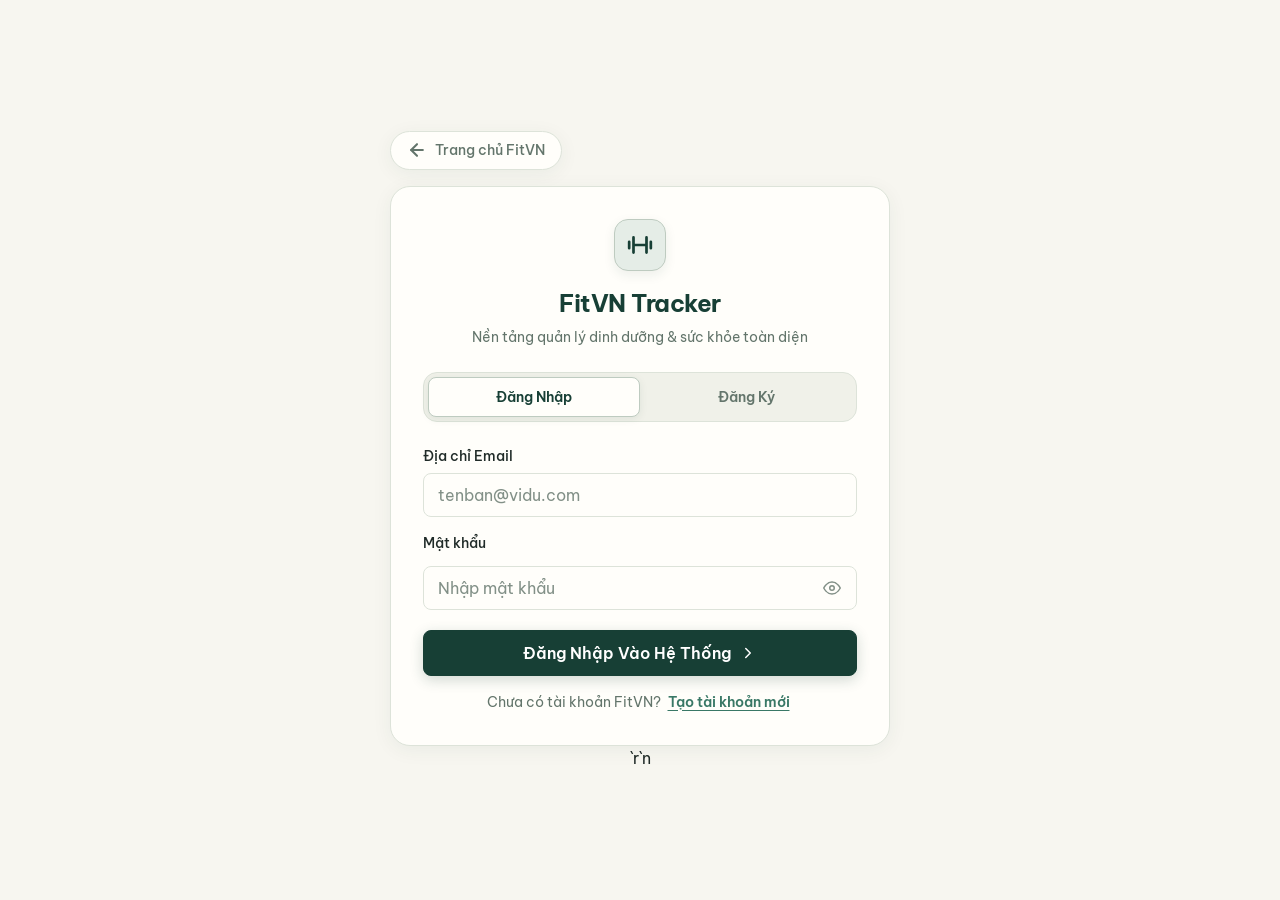
==== Page/auth.html @ c543eb22 "fea: push login/sign up" ====
﻿<!DOCTYPE html>
<html lang="vi">
<head>
  <meta charset="UTF-8">
  <meta name="viewport" content="width=device-width, initial-scale=1.0, maximum-scale=1.0, user-scalable=no">
  <meta name="theme-color" content="#F7F6F0">
  <meta name="description" content="FitVN Tracker - Đăng nhập & Đăng ký tài khoản theo dõi sức khỏe và thể hình">
  <title>Tài Khoản - FitVN Tracker</title>

  <!-- Google Font Inter -->
  <link rel="preconnect" href="https://fonts.googleapis.com">
  <link rel="preconnect" href="https://fonts.gstatic.com" crossorigin>
  <link href="https://fonts.googleapis.com/css2?family=Be+Vietnam+Pro:wght@400;500;600;700&display=swap" rel="stylesheet">

  <!-- Core CSS (No external frameworks) -->
  <link rel="stylesheet" href="../css/variables.css">
  <link rel="stylesheet" href="../css/glass.css">
  <link rel="stylesheet" href="../css/style.css">
</head>
<body class="auth-page">



  <main class="auth-main-container">
    <!-- Back to home button -->
    <div class="auth-top-bar">
      <a href="../index.html" class="auth-back-link" title="Về trang chủ">
        <svg width="20" height="20" viewBox="0 0 24 24" fill="none" stroke="currentColor" stroke-width="2.5" stroke-linecap="round" stroke-linejoin="round">
          <line x1="19" y1="12" x2="5" y2="12"></line>
          <polyline points="12 19 5 12 12 5"></polyline>
        </svg>
        <span>Trang chủ FitVN</span>
      </a>
    </div>

    <!-- Auth Card -->
    <div class="auth-card ">
      <!-- Brand Header -->
      <div class="auth-header">
        <div class="brand-icon auth-brand-icon">
          <svg width="26" height="26" viewBox="0 0 24 24" fill="none" stroke="currentColor" stroke-width="2.5" stroke-linecap="round" stroke-linejoin="round">
            <path d="M6 5v14M18 5v14M2 9v6M22 9v6M6 12h12"/>
          </svg>
        </div>
        <h1 class="auth-title">FitVN Tracker</h1>
        <p class="auth-subtitle">Nền tảng quản lý dinh dưỡng & sức khỏe toàn diện</p>
      </div>

      <!-- Segmented Switcher / Tabs -->
      <div class="auth-tabs" role="tablist" aria-label="Chuyển đổi đăng nhập hoặc đăng ký">
        <button type="button" class="auth-tab-btn active" id="tab-btn-login" role="tab" aria-selected="true" aria-controls="pane-login">
          Đăng Nhập
        </button>
        <button type="button" class="auth-tab-btn" id="tab-btn-signup" role="tab" aria-selected="false" aria-controls="pane-signup">
          Đăng Ký
        </button>
      </div>

      <!-- Alert Box for global feedback -->
      <div id="auth-alert-box" class="auth-alert hidden" role="alert"></div>

      <!-- FORM 1: LOGIN -->
      <section class="auth-form-pane active" id="pane-login" role="tabpanel" aria-labelledby="tab-btn-login">
        <form id="form-login" novalidate>
          <div class="auth-field-group">
            <label for="login-email" class="auth-label">Địa chỉ Email</label>
            <div class="auth-input-wrapper">
              <input type="email" id="login-email" class="glass-input auth-input" placeholder="tenban@vidu.com" autocomplete="email" required>
            </div>
            <span class="auth-error-msg" id="err-login-email"></span>
          </div>

          <div class="auth-field-group">
            <div class="auth-label-row">
              <label for="login-password" class="auth-label">Mật khẩu</label>
            </div>
            <div class="auth-input-wrapper">
              <input type="password" id="login-password" class="glass-input auth-input" placeholder="Nhập mật khẩu" autocomplete="current-password" required>
              <button type="button" class="auth-pwd-toggle" data-target="login-password" aria-label="Ẩn hoặc hiện mật khẩu">
                <svg width="18" height="18" viewBox="0 0 24 24" fill="none" stroke="currentColor" stroke-width="2" stroke-linecap="round" stroke-linejoin="round"><path d="M1 12s4-8 11-8 11 8 11 8-4 8-11 8-11-8-11-8z"/><circle cx="12" cy="12" r="3"/></svg>
              </button>
            </div>
            <span class="auth-error-msg" id="err-login-password"></span>
          </div>

          <button type="submit" class="auth-submit-btn" id="btn-submit-login">
            <span>Đăng Nhập Vào Hệ Thống</span>
            <svg width="18" height="18" viewBox="0 0 24 24" fill="none" stroke="currentColor" stroke-width="2" stroke-linecap="round" stroke-linejoin="round">
              <polyline points="9 18 15 12 9 6"></polyline>
            </svg>
          </button>

          <p class="auth-switch-text">
            Chưa có tài khoản FitVN? 
            <button type="button" class="auth-link-btn" id="link-to-signup">Tạo tài khoản mới</button>
          </p>
        </form>
      </section>

      <!-- FORM 2: SIGN UP -->
      <section class="auth-form-pane" id="pane-signup" role="tabpanel" aria-labelledby="tab-btn-signup">
        <form id="form-signup" novalidate>
          
          <!-- Nhóm 1: Thông tin tài khoản -->
          <div class="auth-section-divider">
            <span>1. Tài Khoản & Bảo Mật</span>
          </div>

          <div class="auth-field-group">
            <label for="signup-name" class="auth-label">Họ và tên <span class="required-star">*</span></label>
            <div class="auth-input-wrapper">
              <input type="text" id="signup-name" class="glass-input auth-input" placeholder="Ví dụ: Nguyễn Văn An" autocomplete="name" required>
            </div>
            <span class="auth-error-msg" id="err-signup-name"></span>
          </div>

          <div class="auth-field-group">
            <label for="signup-email" class="auth-label">Địa chỉ Email <span class="required-star">*</span></label>
            <div class="auth-input-wrapper">
              <input type="email" id="signup-email" class="glass-input auth-input" placeholder="tenban@vidu.com" autocomplete="email" required>
            </div>
            <span class="auth-error-msg" id="err-signup-email"></span>
          </div>

          <div class="auth-row-2col">
            <div class="auth-field-group">
              <label for="signup-password" class="auth-label">Mật khẩu <span class="required-star">*</span></label>
              <div class="auth-input-wrapper">
                <input type="password" id="signup-password" class="glass-input auth-input" placeholder="Tối thiểu 6 ký tự" autocomplete="new-password" required>
                <button type="button" class="auth-pwd-toggle" data-target="signup-password" aria-label="Ẩn hoặc hiện mật khẩu">
                  <svg width="18" height="18" viewBox="0 0 24 24" fill="none" stroke="currentColor" stroke-width="2" stroke-linecap="round" stroke-linejoin="round"><path d="M1 12s4-8 11-8 11 8 11 8-4 8-11 8-11-8-11-8z"/><circle cx="12" cy="12" r="3"/></svg>
                </button>
              </div>
              <span class="auth-error-msg" id="err-signup-password"></span>
            </div>

            <div class="auth-field-group">
              <label for="signup-confirm-password" class="auth-label">Xác nhận mật khẩu <span class="required-star">*</span></label>
              <div class="auth-input-wrapper">
                <input type="password" id="signup-confirm-password" class="glass-input auth-input" placeholder="Nhập lại mật khẩu" autocomplete="new-password" required>
                <button type="button" class="auth-pwd-toggle" data-target="signup-confirm-password" aria-label="Ẩn hoặc hiện mật khẩu">
                  <svg width="18" height="18" viewBox="0 0 24 24" fill="none" stroke="currentColor" stroke-width="2" stroke-linecap="round" stroke-linejoin="round"><path d="M1 12s4-8 11-8 11 8 11 8-4 8-11 8-11-8-11-8z"/><circle cx="12" cy="12" r="3"/></svg>
                </button>
              </div>
              <span class="auth-error-msg" id="err-signup-confirm-password"></span>
            </div>
          </div>

          <!-- Nhóm 2: Chỉ số sức khỏe ban đầu -->
          <div class="auth-section-divider">
            <span>2. Chỉ Số Thể Chất & Mục Tiêu</span>
          </div>

          <div class="auth-row-2col">
            <div class="auth-field-group">
              <label for="signup-gender" class="auth-label">Giới tính</label>
              <select id="signup-gender" class="glass-input auth-input auth-select">
                <option value="male">Nam</option>
                <option value="female">Nữ</option>
                <option value="other">Khác</option>
              </select>
            </div>

            <div class="auth-field-group">
              <label for="signup-age" class="auth-label">Tuổi <span class="required-star">*</span></label>
              <div class="auth-input-wrapper">
                <input type="number" id="signup-age" class="glass-input auth-input" placeholder="Ví dụ: 24" min="12" max="100" required>
              </div>
              <span class="auth-error-msg" id="err-signup-age"></span>
            </div>
          </div>

          <div class="auth-row-2col">
            <div class="auth-field-group">
              <label for="signup-height" class="auth-label">Chiều cao (cm) <span class="required-star">*</span></label>
              <div class="auth-input-wrapper">
                <input type="number" id="signup-height" class="glass-input auth-input" placeholder="Ví dụ: 175" min="100" max="250" required>
              </div>
              <span class="auth-error-msg" id="err-signup-height"></span>
            </div>

            <div class="auth-field-group">
              <label for="signup-weight" class="auth-label">Cân nặng (kg) <span class="required-star">*</span></label>
              <div class="auth-input-wrapper">
                <input type="number" step="0.1" id="signup-weight" class="glass-input auth-input" placeholder="Ví dụ: 68.5" min="30" max="250" required>
              </div>
              <span class="auth-error-msg" id="err-signup-weight"></span>
            </div>
          </div>

          <div class="auth-field-group">
            <label for="signup-goal" class="auth-label">Mục tiêu sức khỏe</label>
            <select id="signup-goal" class="glass-input auth-input auth-select">
              <option value="lean_bulk">Tăng cơ / Tăng cân lành mạnh (Lean Bulk)</option>
              <option value="cut">Giảm mỡ / Giảm cân (Cutting)</option>
              <option value="maintain" selected>Duy trì cân nặng & Tăng cường thể lực</option>
            </select>
          </div>

          <button type="submit" class="auth-submit-btn" id="btn-submit-signup">
            <span>Đăng Ký & Khởi Tạo Hồ Sơ</span>
            <svg width="18" height="18" viewBox="0 0 24 24" fill="none" stroke="currentColor" stroke-width="2" stroke-linecap="round" stroke-linejoin="round">
              <polyline points="9 18 15 12 9 6"></polyline>
            </svg>
          </button>

          <p class="auth-switch-text">
            Đã có tài khoản? 
            <button type="button" class="auth-link-btn" id="link-to-login">Đăng nhập ngay</button>
          </p>
        </form>
      </section>

    </div>
  </main>

  <!-- Notification Toast Container -->
  <div id="toast-container" class="toast-container"></div>

  <!-- Scripts -->
  <script src="../js/storage.js"></script>
  <script src="../js/calculator.js"></script>
  <script src="../js/auth.js"></script>`r`n  <script src="../js/app.js"></script>
</body>
</html>
---- css/variables.css ----
﻿/* ==========================================================================
   FitVN Tracker - Design Tokens & CSS Variables
   Dark Mode & Glassmorphism Fitness Theme
   ========================================================================== */

:root {
  /* --------------------------------------------------------------------------
     Jade & Porcelain Design Tokens (RULE.md Section 3)
     -------------------------------------------------------------------------- */
  /* Brand */
  --color-primary: #173F35;
  --color-primary-hover: #245747;
  --color-primary-soft: #E5EDE7;
  --color-primary-contrast: #FFFFFF;

  /* Accent — Signature Citron */
  --color-accent: #D2F36B;
  --color-accent-hover: #C1E451;
  --color-accent-soft: #EEF8CD;
  --color-accent-text: #26351D;

  /* Background */
  --color-bg: #F7F6F0;
  --color-surface: #FFFEFA;
  --color-surface-raised: #F0F1E9;
  --color-glass: rgba(255, 254, 250, 0.78);

  /* Text */
  --color-text: #202B28;
  --color-text-secondary: #63756B;
  --color-text-muted: #829087;
  --color-text-inverse: #F7F6F0;

  /* Borders */
  --color-border: #DDE3D9;
  --color-border-strong: #BECBC0;
  --color-border-focus: #397866;

  /* Supporting Brand Colors */
  --color-jade: #173F35;
  --color-sage: #397866;
  --color-citron: #D2F36B;
  --color-porcelain: #F7F6F0;
  --color-ink: #202B28;
  --color-clay: #C47D60;

  /* Status */
  --color-success: #287653;
  --color-success-bg: #E5F2E9;

  --color-warning: #946414;
  --color-warning-bg: #FBF0D5;

  --color-danger: #B83E42;
  --color-danger-bg: #FBE9E7;

  --color-info: #326B82;
  --color-info-bg: #E5F0F4;

  /* BMI Display */
  --color-bmi-underweight: #326B82;
  --color-bmi-normal: #287653;
  --color-bmi-overweight: #946414;
  --color-bmi-obesity: #B83E42;

  /* Nutrition */
  --color-protein: #397866;
  --color-carbs: #D5A64B;
  --color-fat: #C47D60;
  --color-water: #528BA0;
  --color-calories: #173F35;

  /* Charts */
  --color-chart-1: #397866;
  --color-chart-2: #C47D60;
  --color-chart-3: #8B83A8;
  --color-chart-4: #D5A64B;
  --color-chart-5: #528BA0;
  --color-chart-grid: #DDE3D9;
  --color-chart-label: #63756B;

  /* Typography — Vietnamese Support */
  --font-family: "Be Vietnam Pro", "Noto Sans", "Segoe UI", Arial, sans-serif;
  /* Color Palette - Dark Obsidian & Gym Neon Accents */
  --bg-primary: #07090e;
  --bg-secondary: #0d121d;
  --bg-tertiary: #141b2d;
  
  /* Brand Accent Colors */
  --accent-cyan: #00f0ff;
  --accent-cyan-rgb: 0, 240, 255;
  --accent-emerald: #10b981;
  --accent-emerald-rgb: 16, 185, 129;
  --accent-flame: #ff4757;
  --accent-flame-rgb: 255, 71, 87;
  --accent-purple: #8b5cf6;
  --accent-purple-rgb: 139, 92, 246;
  --accent-amber: #f59e0b;
  --accent-amber-rgb: 245, 158, 11;

  /* Text & Typography */
  --text-primary: #f8fafc;
  --text-secondary: #94a3b8;
  --text-muted: #64748b;
  --text-inverse: #07090e;

  /* Glassmorphism System */
  --glass-bg: rgba(15, 23, 42, 0.65);
  --glass-bg-subtle: rgba(15, 23, 42, 0.45);
  --glass-bg-hover: rgba(30, 41, 59, 0.75);
  --glass-bg-active: rgba(0, 240, 255, 0.12);
  --glass-border: rgba(255, 255, 255, 0.08);
  --glass-border-hover: rgba(255, 255, 255, 0.18);
  --glass-border-active: rgba(0, 240, 255, 0.4);
  --glass-shadow: 0 8px 32px 0 rgba(0, 0, 0, 0.37);
  --glass-shadow-lg: 0 16px 40px 0 rgba(0, 0, 0, 0.55);
  --glass-blur: blur(16px);
  --glass-blur-lg: blur(24px);

  /* Elevation Glow */
  --glow-cyan: 0 0 20px rgba(0, 240, 255, 0.25);
  --glow-emerald: 0 0 20px rgba(16, 185, 129, 0.25);
  --glow-flame: 0 0 20px rgba(255, 71, 87, 0.25);

  /* Spacing Scale */
  --spacing-xs: 0.25rem; /* 4px */
  --spacing-sm: 0.5rem;  /* 8px */
  --spacing-md: 1rem;    /* 16px */
  --spacing-lg: 1.5rem;  /* 24px */
  --spacing-xl: 2rem;    /* 32px */
  --spacing-2xl: 3rem;   /* 48px */

  /* Border Radii */
  --radius-sm: 8px;
  --radius-md: 14px;
  --radius-lg: 20px;
  --radius-full: 9999px;

  /* Typography */
  --font-sans: system-ui, -apple-system, BlinkMacSystemFont, 'Segoe UI', Roboto, Helvetica, Arial, sans-serif;
  --font-mono: ui-monospace, SFMono-Regular, Menlo, Monaco, Consolas, monospace;

  /* Transitions */
  --transition-fast: 0.18s ease;
  --transition-normal: 0.28s cubic-bezier(0.4, 0, 0.2, 1);
  --transition-spring: 0.4s cubic-bezier(0.175, 0.885, 0.32, 1.275);

  /* Layout Constants */
  --bottom-nav-height: 68px;
  --sidebar-width: 270px;
  --header-height: 70px;
}
---- css/glass.css ----
/* ==========================================================================
   FitVN Tracker - Glassmorphism UI Effects
   Backdrop Blur, Translucent Panels & Neon Glow
   ========================================================================== */

/* Glass Card Surfaces */
.glass-card {
  background: var(--glass-bg);
  backdrop-filter: var(--glass-blur);
  -webkit-backdrop-filter: var(--glass-blur);
  border: 1px solid var(--glass-border);
  border-radius: var(--radius-lg);
  box-shadow: var(--glass-shadow);
  transition: transform var(--transition-normal), border-color var(--transition-normal), box-shadow var(--transition-normal);
  position: relative;
  overflow: hidden;
}

.glass-card:hover {
  border-color: var(--glass-border-hover);
}

.glass-card-interactive:hover {
  transform: translateY(-2px);
  border-color: var(--glass-border-active);
  box-shadow: var(--glass-shadow-lg), var(--glow-cyan);
}

/* Subtle Glass Surface for Sub-components */
.glass-subtle {
  background: var(--glass-bg-subtle);
  backdrop-filter: blur(10px);
  -webkit-backdrop-filter: blur(10px);
  border: 1px solid var(--glass-border);
  border-radius: var(--radius-md);
}

/* Glass Navigation Bar */
.glass-nav {
  background: rgba(13, 18, 29, 0.78);
  backdrop-filter: var(--glass-blur-lg);
  -webkit-backdrop-filter: var(--glass-blur-lg);
  border-top: 1px solid var(--glass-border);
  box-shadow: 0 -4px 24px rgba(0, 0, 0, 0.4);
}

/* Glass Header */
.glass-header {
  background: rgba(7, 9, 14, 0.7);
  backdrop-filter: var(--glass-blur);
  -webkit-backdrop-filter: var(--glass-blur);
  border-bottom: 1px solid var(--glass-border);
}

/* Glass Buttons */
.glass-btn {
  display: inline-flex;
  align-items: center;
  justify-content: center;
  gap: var(--spacing-sm);
  padding: 0.65rem 1.25rem;
  background: rgba(255, 255, 255, 0.05);
  backdrop-filter: blur(8px);
  -webkit-backdrop-filter: blur(8px);
  border: 1px solid var(--glass-border);
  border-radius: var(--radius-md);
  color: var(--text-primary);
  font-size: 0.9rem;
  font-weight: 600;
  cursor: pointer;
  transition: all var(--transition-normal);
  text-decoration: none;
  user-select: none;
}

.glass-btn:hover {
  background: rgba(255, 255, 255, 0.1);
  border-color: var(--glass-border-hover);
  transform: translateY(-1px);
}

.glass-btn:active {
  transform: translateY(0);
}

.glass-btn-primary {
  background: linear-gradient(135deg, rgba(0, 240, 255, 0.25) 0%, rgba(16, 185, 129, 0.25) 100%);
  border-color: rgba(0, 240, 255, 0.4);
  color: var(--text-primary);
  box-shadow: 0 4px 15px rgba(0, 240, 255, 0.15);
}

.glass-btn-primary:hover {
  background: linear-gradient(135deg, rgba(0, 240, 255, 0.4) 0%, rgba(16, 185, 129, 0.4) 100%);
  border-color: var(--accent-cyan);
  box-shadow: var(--glow-cyan);
}

/* Glass Badge / Pill */
.glass-badge {
  display: inline-flex;
  align-items: center;
  gap: 0.35rem;
  padding: 0.25rem 0.65rem;
  font-size: 0.75rem;
  font-weight: 600;
  letter-spacing: 0.03em;
  border-radius: var(--radius-full);
  background: rgba(255, 255, 255, 0.06);
  border: 1px solid var(--glass-border);
}

.glass-badge-cyan {
  background: rgba(0, 240, 255, 0.12);
  border-color: rgba(0, 240, 255, 0.3);
  color: var(--accent-cyan);
}

.glass-badge-emerald {
  background: rgba(16, 185, 129, 0.12);
  border-color: rgba(16, 185, 129, 0.3);
  color: var(--accent-emerald);
}

.glass-badge-flame {
  background: rgba(255, 71, 87, 0.12);
  border-color: rgba(255, 71, 87, 0.3);
  color: var(--accent-flame);
}

/* Glass Form Inputs */
.glass-input {
  width: 100%;
  padding: 0.75rem 1rem;
  background: rgba(15, 23, 42, 0.5);
  border: 1px solid var(--glass-border);
  border-radius: var(--radius-md);
  color: var(--text-primary);
  font-family: inherit;
  font-size: 0.95rem;
  outline: none;
  transition: all var(--transition-normal);
}

.glass-input:focus {
  border-color: var(--accent-cyan);
  background: rgba(15, 23, 42, 0.75);
  box-shadow: 0 0 0 3px rgba(0, 240, 255, 0.15);
}

.glass-input::placeholder {
  color: var(--text-muted);
}

/* Background Ambient Glow Blobs */
.ambient-glow-container {
  position: fixed;
  inset: 0;
  pointer-events: none;
  z-index: 0;
  overflow: hidden;
}

.ambient-blob {
  position: absolute;
  border-radius: 50%;
  filter: blur(90px);
  opacity: 0.22;
  will-change: transform;
}

.blob-cyan {
  width: 320px;
  height: 320px;
  background: radial-gradient(circle, var(--accent-cyan) 0%, transparent 70%);
  top: -80px;
  right: -80px;
}

.blob-purple {
  width: 380px;
  height: 380px;
  background: radial-gradient(circle, var(--accent-purple) 0%, transparent 70%);
  bottom: 10%;
  left: -120px;
}

.blob-emerald {
  width: 280px;
  height: 280px;
  background: radial-gradient(circle, var(--accent-emerald) 0%, transparent 70%);
  top: 45%;
  right: -60px;
}
---- css/style.css ----
﻿/* ==========================================================================
   FitVN Tracker - Main Application Stylesheet
   Mobile-First Architecture & Responsive Navigation (Option C)
   ========================================================================== */

/* --------------------------------------------------------------------------
   1. CSS Reset & Base Setup
   -------------------------------------------------------------------------- */
*, *::before, *::after {
  box-sizing: border-box;
  margin: 0;
  padding: 0;
}

html {
  font-family: var(--font-sans);
  background-color: var(--bg-primary);
  color: var(--text-primary);
  -webkit-font-smoothing: antialiased;
  -moz-osx-font-smoothing: grayscale;
  scroll-behavior: smooth;
  color-scheme: dark;
}

body {
  min-height: 100vh;
  position: relative;
  overflow-x: hidden;
  line-height: 1.5;
}

/* --------------------------------------------------------------------------
   2. App Layout Container
   -------------------------------------------------------------------------- */
#app-layout {
  display: flex;
  flex-direction: column;
  min-height: 100vh;
  position: relative;
  z-index: 1;
}

/* --------------------------------------------------------------------------
   3. Header Styles
   -------------------------------------------------------------------------- */
.app-header {
  position: sticky;
  top: 0;
  z-index: 100;
  height: var(--header-height);
  padding: 0 var(--spacing-md);
  display: flex;
  align-items: center;
  justify-content: space-between;
}

.header-left {
  display: flex;
  align-items: center;
  gap: var(--spacing-sm);
}

.brand-icon {
  width: 38px;
  height: 38px;
  border-radius: var(--radius-md);
  background: linear-gradient(135deg, var(--accent-cyan), var(--accent-purple));
  display: flex;
  align-items: center;
  justify-content: center;
  color: #fff;
  box-shadow: var(--glow-cyan);
}

.brand-title {
  font-size: 1.15rem;
  font-weight: 800;
  letter-spacing: -0.02em;
  background: linear-gradient(90deg, #fff 0%, var(--accent-cyan) 100%);
  -webkit-background-clip: text;
  -webkit-text-fill-color: transparent;
}

.header-center {
  display: flex;
  flex-direction: column;
  align-items: center;
}

.header-tab-title {
  font-size: 1rem;
  font-weight: 700;
  color: var(--text-primary);
}

.header-date-badge {
  font-size: 0.72rem;
  color: var(--text-secondary);
}

.header-right {
  display: flex;
  align-items: center;
  gap: var(--spacing-sm);
}

.avatar-pill {
  width: 36px;
  height: 36px;
  border-radius: var(--radius-full);
  border: 2px solid var(--accent-cyan);
  background: rgba(255, 255, 255, 0.08);
  display: flex;
  align-items: center;
  justify-content: center;
  font-size: 0.8rem;
  font-weight: 700;
  color: var(--accent-cyan);
}

/* --------------------------------------------------------------------------
   4. Main Content Area
   -------------------------------------------------------------------------- */
.main-viewport {
  flex: 1;
  padding: var(--spacing-md);
  padding-bottom: calc(var(--bottom-nav-height) + var(--spacing-xl));
  max-width: 1200px;
  width: 100%;
  margin: 0 auto;
}

/* Tab Panels Visibility & Transitions */
.tab-content {
  display: none;
  opacity: 0;
  transform: translateY(8px);
  transition: opacity var(--transition-normal), transform var(--transition-normal);
}

.tab-content.active {
  display: block;
  opacity: 1;
  transform: translateY(0);
  animation: tabFadeIn 0.3s ease forwards;
}

@keyframes tabFadeIn {
  from {
    opacity: 0;
    transform: translateY(8px);
  }
  to {
    opacity: 1;
    transform: translateY(0);
  }
}

/* --------------------------------------------------------------------------
   5. Navigation Bar - Mobile First (Option C: Bottom Tab Bar on Mobile)
   -------------------------------------------------------------------------- */
.app-navigation {
  position: fixed;
  bottom: 0;
  left: 0;
  right: 0;
  height: var(--bottom-nav-height);
  padding: 0 var(--spacing-md);
  padding-bottom: env(safe-area-inset-bottom, 0);
  z-index: 1000;
  display: flex;
  align-items: center;
  justify-content: space-around;
}

.nav-brand-desktop {
  display: none; /* Hidden on mobile */
}

.nav-list {
  display: flex;
  align-items: center;
  justify-content: space-around;
  width: 100%;
  list-style: none;
  margin: 0;
  padding: 0;
}

.nav-item {
  flex: 1;
  display: flex;
  justify-content: center;
}

.nav-link {
  display: flex;
  flex-direction: column;
  align-items: center;
  justify-content: center;
  gap: 3px;
  background: none;
  border: none;
  color: var(--text-muted);
  cursor: pointer;
  padding: 6px 12px;
  border-radius: var(--radius-md);
  transition: all var(--transition-fast);
  text-decoration: none;
  position: relative;
  width: 100%;
  max-width: 80px;
}

.nav-link svg {
  width: 22px;
  height: 22px;
  stroke: currentColor;
  stroke-width: 2;
  transition: transform var(--transition-spring), stroke var(--transition-fast);
}

.nav-label {
  font-size: 0.7rem;
  font-weight: 600;
  letter-spacing: 0.02em;
  transition: color var(--transition-fast);
}

.nav-link:hover {
  color: var(--text-secondary);
}

.nav-link.active {
  color: var(--accent-cyan);
}

.nav-link.active svg {
  transform: scale(1.15) translateY(-2px);
  stroke: var(--accent-cyan);
  filter: drop-shadow(0 0 6px rgba(0, 240, 255, 0.6));
}

.nav-link.active .nav-label {
  color: var(--accent-cyan);
  font-weight: 700;
}

/* Active Indicator dot on mobile */
.nav-link.active::after {
  content: '';
  position: absolute;
  bottom: 2px;
  width: 4px;
  height: 4px;
  background-color: var(--accent-cyan);
  border-radius: var(--radius-full);
  box-shadow: var(--glow-cyan);
}

.nav-footer-desktop {
  display: none; /* Hidden on mobile */
}

/* --------------------------------------------------------------------------
   6. UI Card Grids & Generic Components
   -------------------------------------------------------------------------- */
.section-header {
  display: flex;
  align-items: center;
  justify-content: space-between;
  margin-bottom: var(--spacing-md);
}

.section-title {
  font-size: 1.25rem;
  font-weight: 800;
  display: flex;
  align-items: center;
  gap: var(--spacing-sm);
}

.grid-cards {
  display: grid;
  grid-template-columns: 1fr;
  gap: var(--spacing-md);
}

.stat-card {
  padding: var(--spacing-lg);
  display: flex;
  flex-direction: column;
  gap: var(--spacing-sm);
}

.stat-header {
  display: flex;
  align-items: center;
  justify-content: space-between;
  color: var(--text-secondary);
  font-size: 0.85rem;
  font-weight: 600;
}

.stat-value {
  font-size: 1.85rem;
  font-weight: 800;
  color: var(--text-primary);
  line-height: 1.1;
}

.stat-unit {
  font-size: 0.9rem;
  font-weight: 500;
  color: var(--text-muted);
  margin-left: 4px;
}

/* Macro progress bar */
.macro-bars {
  display: flex;
  flex-direction: column;
  gap: var(--spacing-sm);
  margin-top: var(--spacing-sm);
}

.macro-bar-item {
  display: flex;
  flex-direction: column;
  gap: 4px;
}

.macro-meta {
  display: flex;
  justify-content: space-between;
  font-size: 0.78rem;
}

.progress-track {
  width: 100%;
  height: 8px;
  background: rgba(255, 255, 255, 0.08);
  border-radius: var(--radius-full);
  overflow: hidden;
}

.progress-fill {
  height: 100%;
  border-radius: var(--radius-full);
  transition: width 0.6s ease;
}

.fill-carb { background: linear-gradient(90deg, #f59e0b, #fbbf24); }
.fill-protein { background: linear-gradient(90deg, #00f0ff, #38bdf8); }
.fill-fat { background: linear-gradient(90deg, #ff4757, #fb7185); }
.fill-water { background: linear-gradient(90deg, #06b6d4, #3b82f6); }

/* --------------------------------------------------------------------------
   7. Responsive Design (Option C: Tablet & Desktop Sidebar Rail)
   -------------------------------------------------------------------------- */
@media (min-width: 768px) {
  #app-layout {
    flex-direction: row;
  }

  /* Transform Bottom Bar to Sleek Left Sidebar */
  .app-navigation {
    position: sticky;
    top: 0;
    bottom: auto;
    left: auto;
    right: auto;
    width: var(--sidebar-width);
    height: 100vh;
    padding: var(--spacing-lg) var(--spacing-md);
    flex-direction: column;
    justify-content: space-between;
    align-items: stretch;
    border-top: none;
    border-right: 1px solid var(--glass-border);
    box-shadow: 4px 0 24px rgba(0, 0, 0, 0.35);
  }

  .nav-brand-desktop {
    display: flex;
    align-items: center;
    gap: var(--spacing-sm);
    padding: 0 var(--spacing-sm) var(--spacing-lg);
    border-bottom: 1px solid var(--glass-border);
    margin-bottom: var(--spacing-md);
  }

  .nav-brand-desktop .brand-icon {
    width: 42px;
    height: 42px;
  }

  .nav-brand-desktop .brand-text {
    display: flex;
    flex-direction: column;
  }

  .brand-sub {
    font-size: 0.72rem;
    color: var(--text-muted);
    font-weight: 500;
  }

  .nav-list {
    flex-direction: column;
    align-items: stretch;
    gap: var(--spacing-xs);
    flex: 1;
  }

  .nav-item {
    justify-content: stretch;
  }

  .nav-link {
    flex-direction: row;
    justify-content: flex-start;
    gap: var(--spacing-md);
    max-width: 100%;
    padding: 1rem 1.15rem;
    border-radius: 14px;
    border: 1.5px solid transparent;
  }

  .nav-link svg {
    width: 22px;
    height: 22px;
  }

  .nav-label {
    font-size: 0.95rem;
    font-weight: 600;
  }

  .nav-link.active {
    background: rgba(0, 240, 255, 0.08);
    border: 1.5px solid var(--accent-cyan);
    box-shadow: 0 0 16px rgba(0, 240, 255, 0.15), inset 0 0 12px rgba(0, 240, 255, 0.05);
    color: var(--accent-cyan);
  }

  .nav-link.active .nav-label {
    font-weight: 700;
    color: var(--accent-cyan);
  }

  .nav-link.active::after {
    display: none;
  }

  .nav-footer-desktop {
    display: flex;
    align-items: center;
    gap: var(--spacing-sm);
    padding-top: var(--spacing-md);
    border-top: 1px solid var(--glass-border);
  }

  .user-info-snippet {
    display: flex;
    flex-direction: column;
  }

  .user-name {
    font-size: 0.88rem;
    font-weight: 700;
    color: var(--text-primary);
  }

  .user-goal-tag {
    font-size: 0.72rem;
    color: var(--accent-cyan);
  }

  /* Content Area adjustments */
  .content-wrapper {
    flex: 1;
    display: flex;
    flex-direction: column;
    min-width: 0;
  }

  .main-viewport {
    padding: var(--spacing-xl);
    padding-bottom: var(--spacing-2xl);
  }

  .grid-cards {
    grid-template-columns: repeat(2, 1fr);
  }

  .header-left .brand-title,
  .header-left .brand-icon {
    display: none; /* Already in sidebar */
  }
}

@media (min-width: 1024px) {
  .grid-cards {
    grid-template-columns: repeat(3, 1fr);
  }
  
  .grid-cards-4 {
    grid-template-columns: repeat(4, 1fr);
  }
}

/* --------------------------------------------------------------------------
   8. Modal UI - Quick Add Food & Barcode Scanner
   -------------------------------------------------------------------------- */
.glass-modal-backdrop {
  position: fixed;
  inset: 0;
  background: rgba(4, 6, 12, 0.75);
  backdrop-filter: blur(12px);
  -webkit-backdrop-filter: blur(12px);
  z-index: 2000;
  display: flex;
  align-items: center;
  justify-content: center;
  padding: var(--spacing-md);
  opacity: 0;
  pointer-events: none;
  transition: opacity var(--transition-normal);
}

.glass-modal-backdrop.active {
  opacity: 1;
  pointer-events: auto;
}

.glass-modal-container {
  width: 100%;
  max-width: 600px;
  max-height: 88vh;
  display: flex;
  flex-direction: column;
  background: rgba(13, 18, 30, 0.88);
  backdrop-filter: blur(28px);
  -webkit-backdrop-filter: blur(28px);
  border: 1px solid var(--glass-border-highlight);
  border-radius: var(--radius-lg);
  box-shadow: 0 25px 60px rgba(0, 0, 0, 0.6), 0 0 30px rgba(0, 240, 255, 0.15);
  transform: translateY(20px) scale(0.97);
  transition: transform var(--transition-spring), opacity var(--transition-normal);
  overflow: hidden;
}

.glass-modal-backdrop.active .glass-modal-container {
  transform: translateY(0) scale(1);
}

.modal-header {
  padding: var(--spacing-md) var(--spacing-lg);
  display: flex;
  align-items: center;
  justify-content: space-between;
  border-bottom: 1px solid var(--glass-border);
}

.modal-title-group {
  display: flex;
  flex-direction: column;
  gap: 2px;
}

.modal-title {
  font-size: 1.15rem;
  font-weight: 800;
  color: var(--text-primary);
  display: flex;
  align-items: center;
  gap: 8px;
}

.modal-subtitle {
  font-size: 0.78rem;
  color: var(--accent-cyan);
}

.btn-close-modal {
  width: 34px;
  height: 34px;
  display: flex;
  align-items: center;
  justify-content: center;
  background: rgba(255, 255, 255, 0.06);
  border: 1px solid var(--glass-border);
  border-radius: var(--radius-full);
  color: var(--text-secondary);
  cursor: pointer;
  transition: all var(--transition-fast);
}

.btn-close-modal:hover {
  background: rgba(255, 71, 87, 0.2);
  color: var(--accent-flame);
  border-color: var(--accent-flame);
}

/* Modal Sub Navigation Tabs */
.modal-nav-tabs {
  display: flex;
  background: rgba(0, 0, 0, 0.25);
  border-bottom: 1px solid var(--glass-border);
  padding: 0 var(--spacing-md);
}

.modal-tab-btn {
  flex: 1;
  padding: 0.75rem var(--spacing-sm);
  background: none;
  border: none;
  border-bottom: 2px solid transparent;
  color: var(--text-muted);
  font-weight: 600;
  font-size: 0.88rem;
  cursor: pointer;
  transition: all var(--transition-fast);
  display: flex;
  align-items: center;
  justify-content: center;
  gap: 6px;
}

.modal-tab-btn:hover {
  color: var(--text-primary);
}

.modal-tab-btn.active {
  color: var(--accent-cyan);
  border-bottom-color: var(--accent-cyan);
}

.modal-body {
  flex: 1;
  overflow-y: auto;
  padding: var(--spacing-md) var(--spacing-lg);
  display: flex;
  flex-direction: column;
  gap: var(--spacing-md);
}

/* Search Box */
.food-search-wrapper {
  position: relative;
  display: flex;
  align-items: center;
  flex-shrink: 0;
}

.food-search-icon {
  position: absolute;
  left: 14px;
  width: 18px;
  height: 18px;
  stroke: var(--text-muted);
  pointer-events: none;
}

.food-search-input {
  width: 100%;
  padding: 0.75rem 1rem 0.75rem 2.6rem;
  background: rgba(15, 23, 42, 0.6);
  border: 1px solid var(--glass-border);
  border-radius: var(--radius-md);
  color: var(--text-primary);
  font-size: 0.92rem;
  outline: none;
  transition: all var(--transition-normal);
}

.food-search-input:focus {
  border-color: var(--accent-cyan);
  box-shadow: 0 0 0 3px rgba(0, 240, 255, 0.15);
}

/* Chips Filter */
.chips-container {
  display: flex;
  gap: 10px;
  overflow-x: auto;
  overflow-y: hidden;
  padding: 8px 4px 12px 4px;
  margin-top: 10px;    /* Đẩy cả thanh danh mục xuống dưới ô tìm kiếm */
  margin-bottom: 12px; /* Đẩy danh sách món ăn xuống dưới thanh danh mục */
  flex-shrink: 0;      /* Ngăn chặn Flexbox đè nén chiều cao của thanh danh mục */
  min-height: 58px;    /* Đảm bảo đủ không gian cho toàn bộ khung nút và hiệu ứng viền */
  box-sizing: border-box;
  scrollbar-width: none; /* Firefox */
  -ms-overflow-style: none; /* IE / Edge */
  -webkit-overflow-scrolling: touch; /* Smooth inertia scroll on iOS */
}

.chips-container::-webkit-scrollbar {
  display: none; /* Chrome, Safari, Edge, Opera */
}

.chip-btn {
  display: inline-flex;
  align-items: center;
  justify-content: center;
  min-height: 38px;
  padding: 0 16px;
  background: rgba(255, 255, 255, 0.05);
  border: 1.5px solid var(--glass-border);
  border-radius: var(--radius-full);
  color: var(--text-secondary);
  font-size: 0.85rem;
  font-weight: 600;
  line-height: 1;
  white-space: nowrap;
  flex-shrink: 0;
  cursor: pointer;
  transition: all var(--transition-fast);
  box-sizing: border-box;
}

.chip-btn:hover {
  background: rgba(255, 255, 255, 0.08);
  border-color: var(--glass-border-hover);
  color: var(--text-primary);
}

.chip-btn.active {
  background: rgba(0, 240, 255, 0.12);
  border-color: var(--accent-cyan);
  color: var(--accent-cyan);
  box-shadow: 0 0 12px rgba(0, 240, 255, 0.25);
}

/* Food List Items */
.food-results-list {
  display: flex;
  flex-direction: column;
  gap: var(--spacing-sm);
  max-height: 380px;
  overflow-y: auto;
  flex: 1;
  min-height: 0;
}

.food-item-row {
  display: flex;
  align-items: center;
  justify-content: space-between;
  padding: var(--spacing-md);
  background: rgba(255, 255, 255, 0.03);
  border: 1px solid var(--glass-border);
  border-radius: var(--radius-md);
  transition: all var(--transition-fast);
}

.food-item-row:hover {
  background: rgba(255, 255, 255, 0.06);
  border-color: var(--glass-border-hover);
  transform: translateX(3px);
}

.food-item-info {
  display: flex;
  align-items: center;
  gap: var(--spacing-md);
  flex: 1;
  min-width: 0;
}

.food-icon-circle {
  width: 42px;
  height: 42px;
  border-radius: var(--radius-md);
  background: rgba(255, 255, 255, 0.05);
  border: 1px solid var(--glass-border);
  display: flex;
  align-items: center;
  justify-content: center;
  font-size: 1.35rem;
  flex-shrink: 0;
}

.food-details {
  display: flex;
  flex-direction: column;
  gap: 2px;
  min-width: 0;
}

.food-name {
  font-size: 0.95rem;
  font-weight: 700;
  color: var(--text-primary);
  white-space: nowrap;
  overflow: hidden;
  text-overflow: ellipsis;
}

.food-serving {
  font-size: 0.75rem;
  color: var(--text-muted);
}

.food-macros-line {
  display: flex;
  gap: 8px;
  font-size: 0.72rem;
  margin-top: 2px;
}

.food-actions {
  display: flex;
  align-items: center;
  gap: var(--spacing-sm);
  flex-shrink: 0;
}

.food-calories-badge {
  text-align: right;
}

.food-calories-value {
  font-size: 0.95rem;
  font-weight: 800;
  color: var(--accent-cyan);
}

.food-calories-unit {
  font-size: 0.7rem;
  color: var(--text-muted);
}

.btn-quick-add {
  width: 36px;
  height: 36px;
  border-radius: var(--radius-full);
  background: linear-gradient(135deg, rgba(0, 240, 255, 0.2), rgba(16, 185, 129, 0.2));
  border: 1px solid var(--accent-cyan);
  color: var(--accent-cyan);
  font-size: 1.15rem;
  font-weight: 700;
  display: flex;
  align-items: center;
  justify-content: center;
  cursor: pointer;
  transition: all var(--transition-fast);
  box-shadow: 0 0 10px rgba(0, 240, 255, 0.15);
}

.btn-quick-add:hover {
  background: var(--accent-cyan);
  color: #000;
  transform: scale(1.1);
  box-shadow: var(--glow-cyan);
}

.btn-quick-add:active {
  transform: scale(0.95);
}

/* --------------------------------------------------------------------------
   9. Simulated Barcode Scanner UI
   -------------------------------------------------------------------------- */
.scanner-container {
  display: flex;
  flex-direction: column;
  gap: var(--spacing-md);
}

.scanner-viewfinder {
  position: relative;
  width: 100%;
  height: 180px;
  background: rgba(0, 0, 0, 0.4);
  border: 2px dashed rgba(0, 240, 255, 0.35);
  border-radius: var(--radius-lg);
  display: flex;
  flex-direction: column;
  align-items: center;
  justify-content: center;
  overflow: hidden;
}

.scanner-laser {
  position: absolute;
  top: 0;
  left: 5%;
  right: 5%;
  height: 2px;
  background: #ff4757;
  box-shadow: 0 0 12px #ff4757, 0 0 20px #ff4757;
  animation: laserScan 2s infinite ease-in-out;
}

@keyframes laserScan {
  0% { top: 10%; opacity: 0.3; }
  50% { top: 85%; opacity: 1; }
  100% { top: 10%; opacity: 0.3; }
}

.scanner-hint {
  font-size: 0.82rem;
  color: var(--text-secondary);
  z-index: 2;
  text-align: center;
  max-width: 80%;
}

.barcode-presets-title {
  font-size: 0.8rem;
  font-weight: 700;
  color: var(--text-muted);
  text-transform: uppercase;
  letter-spacing: 0.05em;
}

.barcode-presets-grid {
  display: grid;
  grid-template-columns: repeat(auto-fit, minmax(240px, 1fr));
  gap: 8px;
}

.barcode-preset-card {
  padding: var(--spacing-sm) var(--spacing-md);
  background: rgba(255, 255, 255, 0.03);
  border: 1px solid var(--glass-border);
  border-radius: var(--radius-md);
  cursor: pointer;
  display: flex;
  align-items: center;
  justify-content: space-between;
  transition: all var(--transition-fast);
}

.barcode-preset-card:hover {
  background: rgba(0, 240, 255, 0.08);
  border-color: var(--accent-cyan);
  transform: translateY(-2px);
}

.btn-delete-log {
  background: none;
  border: none;
  color: var(--text-muted);
  cursor: pointer;
  padding: 6px;
  border-radius: var(--radius-full);
  display: flex;
  align-items: center;
  justify-content: center;
  transition: all var(--transition-fast);
}

.btn-delete-log:hover {
  color: var(--accent-flame);
  background: rgba(255, 71, 87, 0.15);
}

/* --------------------------------------------------------------------------
   10. Toast Notification System
   -------------------------------------------------------------------------- */
#toast-container {
  position: fixed;
  bottom: calc(var(--bottom-nav-height) + 16px);
  left: 50%;
  transform: translateX(-50%);
  z-index: 3000;
  display: flex;
  flex-direction: column;
  gap: 8px;
  pointer-events: none;
  width: 90%;
  max-width: 400px;
}

@media (min-width: 768px) {
  #toast-container {
    bottom: 24px;
    right: 24px;
    left: auto;
    transform: none;
  }
}

.toast-item {
  padding: 0.75rem 1rem;
  background: rgba(13, 18, 30, 0.95);
  backdrop-filter: blur(16px);
  -webkit-backdrop-filter: blur(16px);
  border: 1px solid var(--accent-cyan);
  border-radius: var(--radius-md);
  box-shadow: 0 10px 25px rgba(0, 0, 0, 0.5), var(--glow-cyan);
  color: var(--text-primary);
  font-size: 0.88rem;
  font-weight: 600;
  display: flex;
  align-items: center;
  gap: 10px;
  animation: toastIn 0.3s cubic-bezier(0.175, 0.885, 0.32, 1.275) forwards;
}

@keyframes toastIn {
  from {
    opacity: 0;
    transform: translateY(15px) scale(0.9);
  }
  to {
    opacity: 1;
    transform: translateY(0) scale(1);
  }
}

.toast-item.toast-out {
  animation: toastOut 0.3s ease forwards;
}

@keyframes toastOut {
  from {
    opacity: 1;
    transform: translateY(0);
  }
  to {
    opacity: 0;
    transform: translateY(-10px);
  }
}

/* --------------------------------------------------------------------------
   11. Weight Chart, 7-Day Moving Average & Measurements Styles
   -------------------------------------------------------------------------- */
.chart-container-card {
  padding: var(--spacing-lg);
  display: flex;
  flex-direction: column;
  gap: var(--spacing-md);
  position: relative;
}

.chart-header-row {
  display: flex;
  flex-wrap: wrap;
  align-items: center;
  justify-content: space-between;
  gap: var(--spacing-sm);
}

.chart-legend-box {
  display: flex;
  align-items: center;
  gap: 16px;
  font-size: 0.78rem;
}

.legend-item {
  display: flex;
  align-items: center;
  gap: 6px;
  color: var(--text-secondary);
}

.legend-line-raw {
  width: 16px;
  height: 2px;
  border-top: 2px dashed rgba(148, 163, 184, 0.7);
  display: inline-block;
}

.legend-line-ma {
  width: 18px;
  height: 3px;
  background: linear-gradient(90deg, var(--accent-cyan), var(--accent-emerald));
  border-radius: var(--radius-full);
  box-shadow: 0 0 6px rgba(0, 240, 255, 0.8);
  display: inline-block;
}

.chart-viewport {
  position: relative;
  width: 100%;
  height: 280px;
  background: rgba(0, 0, 0, 0.2);
  border-radius: var(--radius-md);
  overflow: hidden;
}

#weight-chart-canvas {
  width: 100%;
  height: 100%;
  display: block;
}

.canvas-tooltip {
  position: absolute;
  display: none;
  pointer-events: none;
  background: rgba(13, 18, 30, 0.94);
  backdrop-filter: blur(14px);
  -webkit-backdrop-filter: blur(14px);
  border: 1px solid var(--accent-cyan);
  border-radius: var(--radius-md);
  padding: 8px 12px;
  box-shadow: 0 8px 24px rgba(0, 0, 0, 0.5), var(--glow-cyan);
  z-index: 100;
  min-width: 160px;
  transition: opacity 0.15s ease;
}

/* Body Composition Split */
.composition-grid {
  display: grid;
  grid-template-columns: repeat(auto-fit, minmax(140px, 1fr));
  gap: var(--spacing-sm);
  margin-top: var(--spacing-sm);
}

.composition-card {
  padding: var(--spacing-sm) var(--spacing-md);
  background: rgba(255, 255, 255, 0.03);
  border: 1px solid var(--glass-border);
  border-radius: var(--radius-md);
  display: flex;
  flex-direction: column;
  gap: 2px;
}

.composition-label {
  font-size: 0.75rem;
  color: var(--text-muted);
}

.composition-val {
  font-size: 1.15rem;
  font-weight: 800;
  color: var(--text-primary);
}

/* Measurements Table / Cards */
.measurements-container {
  display: grid;
  grid-template-columns: repeat(auto-fit, minmax(130px, 1fr));
  gap: var(--spacing-md);
  margin-top: var(--spacing-sm);
}

.measurement-pill {
  padding: var(--spacing-md);
  background: rgba(255, 255, 255, 0.03);
  border: 1px solid var(--glass-border);
  border-radius: var(--radius-md);
  display: flex;
  flex-direction: column;
  gap: 4px;
  transition: all var(--transition-fast);
}

.measurement-pill:hover {
  background: rgba(255, 255, 255, 0.06);
  border-color: var(--glass-border-hover);
  transform: translateY(-2px);
}

.measurement-group-name {
  font-size: 0.78rem;
  font-weight: 600;
  color: var(--text-secondary);
  display: flex;
  align-items: center;
  gap: 6px;
}

.measurement-value-line {
  display: flex;
  align-items: baseline;
  gap: 4px;
}

.measurement-current {
  font-size: 1.35rem;
  font-weight: 800;
  color: var(--text-primary);
}

.measurement-unit {
  font-size: 0.75rem;
  color: var(--text-muted);
}

.measurement-delta {
  font-size: 0.72rem;
  font-weight: 600;
}

.delta-pos { color: var(--accent-emerald); }
.delta-neg { color: var(--accent-flame); }
.delta-neutral { color: var(--text-muted); }

/* --------------------------------------------------------------------------
   12. Circular Calorie Gauge & Interactive Dashboard Widgets
   -------------------------------------------------------------------------- */
.calorie-gauge-container {
  display: flex;
  flex-direction: column;
  align-items: center;
  justify-content: center;
  position: relative;
  padding: var(--spacing-md) 0;
}

.calorie-gauge-wrapper {
  position: relative;
  width: 190px;
  height: 190px;
  display: flex;
  align-items: center;
  justify-content: center;
}

.gauge-svg {
  width: 100%;
  height: 100%;
  transform: rotate(-90deg);
  overflow: visible;
}

.gauge-circle-bg {
  fill: none;
  stroke: rgba(255, 255, 255, 0.07);
  stroke-width: 12;
}

.gauge-circle-progress {
  fill: none;
  stroke-width: 12;
  stroke-linecap: round;
  transition: stroke-dashoffset 0.8s cubic-bezier(0.4, 0, 0.2, 1);
  filter: drop-shadow(0 0 8px rgba(0, 240, 255, 0.5));
}

.gauge-center-content {
  position: absolute;
  inset: 0;
  display: flex;
  flex-direction: column;
  align-items: center;
  justify-content: center;
  text-align: center;
  pointer-events: none;
}

.gauge-cal-num {
  font-size: 1.85rem;
  font-weight: 800;
  color: var(--text-primary);
  line-height: 1;
  letter-spacing: -0.03em;
}

.gauge-cal-unit {
  font-size: 0.72rem;
  color: var(--accent-cyan);
  font-weight: 700;
  text-transform: uppercase;
  letter-spacing: 0.05em;
  margin-top: 3px;
}

.gauge-cal-label {
  font-size: 0.75rem;
  color: var(--text-muted);
  margin-top: 2px;
}

.macro-detail-pill {
  display: flex;
  justify-content: space-between;
  align-items: center;
  font-size: 0.76rem;
  padding: 4px 8px;
  border-radius: var(--radius-sm);
  background: rgba(255, 255, 255, 0.03);
}

.btn-water-action {
  background: rgba(255, 255, 255, 0.05);
  border: 1px solid var(--glass-border);
  color: var(--text-primary);
  border-radius: var(--radius-md);
  padding: 0.45rem 0.65rem;
  font-size: 0.82rem;
  font-weight: 600;
  cursor: pointer;
  display: flex;
  align-items: center;
  justify-content: center;
  gap: 4px;
  transition: all var(--transition-fast);
}

.btn-water-action:hover {
  background: rgba(0, 240, 255, 0.15);
  border-color: var(--accent-cyan);
  color: var(--accent-cyan);
  transform: translateY(-1px);
}

.btn-water-action:active {
  transform: translateY(0);
}

.btn-water-reset {
  color: var(--text-muted);
  font-size: 0.75rem;
}

.btn-water-reset:hover {
  color: var(--accent-flame);
  border-color: var(--accent-flame);
  background: rgba(255, 71, 87, 0.1);
}





/* ==========================================================================
   FITVN TRACKER - AUTHENTICATION & LOGIN / SIGN UP MODULE
   Design System: Jade & Porcelain (Premium Wellness) per RULE.md Section 3
   ========================================================================== */

.auth-page {
  min-height: 100vh;
  display: flex;
  flex-direction: column;
  justify-content: center;
  align-items: center;
  padding: var(--space-4, 16px);
  background-color: var(--color-bg, #F7F6F0);
  color: var(--color-text, #202B28);
  font-family: var(--font-family, "Be Vietnam Pro", sans-serif);
  overflow-x: hidden;
}

.auth-main-container {
  width: 100%;
  max-width: 500px;
  margin: 0 auto;
  position: relative;
  z-index: 10;
}

.auth-top-bar {
  margin-bottom: var(--space-4, 16px);
  display: flex;
  align-items: center;
}

.auth-back-link {
  display: inline-flex;
  align-items: center;
  gap: 8px;
  color: var(--color-text-secondary, #63756B);
  font-size: var(--font-size-sm, 0.875rem);
  font-weight: var(--font-weight-medium, 500);
  text-decoration: none;
  padding: 8px 16px;
  border-radius: var(--radius-full, 9999px);
  background: var(--color-surface, #FFFEFA);
  border: 1px solid var(--color-border, #DDE3D9);
  box-shadow: var(--shadow-card, 0 4px 20px rgba(23, 63, 53, 0.06));
  transition: all var(--transition-normal, 250ms ease);
}

.auth-back-link:hover {
  color: var(--color-primary, #173F35);
  border-color: var(--color-border-focus, #397866);
  background: var(--color-primary-soft, #E5EDE7);
  transform: translateX(-3px);
}

.auth-card {
  padding: 32px 32px;
  border-radius: var(--radius-lg, 20px);
  background: var(--color-surface, #FFFEFA);
  border: 1px solid var(--color-border, #DDE3D9);
  box-shadow: var(--shadow-card, 0 4px 20px rgba(23, 63, 53, 0.06));
  position: relative;
  overflow: hidden;
}

.auth-header {
  text-align: center;
  margin-bottom: var(--space-6, 24px);
}

.auth-brand-icon {
  margin: 0 auto 14px auto;
  display: inline-flex;
  width: 52px;
  height: 52px;
  border-radius: var(--radius-md, 12px);
  align-items: center;
  justify-content: center;
  background: var(--color-primary-soft, #E5EDE7);
  border: 1px solid var(--color-border-strong, #BECBC0);
  color: var(--color-primary, #173F35);
  box-shadow: 0 4px 12px rgba(23, 63, 53, 0.08);
}

.auth-title {
  font-size: var(--font-size-2xl, 1.5rem);
  font-weight: var(--font-weight-bold, 700);
  color: var(--color-primary, #173F35);
  margin-bottom: 6px;
  letter-spacing: -0.02em;
}

.auth-subtitle {
  font-size: var(--font-size-sm, 0.875rem);
  color: var(--color-text-secondary, #63756B);
  line-height: var(--line-height-normal, 1.5);
  margin: 0;
}

/* Tabs switcher: Jade & Porcelain */
.auth-tabs {
  display: grid;
  grid-template-columns: 1fr 1fr;
  background: var(--color-surface-raised, #F0F1E9);
  padding: 4px;
  border-radius: var(--radius-md, 12px);
  border: 1px solid var(--color-border, #DDE3D9);
  margin-bottom: var(--space-6, 24px);
}

.auth-tab-btn {
  padding: 10px 16px;
  border: none;
  background: transparent;
  color: var(--color-text-secondary, #63756B);
  font-size: var(--font-size-sm, 0.875rem);
  font-weight: var(--font-weight-semibold, 600);
  border-radius: var(--radius-sm, 8px);
  cursor: pointer;
  transition: all var(--transition-fast, 150ms ease);
  text-align: center;
  font-family: inherit;
}

.auth-tab-btn:hover {
  color: var(--color-text, #202B28);
}

.auth-tab-btn.active {
  background: var(--color-surface, #FFFEFA);
  color: var(--color-primary, #173F35);
  border: 1px solid var(--color-border-strong, #BECBC0);
  box-shadow: 0 2px 8px rgba(23, 63, 53, 0.08);
}

/* Panes */
.auth-form-pane {
  display: none;
  animation: authFadeIn 0.25s ease-out forwards;
}

.auth-form-pane.active {
  display: block;
}

@keyframes authFadeIn {
  from {
    opacity: 0;
    transform: translateY(6px);
  }
  to {
    opacity: 1;
    transform: translateY(0);
  }
}

/* Section divider */
.auth-section-divider {
  display: flex;
  align-items: center;
  gap: 12px;
  margin: var(--space-5, 20px) 0 var(--space-3, 12px) 0;
}

.auth-section-divider::before,
.auth-section-divider::after {
  content: '';
  flex: 1;
  height: 1px;
  background: var(--color-border, #DDE3D9);
}

.auth-section-divider span {
  font-size: var(--font-size-xs, 0.75rem);
  font-weight: var(--font-weight-bold, 700);
  text-transform: uppercase;
  letter-spacing: 0.05em;
  color: var(--color-sage, #397866);
}

/* Form fields */
.auth-field-group {
  margin-bottom: var(--space-4, 16px);
}

.auth-label-row {
  display: flex;
  justify-content: space-between;
  align-items: center;
  margin-bottom: 6px;
}

.auth-label {
  display: block;
  font-size: var(--font-size-sm, 0.875rem);
  font-weight: var(--font-weight-medium, 500);
  color: var(--color-text, #202B28);
  margin-bottom: 6px;
}

.required-star {
  color: var(--color-danger, #B83E42);
}

.auth-input-wrapper {
  position: relative;
  display: flex;
  align-items: center;
}

.auth-input {
  width: 100%;
  padding: 11px 14px;
  font-size: var(--font-size-base, 1rem);
  border-radius: var(--radius-sm, 8px);
  background: var(--color-surface, #FFFEFA);
  border: 1px solid var(--color-border, #DDE3D9);
  color: var(--color-text, #202B28);
  font-family: inherit;
  transition: all var(--transition-fast, 150ms ease);
}

.auth-input::placeholder {
  color: var(--color-text-muted, #829087);
}

.auth-input:focus {
  outline: none;
  border-color: var(--color-border-focus, #397866);
  box-shadow: var(--shadow-focus, 0 0 0 3px rgba(57, 120, 102, 0.20));
  background: #FFFFFF;
}

.auth-input.has-error {
  border-color: var(--color-danger, #B83E42) !important;
  background: var(--color-danger-bg, #FBE9E7) !important;
  box-shadow: 0 0 0 3px rgba(184, 62, 66, 0.15) !important;
}

.auth-pwd-toggle {
  position: absolute;
  right: 12px;
  background: transparent;
  border: none;
  color: var(--color-text-muted, #829087);
  cursor: pointer;
  display: flex;
  align-items: center;
  padding: 4px;
  border-radius: 4px;
  transition: color var(--transition-fast, 150ms ease);
}

.auth-pwd-toggle:hover {
  color: var(--color-text, #202B28);
}

.auth-select {
  cursor: pointer;
  appearance: none;
  background-image: url("data:image/svg+xml;charset=UTF-8,%3csvg xmlns='http://www.w3.org/2000/svg' viewBox='0 0 24 24' fill='none' stroke='%2363756B' stroke-width='2' stroke-linecap='round' stroke-linejoin='round'%3e%3cpolyline points='6 9 12 15 18 9'%3e%3c/polyline%3e%3c/svg%3e");
  background-repeat: no-repeat;
  background-position: right 14px center;
  background-size: 16px;
  padding-right: 40px;
}

.auth-select option {
  background: var(--color-surface, #FFFEFA);
  color: var(--color-text, #202B28);
}

.auth-error-msg {
  display: none;
  font-size: var(--font-size-xs, 0.75rem);
  color: var(--color-danger, #B83E42);
  margin-top: 4px;
  font-weight: var(--font-weight-medium, 500);
}

/* 2 Column Row */
.auth-row-2col {
  display: grid;
  grid-template-columns: 1fr 1fr;
  gap: var(--space-4, 16px);
}

/* Primary Button in Jade Brand Tone */
.auth-submit-btn {
  width: 100%;
  display: flex;
  align-items: center;
  justify-content: center;
  gap: 8px;
  padding: 12px 20px;
  font-size: var(--font-size-base, 1rem);
  font-weight: var(--font-weight-semibold, 600);
  border-radius: var(--radius-sm, 8px);
  margin-top: var(--space-5, 20px);
  margin-bottom: var(--space-4, 16px);
  cursor: pointer;
  background: var(--color-primary, #173F35);
  color: var(--color-primary-contrast, #FFFFFF);
  border: 1px solid var(--color-primary, #173F35);
  box-shadow: 0 4px 14px rgba(23, 63, 53, 0.20);
  font-family: inherit;
  transition: all var(--transition-fast, 150ms ease);
}

.auth-submit-btn:hover {
  background: var(--color-primary-hover, #245747);
  border-color: var(--color-primary-hover, #245747);
  transform: translateY(-1px);
  box-shadow: 0 6px 18px rgba(23, 63, 53, 0.28);
}

.auth-submit-btn:active {
  transform: translateY(0);
}

.auth-switch-text {
  text-align: center;
  font-size: var(--font-size-sm, 0.875rem);
  color: var(--color-text-secondary, #63756B);
  margin: 0;
}

.auth-link-btn {
  background: none;
  border: none;
  color: var(--color-sage, #397866);
  font-size: var(--font-size-sm, 0.875rem);
  font-weight: var(--font-weight-semibold, 600);
  cursor: pointer;
  padding: 0 4px;
  text-decoration: underline;
  text-underline-offset: 3px;
  font-family: inherit;
  transition: color var(--transition-fast, 150ms ease);
}

.auth-link-btn:hover {
  color: var(--color-primary, #173F35);
}

/* Alert banner */
.auth-alert {
  padding: 12px 16px;
  border-radius: var(--radius-sm, 8px);
  font-size: var(--font-size-sm, 0.875rem);
  font-weight: var(--font-weight-medium, 500);
  margin-bottom: var(--space-4, 16px);
  display: flex;
  align-items: center;
  line-height: var(--line-height-normal, 1.5);
}

.auth-alert.hidden {
  display: none;
}

.auth-alert.alert-error {
  background: var(--color-danger-bg, #FBE9E7);
  border: 1px solid var(--color-danger, #B83E42);
  color: var(--color-danger, #B83E42);
}

.auth-alert.alert-success {
  background: var(--color-success-bg, #E5F2E9);
  border: 1px solid var(--color-success, #287653);
  color: var(--color-success, #287653);
}

/* Responsive queries */
@media (max-width: 600px) {
  .auth-card {
    padding: 24px 18px;
    border-radius: var(--radius-md, 12px);
  }

  .auth-row-2col {
    grid-template-columns: 1fr;
    gap: 0;
  }

  .auth-title {
    font-size: var(--font-size-xl, 1.25rem);
  }
}
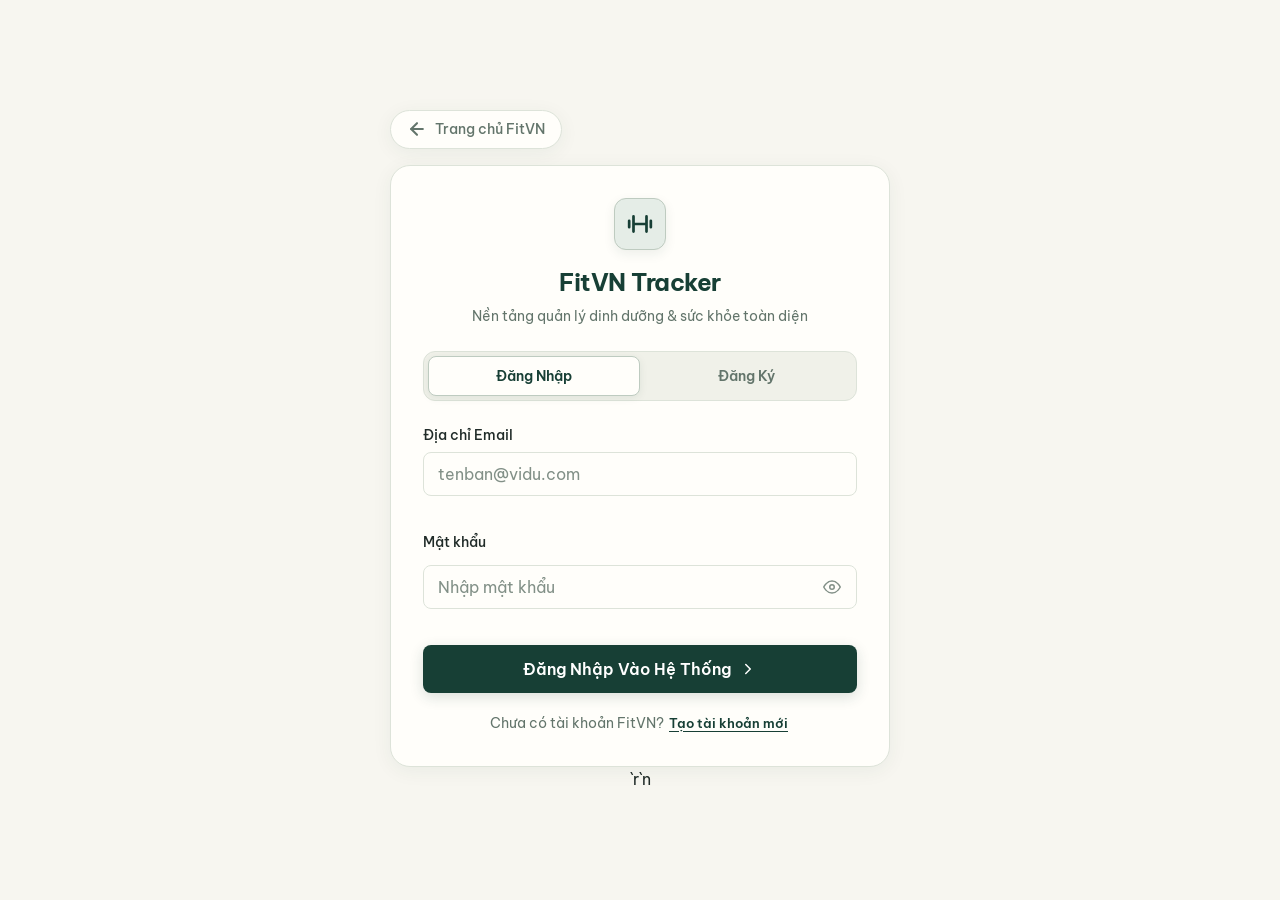
==== commit aec6dda7: "Thay doi UI done" ====
--- a/Page/auth.html
+++ b/Page/auth.html
@@ -7,17 +7,17 @@
   <meta name="description" content="FitVN Tracker - Đăng nhập & Đăng ký tài khoản theo dõi sức khỏe và thể hình">
   <title>Tài Khoản - FitVN Tracker</title>
 
-  <!-- Google Font Inter -->
+  <!-- Google Font Be Vietnam Pro -->
   <link rel="preconnect" href="https://fonts.googleapis.com">
   <link rel="preconnect" href="https://fonts.gstatic.com" crossorigin>
-  <link href="https://fonts.googleapis.com/css2?family=Be+Vietnam+Pro:wght@400;500;600;700&display=swap" rel="stylesheet">
+  <link href="https://fonts.googleapis.com/css2?family=Be+Vietnam+Pro:wght@400;500;600;700;800&display=swap" rel="stylesheet">
 
   <!-- Core CSS (No external frameworks) -->
   <link rel="stylesheet" href="../css/variables.css">
   <link rel="stylesheet" href="../css/glass.css">
   <link rel="stylesheet" href="../css/style.css">
 </head>
-<body class="auth-page">
+<body class="theme-porcelain auth-page">
 
 
 
--- a/css/variables.css
+++ b/css/variables.css
@@ -1,16 +1,15 @@
-﻿/* ==========================================================================
+/* ==========================================================================
    FitVN Tracker - Design Tokens & CSS Variables
-   Dark Mode & Glassmorphism Fitness Theme
+   Theme: Jade & Porcelain — Premium Wellness (RULE.md Section 3)
    ========================================================================== */
 
 :root {
   /* --------------------------------------------------------------------------
-     Jade & Porcelain Design Tokens (RULE.md Section 3)
-     -------------------------------------------------------------------------- */
-  /* Brand */
-  --color-primary: #173F35;
-  --color-primary-hover: #245747;
-  --color-primary-soft: #E5EDE7;
+     1. Brand Colors
+     -------------------------------------------------------------------------- */
+  --color-primary: #173F35;          /* Deep Jade */
+  --color-primary-hover: #245747;    /* Dark Jade */
+  --color-primary-soft: #E5EDE7;     /* Soft Jade Tint */
   --color-primary-contrast: #FFFFFF;
 
   /* Accent — Signature Citron */
@@ -18,23 +17,6 @@
   --color-accent-hover: #C1E451;
   --color-accent-soft: #EEF8CD;
   --color-accent-text: #26351D;
-
-  /* Background */
-  --color-bg: #F7F6F0;
-  --color-surface: #FFFEFA;
-  --color-surface-raised: #F0F1E9;
-  --color-glass: rgba(255, 254, 250, 0.78);
-
-  /* Text */
-  --color-text: #202B28;
-  --color-text-secondary: #63756B;
-  --color-text-muted: #829087;
-  --color-text-inverse: #F7F6F0;
-
-  /* Borders */
-  --color-border: #DDE3D9;
-  --color-border-strong: #BECBC0;
-  --color-border-focus: #397866;
 
   /* Supporting Brand Colors */
   --color-jade: #173F35;
@@ -44,85 +26,142 @@
   --color-ink: #202B28;
   --color-clay: #C47D60;
 
-  /* Status */
+  /* --------------------------------------------------------------------------
+     2. Background & Surface Tokens
+     -------------------------------------------------------------------------- */
+  --color-bg: #F7F6F0;               /* Warm Porcelain Canvas */
+  --color-surface: #FFFEFA;          /* Crisp White Surface */
+  --color-surface-raised: #F0F1E9;   /* Muted Raised Panel */
+  --color-glass: rgba(255, 254, 250, 0.85);
+
+  --bg-primary: #F7F6F0;
+  --bg-secondary: #FFFEFA;
+  --bg-tertiary: #F0F1E9;
+
+  /* --------------------------------------------------------------------------
+     3. Text & Typography
+     -------------------------------------------------------------------------- */
+  --color-text: #202B28;             /* Rich Ink */
+  --color-text-secondary: #63756B;   /* Slate Sage */
+  --color-text-muted: #829087;       /* Muted Pebble */
+  --color-text-inverse: #FFFFFF;
+
+  --text-primary: #202B28;
+  --text-secondary: #63756B;
+  --text-muted: #829087;
+  --text-inverse: #FFFFFF;
+
+  /* --------------------------------------------------------------------------
+     4. Borders & Dividers
+     -------------------------------------------------------------------------- */
+  --color-border: #DDE3D9;           /* Soft Muted Border */
+  --color-border-strong: #BECBC0;    /* Distinct Card Outline */
+  --color-border-focus: #397866;     /* Active Focus Sage */
+
+  --glass-border: #DDE3D9;
+  --glass-border-hover: #BECBC0;
+  --glass-border-active: #397866;
+  --glass-border-highlight: #BECBC0;
+
+  /* --------------------------------------------------------------------------
+     5. Component Semantic Accents (Compatibility with existing modules)
+     -------------------------------------------------------------------------- */
+  --accent-cyan: #173F35;            /* Mapped to Brand Jade */
+  --accent-cyan-rgb: 23, 63, 53;
+  --accent-emerald: #287653;         /* Wellness Forest */
+  --accent-emerald-rgb: 40, 118, 83;
+  --accent-flame: #B83E42;           /* Rose Clay Red */
+  --accent-flame-rgb: 184, 62, 66;
+  --accent-purple: #326B82;          /* Slate Mineral Blue */
+  --accent-purple-rgb: 50, 107, 130;
+  --accent-amber: #946414;           /* Warm Honey Gold */
+  --accent-amber-rgb: 148, 100, 20;
+
+  /* --------------------------------------------------------------------------
+     6. Functional Status Tokens
+     -------------------------------------------------------------------------- */
   --color-success: #287653;
   --color-success-bg: #E5F2E9;
-
   --color-warning: #946414;
   --color-warning-bg: #FBF0D5;
-
   --color-danger: #B83E42;
   --color-danger-bg: #FBE9E7;
-
   --color-info: #326B82;
   --color-info-bg: #E5F0F4;
 
-  /* BMI Display */
+  /* BMI Classification Tokens */
   --color-bmi-underweight: #326B82;
   --color-bmi-normal: #287653;
   --color-bmi-overweight: #946414;
   --color-bmi-obesity: #B83E42;
 
-  /* Nutrition */
-  --color-protein: #397866;
-  --color-carbs: #D5A64B;
-  --color-fat: #C47D60;
-  --color-water: #528BA0;
-  --color-calories: #173F35;
-
-  /* Charts */
-  --color-chart-1: #397866;
-  --color-chart-2: #C47D60;
-  --color-chart-3: #8B83A8;
+  /* Nutrition Macros */
+  --color-protein: #397866;          /* Sage Protein */
+  --color-carbs: #D5A64B;            /* Honey Carbs */
+  --color-fat: #C47D60;              /* Warm Clay Fat */
+  --color-water: #528BA0;            /* Soft Blue Hydration */
+  --color-calories: #173F35;         /* Deep Jade Calorie */
+
+  /* Pure Canvas / Chart Tokens */
+  --color-chart-1: #173F35;
+  --color-chart-2: #397866;
+  --color-chart-3: #C47D60;
   --color-chart-4: #D5A64B;
   --color-chart-5: #528BA0;
   --color-chart-grid: #DDE3D9;
   --color-chart-label: #63756B;
 
-  /* Typography — Vietnamese Support */
+  /* --------------------------------------------------------------------------
+     7. Elevation, Shadows & Glass Surfaces
+     -------------------------------------------------------------------------- */
+  --glass-bg: #FFFEFA;
+  --glass-bg-subtle: #F0F1E9;
+  --glass-bg-hover: #E5EDE7;
+  --glass-bg-active: #E5EDE7;
+
+  --shadow-card: 0 4px 20px rgba(23, 63, 53, 0.06);
+  --shadow-card-hover: 0 10px 30px rgba(23, 63, 53, 0.10);
+  --shadow-dropdown: 0 8px 24px rgba(23, 63, 53, 0.10);
+  --shadow-modal: 0 20px 60px rgba(23, 63, 53, 0.18);
+  --shadow-focus: 0 0 0 3px rgba(57, 120, 102, 0.20);
+
+  --glass-shadow: 0 4px 20px rgba(23, 63, 53, 0.06);
+  --glass-shadow-lg: 0 10px 30px rgba(23, 63, 53, 0.10);
+  --glass-blur: blur(14px);
+  --glass-blur-lg: blur(20px);
+
+  --glow-cyan: 0 4px 12px rgba(23, 63, 53, 0.12);
+  --glow-emerald: 0 4px 12px rgba(40, 118, 83, 0.15);
+  --glow-flame: 0 4px 12px rgba(184, 62, 66, 0.15);
+
+  /* --------------------------------------------------------------------------
+     8. Typography — Vietnamese Support
+     -------------------------------------------------------------------------- */
   --font-family: "Be Vietnam Pro", "Noto Sans", "Segoe UI", Arial, sans-serif;
-  /* Color Palette - Dark Obsidian & Gym Neon Accents */
-  --bg-primary: #07090e;
-  --bg-secondary: #0d121d;
-  --bg-tertiary: #141b2d;
-  
-  /* Brand Accent Colors */
-  --accent-cyan: #00f0ff;
-  --accent-cyan-rgb: 0, 240, 255;
-  --accent-emerald: #10b981;
-  --accent-emerald-rgb: 16, 185, 129;
-  --accent-flame: #ff4757;
-  --accent-flame-rgb: 255, 71, 87;
-  --accent-purple: #8b5cf6;
-  --accent-purple-rgb: 139, 92, 246;
-  --accent-amber: #f59e0b;
-  --accent-amber-rgb: 245, 158, 11;
-
-  /* Text & Typography */
-  --text-primary: #f8fafc;
-  --text-secondary: #94a3b8;
-  --text-muted: #64748b;
-  --text-inverse: #07090e;
-
-  /* Glassmorphism System */
-  --glass-bg: rgba(15, 23, 42, 0.65);
-  --glass-bg-subtle: rgba(15, 23, 42, 0.45);
-  --glass-bg-hover: rgba(30, 41, 59, 0.75);
-  --glass-bg-active: rgba(0, 240, 255, 0.12);
-  --glass-border: rgba(255, 255, 255, 0.08);
-  --glass-border-hover: rgba(255, 255, 255, 0.18);
-  --glass-border-active: rgba(0, 240, 255, 0.4);
-  --glass-shadow: 0 8px 32px 0 rgba(0, 0, 0, 0.37);
-  --glass-shadow-lg: 0 16px 40px 0 rgba(0, 0, 0, 0.55);
-  --glass-blur: blur(16px);
-  --glass-blur-lg: blur(24px);
-
-  /* Elevation Glow */
-  --glow-cyan: 0 0 20px rgba(0, 240, 255, 0.25);
-  --glow-emerald: 0 0 20px rgba(16, 185, 129, 0.25);
-  --glow-flame: 0 0 20px rgba(255, 71, 87, 0.25);
-
-  /* Spacing Scale */
+  --font-sans: "Be Vietnam Pro", "Noto Sans", "Segoe UI", Arial, sans-serif;
+  --font-mono: ui-monospace, SFMono-Regular, Menlo, Monaco, Consolas, monospace;
+
+  --font-size-xs: 0.75rem;
+  --font-size-sm: 0.875rem;
+  --font-size-base: 1rem;
+  --font-size-lg: 1.125rem;
+  --font-size-xl: 1.25rem;
+  --font-size-2xl: 1.5rem;
+  --font-size-3xl: 1.875rem;
+  --font-size-4xl: 2.25rem;
+
+  --font-weight-regular: 400;
+  --font-weight-medium: 500;
+  --font-weight-semibold: 600;
+  --font-weight-bold: 700;
+
+  --line-height-tight: 1.25;
+  --line-height-normal: 1.5;
+  --line-height-relaxed: 1.75;
+
+  /* --------------------------------------------------------------------------
+     9. Spacing Scale & Radii
+     -------------------------------------------------------------------------- */
   --spacing-xs: 0.25rem; /* 4px */
   --spacing-sm: 0.5rem;  /* 8px */
   --spacing-md: 1rem;    /* 16px */
@@ -130,23 +169,42 @@
   --spacing-xl: 2rem;    /* 32px */
   --spacing-2xl: 3rem;   /* 48px */
 
-  /* Border Radii */
+  --space-1: 4px;
+  --space-2: 8px;
+  --space-3: 12px;
+  --space-4: 16px;
+  --space-5: 20px;
+  --space-6: 24px;
+  --space-8: 32px;
+  --space-10: 40px;
+  --space-12: 48px;
+  --space-16: 64px;
+
   --radius-sm: 8px;
-  --radius-md: 14px;
+  --radius-md: 12px;
   --radius-lg: 20px;
+  --radius-xl: 24px;
   --radius-full: 9999px;
 
-  /* Typography */
-  --font-sans: system-ui, -apple-system, BlinkMacSystemFont, 'Segoe UI', Roboto, Helvetica, Arial, sans-serif;
-  --font-mono: ui-monospace, SFMono-Regular, Menlo, Monaco, Consolas, monospace;
-
-  /* Transitions */
-  --transition-fast: 0.18s ease;
-  --transition-normal: 0.28s cubic-bezier(0.4, 0, 0.2, 1);
-  --transition-spring: 0.4s cubic-bezier(0.175, 0.885, 0.32, 1.275);
-
-  /* Layout Constants */
+  /* --------------------------------------------------------------------------
+     10. Transitions & Motion
+     -------------------------------------------------------------------------- */
+  --transition-fast: 150ms ease;
+  --transition-normal: 250ms ease;
+  --transition-slow: 350ms ease;
+  --transition-spring: 0.35s cubic-bezier(0.175, 0.885, 0.32, 1.275);
+
+  /* --------------------------------------------------------------------------
+     11. Layout & Z-Index Constants
+     -------------------------------------------------------------------------- */
   --bottom-nav-height: 68px;
-  --sidebar-width: 270px;
+  --sidebar-width: 260px;
   --header-height: 70px;
+  --container-max-width: 1200px;
+
+  --z-dropdown: 100;
+  --z-sticky: 200;
+  --z-overlay: 300;
+  --z-modal: 400;
+  --z-toast: 500;
 }
--- a/css/glass.css
+++ b/css/glass.css
@@ -1,81 +1,82 @@
 /* ==========================================================================
-   FitVN Tracker - Glassmorphism UI Effects
-   Backdrop Blur, Translucent Panels & Neon Glow
+   FitVN Tracker - UI Surfaces & Interactive Components
+   Theme: Jade & Porcelain (Translucent Panels, Crisp Borders & Soft Shadows)
    ========================================================================== */
 
-/* Glass Card Surfaces */
+/* --------------------------------------------------------------------------
+   1. Card Surfaces
+   -------------------------------------------------------------------------- */
 .glass-card {
-  background: var(--glass-bg);
-  backdrop-filter: var(--glass-blur);
-  -webkit-backdrop-filter: var(--glass-blur);
-  border: 1px solid var(--glass-border);
-  border-radius: var(--radius-lg);
-  box-shadow: var(--glass-shadow);
+  background: var(--color-surface, #FFFEFA);
+  border: 1px solid var(--color-border, #DDE3D9);
+  border-radius: var(--radius-lg, 20px);
+  box-shadow: var(--shadow-card, 0 4px 20px rgba(23, 63, 53, 0.06));
   transition: transform var(--transition-normal), border-color var(--transition-normal), box-shadow var(--transition-normal);
   position: relative;
   overflow: hidden;
 }
 
 .glass-card:hover {
-  border-color: var(--glass-border-hover);
+  border-color: var(--color-border-strong, #BECBC0);
 }
 
 .glass-card-interactive:hover {
   transform: translateY(-2px);
-  border-color: var(--glass-border-active);
-  box-shadow: var(--glass-shadow-lg), var(--glow-cyan);
-}
-
-/* Subtle Glass Surface for Sub-components */
+  border-color: var(--color-border-focus, #397866);
+  box-shadow: var(--shadow-card-hover, 0 10px 30px rgba(23, 63, 53, 0.10));
+}
+
+/* Subtle Card Surface for Sub-components & Items */
 .glass-subtle {
-  background: var(--glass-bg-subtle);
-  backdrop-filter: blur(10px);
-  -webkit-backdrop-filter: blur(10px);
-  border: 1px solid var(--glass-border);
-  border-radius: var(--radius-md);
-}
-
-/* Glass Navigation Bar */
+  background: var(--color-surface-raised, #F0F1E9);
+  border: 1px solid var(--color-border, #DDE3D9);
+  border-radius: var(--radius-md, 12px);
+  color: var(--color-text, #202B28);
+}
+
+/* --------------------------------------------------------------------------
+   2. Navigation & Header Glass Surfaces
+   -------------------------------------------------------------------------- */
 .glass-nav {
-  background: rgba(13, 18, 29, 0.78);
-  backdrop-filter: var(--glass-blur-lg);
-  -webkit-backdrop-filter: var(--glass-blur-lg);
-  border-top: 1px solid var(--glass-border);
-  box-shadow: 0 -4px 24px rgba(0, 0, 0, 0.4);
-}
-
-/* Glass Header */
+  background: #FFFEFA;
+  border-top: 1px solid var(--color-border, #DDE3D9);
+  box-shadow: 0 4px 20px rgba(23, 63, 53, 0.04);
+}
+
 .glass-header {
-  background: rgba(7, 9, 14, 0.7);
-  backdrop-filter: var(--glass-blur);
-  -webkit-backdrop-filter: var(--glass-blur);
-  border-bottom: 1px solid var(--glass-border);
-}
-
-/* Glass Buttons */
+  background: rgba(255, 254, 250, 0.92);
+  backdrop-filter: blur(14px);
+  -webkit-backdrop-filter: blur(14px);
+  border-bottom: 1px solid var(--color-border, #DDE3D9);
+  box-shadow: 0 2px 10px rgba(23, 63, 53, 0.04);
+}
+
+/* --------------------------------------------------------------------------
+   3. Buttons
+   -------------------------------------------------------------------------- */
 .glass-btn {
   display: inline-flex;
   align-items: center;
   justify-content: center;
   gap: var(--spacing-sm);
   padding: 0.65rem 1.25rem;
-  background: rgba(255, 255, 255, 0.05);
-  backdrop-filter: blur(8px);
-  -webkit-backdrop-filter: blur(8px);
-  border: 1px solid var(--glass-border);
-  border-radius: var(--radius-md);
-  color: var(--text-primary);
+  background: var(--color-surface, #FFFEFA);
+  border: 1px solid var(--color-border, #DDE3D9);
+  border-radius: var(--radius-md, 12px);
+  color: var(--color-primary, #173F35);
   font-size: 0.9rem;
   font-weight: 600;
   cursor: pointer;
-  transition: all var(--transition-normal);
+  transition: all var(--transition-fast);
   text-decoration: none;
   user-select: none;
+  font-family: inherit;
 }
 
 .glass-btn:hover {
-  background: rgba(255, 255, 255, 0.1);
-  border-color: var(--glass-border-hover);
+  background: var(--color-primary-soft, #E5EDE7);
+  border-color: var(--color-border-strong, #BECBC0);
+  color: var(--color-primary, #173F35);
   transform: translateY(-1px);
 }
 
@@ -84,19 +85,46 @@
 }
 
 .glass-btn-primary {
-  background: linear-gradient(135deg, rgba(0, 240, 255, 0.25) 0%, rgba(16, 185, 129, 0.25) 100%);
-  border-color: rgba(0, 240, 255, 0.4);
-  color: var(--text-primary);
-  box-shadow: 0 4px 15px rgba(0, 240, 255, 0.15);
+  background: var(--color-primary, #173F35);
+  border-color: var(--color-primary, #173F35);
+  color: #FFFFFF;
+  box-shadow: 0 4px 12px rgba(23, 63, 53, 0.18);
 }
 
 .glass-btn-primary:hover {
-  background: linear-gradient(135deg, rgba(0, 240, 255, 0.4) 0%, rgba(16, 185, 129, 0.4) 100%);
-  border-color: var(--accent-cyan);
-  box-shadow: var(--glow-cyan);
-}
-
-/* Glass Badge / Pill */
+  background: var(--color-primary-hover, #245747);
+  border-color: var(--color-primary-hover, #245747);
+  color: #FFFFFF;
+  box-shadow: 0 6px 16px rgba(23, 63, 53, 0.22);
+}
+
+.glass-btn-emerald {
+  background: var(--color-success-bg, #E5F2E9);
+  border-color: #A8D5B8;
+  color: var(--color-success, #287653);
+}
+
+.glass-btn-emerald:hover {
+  background: var(--color-success, #287653);
+  border-color: var(--color-success, #287653);
+  color: #FFFFFF;
+}
+
+.glass-btn-danger {
+  background: var(--color-danger-bg, #FBE9E7);
+  border-color: #EFA39F;
+  color: var(--color-danger, #B83E42);
+}
+
+.glass-btn-danger:hover {
+  background: var(--color-danger, #B83E42);
+  border-color: var(--color-danger, #B83E42);
+  color: #FFFFFF;
+}
+
+/* --------------------------------------------------------------------------
+   4. Badges & Pills
+   -------------------------------------------------------------------------- */
 .glass-badge {
   display: inline-flex;
   align-items: center;
@@ -104,91 +132,108 @@
   padding: 0.25rem 0.65rem;
   font-size: 0.75rem;
   font-weight: 600;
-  letter-spacing: 0.03em;
+  letter-spacing: 0.02em;
   border-radius: var(--radius-full);
-  background: rgba(255, 255, 255, 0.06);
-  border: 1px solid var(--glass-border);
+  background: var(--color-surface-raised, #F0F1E9);
+  border: 1px solid var(--color-border, #DDE3D9);
+  color: var(--color-text-secondary, #63756B);
 }
 
 .glass-badge-cyan {
-  background: rgba(0, 240, 255, 0.12);
-  border-color: rgba(0, 240, 255, 0.3);
-  color: var(--accent-cyan);
+  background: var(--color-primary-soft, #E5EDE7);
+  border-color: var(--color-border-strong, #BECBC0);
+  color: var(--color-primary, #173F35);
 }
 
 .glass-badge-emerald {
-  background: rgba(16, 185, 129, 0.12);
-  border-color: rgba(16, 185, 129, 0.3);
-  color: var(--accent-emerald);
+  background: var(--color-success-bg, #E5F2E9);
+  border-color: #A8D5B8;
+  color: var(--color-success, #287653);
 }
 
 .glass-badge-flame {
-  background: rgba(255, 71, 87, 0.12);
-  border-color: rgba(255, 71, 87, 0.3);
-  color: var(--accent-flame);
-}
-
-/* Glass Form Inputs */
+  background: var(--color-danger-bg, #FBE9E7);
+  border-color: #EFA39F;
+  color: var(--color-danger, #B83E42);
+}
+
+/* --------------------------------------------------------------------------
+   5. Form Inputs & Controls
+   -------------------------------------------------------------------------- */
 .glass-input {
   width: 100%;
   padding: 0.75rem 1rem;
-  background: rgba(15, 23, 42, 0.5);
-  border: 1px solid var(--glass-border);
-  border-radius: var(--radius-md);
-  color: var(--text-primary);
+  background: var(--color-surface, #FFFEFA);
+  border: 1.5px solid var(--color-border, #DDE3D9);
+  border-radius: var(--radius-md, 12px);
+  color: var(--color-text, #202B28);
   font-family: inherit;
   font-size: 0.95rem;
   outline: none;
-  transition: all var(--transition-normal);
+  transition: all var(--transition-fast);
 }
 
 .glass-input:focus {
-  border-color: var(--accent-cyan);
-  background: rgba(15, 23, 42, 0.75);
-  box-shadow: 0 0 0 3px rgba(0, 240, 255, 0.15);
+  border-color: var(--color-border-focus, #397866);
+  background: #FFFFFF;
+  box-shadow: var(--shadow-focus, 0 0 0 3px rgba(57, 120, 102, 0.20));
 }
 
 .glass-input::placeholder {
-  color: var(--text-muted);
-}
-
-/* Background Ambient Glow Blobs */
-.ambient-glow-container {
+  color: var(--color-text-muted, #829087);
+}
+
+/* --------------------------------------------------------------------------
+   6. Modals & Overlays
+   -------------------------------------------------------------------------- */
+.glass-modal-backdrop,
+.app-modal-backdrop {
   position: fixed;
   inset: 0;
+  background: rgba(23, 63, 53, 0.45);
+  backdrop-filter: blur(8px);
+  -webkit-backdrop-filter: blur(8px);
+  z-index: var(--z-modal, 400);
+  display: flex;
+  align-items: center;
+  justify-content: center;
+  padding: var(--spacing-md);
+  opacity: 0;
   pointer-events: none;
-  z-index: 0;
+  transition: opacity var(--transition-normal);
+}
+
+.glass-modal-backdrop.active,
+.app-modal-backdrop.active {
+  opacity: 1;
+  pointer-events: auto;
+}
+
+.glass-modal-container,
+.app-modal-box {
+  width: 100%;
+  max-width: 600px;
+  max-height: 88vh;
+  display: flex;
+  flex-direction: column;
+  background: var(--color-surface, #FFFEFA);
+  border: 1px solid var(--color-border, #DDE3D9);
+  border-radius: var(--radius-lg, 20px);
+  box-shadow: var(--shadow-modal, 0 20px 60px rgba(23, 63, 53, 0.18));
+  transform: translateY(20px) scale(0.97);
+  transition: transform var(--transition-spring), opacity var(--transition-normal);
   overflow: hidden;
-}
-
-.ambient-blob {
-  position: absolute;
-  border-radius: 50%;
-  filter: blur(90px);
-  opacity: 0.22;
-  will-change: transform;
-}
-
-.blob-cyan {
-  width: 320px;
-  height: 320px;
-  background: radial-gradient(circle, var(--accent-cyan) 0%, transparent 70%);
-  top: -80px;
-  right: -80px;
-}
-
-.blob-purple {
-  width: 380px;
-  height: 380px;
-  background: radial-gradient(circle, var(--accent-purple) 0%, transparent 70%);
-  bottom: 10%;
-  left: -120px;
-}
-
-.blob-emerald {
-  width: 280px;
-  height: 280px;
-  background: radial-gradient(circle, var(--accent-emerald) 0%, transparent 70%);
-  top: 45%;
-  right: -60px;
-}
+  color: var(--color-text, #202B28);
+}
+
+.glass-modal-backdrop.active .glass-modal-container,
+.app-modal-backdrop.active .app-modal-box {
+  transform: translateY(0) scale(1);
+}
+
+/* --------------------------------------------------------------------------
+   7. Ambient Glow Container (Disabled in Porcelain Wellness Theme)
+   -------------------------------------------------------------------------- */
+.ambient-glow-container {
+  display: none !important;
+}
--- a/css/style.css
+++ b/css/style.css
@@ -1,6 +1,7 @@
-﻿/* ==========================================================================
-   FitVN Tracker - Main Application Stylesheet
-   Mobile-First Architecture & Responsive Navigation (Option C)
+/* ==========================================================================
+   FitVN Tracker - Unified Master Stylesheet
+   Theme: Jade & Porcelain — Premium Wellness (RULE.md Section 3 & 4)
+   Colors: Jade #173F35, Porcelain #F7F6F0, Surface #FFFEFA, Sage #397866, Citron #D2F36B
    ========================================================================== */
 
 /* --------------------------------------------------------------------------
@@ -13,20 +14,23 @@
 }
 
 html {
-  font-family: var(--font-sans);
-  background-color: var(--bg-primary);
-  color: var(--text-primary);
+  font-family: var(--font-family, "Be Vietnam Pro", sans-serif);
+  background-color: var(--color-bg, #F7F6F0);
+  color: var(--color-text, #202B28);
   -webkit-font-smoothing: antialiased;
   -moz-osx-font-smoothing: grayscale;
   scroll-behavior: smooth;
-  color-scheme: dark;
+  color-scheme: light;
 }
 
 body {
   min-height: 100vh;
   position: relative;
   overflow-x: hidden;
-  line-height: 1.5;
+  line-height: var(--line-height-normal, 1.5);
+  background-color: var(--color-bg, #F7F6F0);
+  color: var(--color-text, #202B28);
+  font-family: var(--font-family, "Be Vietnam Pro", sans-serif);
 }
 
 /* --------------------------------------------------------------------------
@@ -38,6 +42,7 @@
   min-height: 100vh;
   position: relative;
   z-index: 1;
+  background-color: var(--color-bg, #F7F6F0);
 }
 
 /* --------------------------------------------------------------------------
@@ -47,38 +52,48 @@
   position: sticky;
   top: 0;
   z-index: 100;
-  height: var(--header-height);
-  padding: 0 var(--spacing-md);
+  height: var(--header-height, 70px);
+  padding: 0 var(--spacing-md, 16px);
   display: flex;
   align-items: center;
   justify-content: space-between;
+  background: rgba(255, 254, 250, 0.92);
+  border-bottom: 1px solid var(--color-border, #DDE3D9);
+  backdrop-filter: blur(14px);
+  -webkit-backdrop-filter: blur(14px);
+  box-shadow: 0 2px 10px rgba(23, 63, 53, 0.04);
 }
 
 .header-left {
   display: flex;
   align-items: center;
-  gap: var(--spacing-sm);
+  gap: var(--spacing-sm, 8px);
 }
 
 .brand-icon {
   width: 38px;
   height: 38px;
-  border-radius: var(--radius-md);
-  background: linear-gradient(135deg, var(--accent-cyan), var(--accent-purple));
+  border-radius: var(--radius-md, 12px);
+  background: var(--color-primary-soft, #E5EDE7);
+  border: 1px solid var(--color-border-strong, #BECBC0);
   display: flex;
   align-items: center;
   justify-content: center;
-  color: #fff;
-  box-shadow: var(--glow-cyan);
+  color: var(--color-primary, #173F35);
+  box-shadow: none;
 }
 
 .brand-title {
   font-size: 1.15rem;
-  font-weight: 800;
+  font-weight: 700;
   letter-spacing: -0.02em;
-  background: linear-gradient(90deg, #fff 0%, var(--accent-cyan) 100%);
-  -webkit-background-clip: text;
-  -webkit-text-fill-color: transparent;
+  color: var(--color-primary, #173F35);
+}
+
+.brand-sub {
+  font-size: 0.72rem;
+  color: var(--color-text-muted, #829087);
+  font-weight: 500;
 }
 
 .header-center {
@@ -90,32 +105,38 @@
 .header-tab-title {
   font-size: 1rem;
   font-weight: 700;
-  color: var(--text-primary);
+  color: var(--color-text, #202B28);
 }
 
 .header-date-badge {
   font-size: 0.72rem;
-  color: var(--text-secondary);
+  background: var(--color-surface-raised, #F0F1E9);
+  color: var(--color-text-secondary, #63756B);
+  border: 1px solid var(--color-border, #DDE3D9);
+  padding: 2px 8px;
+  border-radius: var(--radius-full);
 }
 
 .header-right {
   display: flex;
   align-items: center;
-  gap: var(--spacing-sm);
+  gap: var(--spacing-sm, 8px);
 }
 
 .avatar-pill {
   width: 36px;
   height: 36px;
   border-radius: var(--radius-full);
-  border: 2px solid var(--accent-cyan);
-  background: rgba(255, 255, 255, 0.08);
+  border: 1px solid var(--color-border-strong, #BECBC0);
+  background: var(--color-primary, #173F35);
   display: flex;
   align-items: center;
   justify-content: center;
   font-size: 0.8rem;
   font-weight: 700;
-  color: var(--accent-cyan);
+  color: #FFFFFF;
+  text-decoration: none;
+  cursor: pointer;
 }
 
 /* --------------------------------------------------------------------------
@@ -123,14 +144,13 @@
    -------------------------------------------------------------------------- */
 .main-viewport {
   flex: 1;
-  padding: var(--spacing-md);
-  padding-bottom: calc(var(--bottom-nav-height) + var(--spacing-xl));
-  max-width: 1200px;
+  padding: var(--spacing-md, 16px);
+  padding-bottom: calc(var(--bottom-nav-height, 68px) + var(--spacing-xl, 32px));
+  max-width: var(--container-max-width, 1200px);
   width: 100%;
   margin: 0 auto;
 }
 
-/* Tab Panels Visibility & Transitions */
 .tab-content {
   display: none;
   opacity: 0;
@@ -157,24 +177,27 @@
 }
 
 /* --------------------------------------------------------------------------
-   5. Navigation Bar - Mobile First (Option C: Bottom Tab Bar on Mobile)
+   5. Navigation Bar - Mobile First
    -------------------------------------------------------------------------- */
 .app-navigation {
   position: fixed;
   bottom: 0;
   left: 0;
   right: 0;
-  height: var(--bottom-nav-height);
-  padding: 0 var(--spacing-md);
+  height: var(--bottom-nav-height, 68px);
+  padding: 0 var(--spacing-md, 16px);
   padding-bottom: env(safe-area-inset-bottom, 0);
   z-index: 1000;
   display: flex;
   align-items: center;
   justify-content: space-around;
+  background: #FFFEFA;
+  border-top: 1px solid var(--color-border, #DDE3D9);
+  box-shadow: 0 -4px 20px rgba(23, 63, 53, 0.04);
 }
 
 .nav-brand-desktop {
-  display: none; /* Hidden on mobile */
+  display: none;
 }
 
 .nav-list {
@@ -201,10 +224,10 @@
   gap: 3px;
   background: none;
   border: none;
-  color: var(--text-muted);
+  color: var(--color-text-secondary, #63756B);
   cursor: pointer;
   padding: 6px 12px;
-  border-radius: var(--radius-md);
+  border-radius: var(--radius-md, 12px);
   transition: all var(--transition-fast);
   text-decoration: none;
   position: relative;
@@ -215,7 +238,7 @@
 .nav-link svg {
   width: 22px;
   height: 22px;
-  stroke: currentColor;
+  stroke: var(--color-text-secondary, #63756B);
   stroke-width: 2;
   transition: transform var(--transition-spring), stroke var(--transition-fast);
 }
@@ -228,38 +251,42 @@
 }
 
 .nav-link:hover {
-  color: var(--text-secondary);
+  color: var(--color-primary, #173F35);
+  background: var(--color-primary-soft, #E5EDE7);
+}
+
+.nav-link:hover svg {
+  stroke: var(--color-primary, #173F35);
 }
 
 .nav-link.active {
-  color: var(--accent-cyan);
+  color: var(--color-primary, #173F35);
+  background: var(--color-primary-soft, #E5EDE7);
 }
 
 .nav-link.active svg {
-  transform: scale(1.15) translateY(-2px);
-  stroke: var(--accent-cyan);
-  filter: drop-shadow(0 0 6px rgba(0, 240, 255, 0.6));
+  stroke: var(--color-primary, #173F35);
+  transform: scale(1.1);
+  filter: none;
 }
 
 .nav-link.active .nav-label {
-  color: var(--accent-cyan);
+  color: var(--color-primary, #173F35);
   font-weight: 700;
 }
 
-/* Active Indicator dot on mobile */
 .nav-link.active::after {
   content: '';
   position: absolute;
   bottom: 2px;
   width: 4px;
   height: 4px;
-  background-color: var(--accent-cyan);
+  background-color: var(--color-primary, #173F35);
   border-radius: var(--radius-full);
-  box-shadow: var(--glow-cyan);
 }
 
 .nav-footer-desktop {
-  display: none; /* Hidden on mobile */
+  display: none;
 }
 
 /* --------------------------------------------------------------------------
@@ -269,7 +296,7 @@
   display: flex;
   align-items: center;
   justify-content: space-between;
-  margin-bottom: var(--spacing-md);
+  margin-bottom: var(--spacing-md, 16px);
 }
 
 .section-title {
@@ -277,27 +304,32 @@
   font-weight: 800;
   display: flex;
   align-items: center;
-  gap: var(--spacing-sm);
+  gap: var(--spacing-sm, 8px);
+  color: var(--color-primary, #173F35);
+}
+
+.section-title svg {
+  stroke: var(--color-primary, #173F35);
 }
 
 .grid-cards {
   display: grid;
   grid-template-columns: 1fr;
-  gap: var(--spacing-md);
+  gap: var(--spacing-md, 16px);
 }
 
 .stat-card {
-  padding: var(--spacing-lg);
+  padding: var(--spacing-lg, 24px);
   display: flex;
   flex-direction: column;
-  gap: var(--spacing-sm);
+  gap: var(--spacing-sm, 8px);
 }
 
 .stat-header {
   display: flex;
   align-items: center;
   justify-content: space-between;
-  color: var(--text-secondary);
+  color: var(--color-text-secondary, #63756B);
   font-size: 0.85rem;
   font-weight: 600;
 }
@@ -305,14 +337,14 @@
 .stat-value {
   font-size: 1.85rem;
   font-weight: 800;
-  color: var(--text-primary);
+  color: var(--color-text, #202B28);
   line-height: 1.1;
 }
 
 .stat-unit {
   font-size: 0.9rem;
   font-weight: 500;
-  color: var(--text-muted);
+  color: var(--color-text-muted, #829087);
   margin-left: 4px;
 }
 
@@ -320,8 +352,8 @@
 .macro-bars {
   display: flex;
   flex-direction: column;
-  gap: var(--spacing-sm);
-  margin-top: var(--spacing-sm);
+  gap: var(--spacing-sm, 8px);
+  margin-top: var(--spacing-sm, 8px);
 }
 
 .macro-bar-item {
@@ -334,12 +366,13 @@
   display: flex;
   justify-content: space-between;
   font-size: 0.78rem;
+  color: var(--color-text-secondary, #63756B);
 }
 
 .progress-track {
   width: 100%;
   height: 8px;
-  background: rgba(255, 255, 255, 0.08);
+  background: var(--color-surface-raised, #E5EDE7);
   border-radius: var(--radius-full);
   overflow: hidden;
 }
@@ -350,44 +383,43 @@
   transition: width 0.6s ease;
 }
 
-.fill-carb { background: linear-gradient(90deg, #f59e0b, #fbbf24); }
-.fill-protein { background: linear-gradient(90deg, #00f0ff, #38bdf8); }
-.fill-fat { background: linear-gradient(90deg, #ff4757, #fb7185); }
-.fill-water { background: linear-gradient(90deg, #06b6d4, #3b82f6); }
+.fill-protein { background: var(--color-protein, #397866); }
+.fill-carb { background: var(--color-carbs, #D5A64B); }
+.fill-fat { background: var(--color-fat, #C47D60); }
+.fill-water { background: var(--color-water, #528BA0); }
 
 /* --------------------------------------------------------------------------
-   7. Responsive Design (Option C: Tablet & Desktop Sidebar Rail)
+   7. Responsive Design (Tablet & Desktop Sidebar Rail)
    -------------------------------------------------------------------------- */
 @media (min-width: 768px) {
   #app-layout {
     flex-direction: row;
   }
 
-  /* Transform Bottom Bar to Sleek Left Sidebar */
   .app-navigation {
     position: sticky;
     top: 0;
     bottom: auto;
     left: auto;
     right: auto;
-    width: var(--sidebar-width);
+    width: var(--sidebar-width, 260px);
     height: 100vh;
-    padding: var(--spacing-lg) var(--spacing-md);
+    padding: var(--spacing-lg, 24px) var(--spacing-md, 16px);
     flex-direction: column;
     justify-content: space-between;
     align-items: stretch;
     border-top: none;
-    border-right: 1px solid var(--glass-border);
-    box-shadow: 4px 0 24px rgba(0, 0, 0, 0.35);
+    border-right: 1px solid var(--color-border, #DDE3D9);
+    box-shadow: 4px 0 20px rgba(23, 63, 53, 0.04);
   }
 
   .nav-brand-desktop {
     display: flex;
     align-items: center;
-    gap: var(--spacing-sm);
-    padding: 0 var(--spacing-sm) var(--spacing-lg);
-    border-bottom: 1px solid var(--glass-border);
-    margin-bottom: var(--spacing-md);
+    gap: var(--spacing-sm, 8px);
+    padding: 0 var(--spacing-sm, 8px) var(--spacing-lg, 24px);
+    border-bottom: 1px solid var(--color-border, #DDE3D9);
+    margin-bottom: var(--spacing-md, 16px);
   }
 
   .nav-brand-desktop .brand-icon {
@@ -400,16 +432,10 @@
     flex-direction: column;
   }
 
-  .brand-sub {
-    font-size: 0.72rem;
-    color: var(--text-muted);
-    font-weight: 500;
-  }
-
   .nav-list {
     flex-direction: column;
     align-items: stretch;
-    gap: var(--spacing-xs);
+    gap: var(--spacing-xs, 4px);
     flex: 1;
   }
 
@@ -420,10 +446,10 @@
   .nav-link {
     flex-direction: row;
     justify-content: flex-start;
-    gap: var(--spacing-md);
+    gap: var(--spacing-md, 16px);
     max-width: 100%;
-    padding: 1rem 1.15rem;
-    border-radius: 14px;
+    padding: 0.85rem 1.15rem;
+    border-radius: var(--radius-md, 12px);
     border: 1.5px solid transparent;
   }
 
@@ -433,20 +459,20 @@
   }
 
   .nav-label {
-    font-size: 0.95rem;
+    font-size: 0.92rem;
     font-weight: 600;
   }
 
   .nav-link.active {
-    background: rgba(0, 240, 255, 0.08);
-    border: 1.5px solid var(--accent-cyan);
-    box-shadow: 0 0 16px rgba(0, 240, 255, 0.15), inset 0 0 12px rgba(0, 240, 255, 0.05);
-    color: var(--accent-cyan);
+    background: var(--color-primary-soft, #E5EDE7);
+    border: 1.5px solid var(--color-border-focus, #397866);
+    box-shadow: none;
+    color: var(--color-primary, #173F35);
   }
 
   .nav-link.active .nav-label {
     font-weight: 700;
-    color: var(--accent-cyan);
+    color: var(--color-primary, #173F35);
   }
 
   .nav-link.active::after {
@@ -456,9 +482,17 @@
   .nav-footer-desktop {
     display: flex;
     align-items: center;
-    gap: var(--spacing-sm);
-    padding-top: var(--spacing-md);
-    border-top: 1px solid var(--glass-border);
+    gap: var(--spacing-sm, 8px);
+    padding: var(--spacing-sm, 8px) var(--spacing-md, 16px);
+    border-top: 1px solid var(--color-border, #DDE3D9);
+    background: var(--color-surface-raised, #F0F1E9);
+    border-radius: var(--radius-md, 12px);
+    text-decoration: none;
+    transition: all var(--transition-fast);
+  }
+
+  .nav-footer-desktop:hover {
+    background: var(--color-primary-soft, #E5EDE7);
   }
 
   .user-info-snippet {
@@ -469,15 +503,14 @@
   .user-name {
     font-size: 0.88rem;
     font-weight: 700;
-    color: var(--text-primary);
+    color: var(--color-text, #202B28);
   }
 
   .user-goal-tag {
     font-size: 0.72rem;
-    color: var(--accent-cyan);
-  }
-
-  /* Content Area adjustments */
+    color: var(--color-text-secondary, #63756B);
+  }
+
   .content-wrapper {
     flex: 1;
     display: flex;
@@ -486,8 +519,8 @@
   }
 
   .main-viewport {
-    padding: var(--spacing-xl);
-    padding-bottom: var(--spacing-2xl);
+    padding: var(--spacing-xl, 32px);
+    padding-bottom: var(--spacing-2xl, 48px);
   }
 
   .grid-cards {
@@ -496,7 +529,7 @@
 
   .header-left .brand-title,
   .header-left .brand-icon {
-    display: none; /* Already in sidebar */
+    display: none;
   }
 }
 
@@ -513,54 +546,12 @@
 /* --------------------------------------------------------------------------
    8. Modal UI - Quick Add Food & Barcode Scanner
    -------------------------------------------------------------------------- */
-.glass-modal-backdrop {
-  position: fixed;
-  inset: 0;
-  background: rgba(4, 6, 12, 0.75);
-  backdrop-filter: blur(12px);
-  -webkit-backdrop-filter: blur(12px);
-  z-index: 2000;
-  display: flex;
-  align-items: center;
-  justify-content: center;
-  padding: var(--spacing-md);
-  opacity: 0;
-  pointer-events: none;
-  transition: opacity var(--transition-normal);
-}
-
-.glass-modal-backdrop.active {
-  opacity: 1;
-  pointer-events: auto;
-}
-
-.glass-modal-container {
-  width: 100%;
-  max-width: 600px;
-  max-height: 88vh;
-  display: flex;
-  flex-direction: column;
-  background: rgba(13, 18, 30, 0.88);
-  backdrop-filter: blur(28px);
-  -webkit-backdrop-filter: blur(28px);
-  border: 1px solid var(--glass-border-highlight);
-  border-radius: var(--radius-lg);
-  box-shadow: 0 25px 60px rgba(0, 0, 0, 0.6), 0 0 30px rgba(0, 240, 255, 0.15);
-  transform: translateY(20px) scale(0.97);
-  transition: transform var(--transition-spring), opacity var(--transition-normal);
-  overflow: hidden;
-}
-
-.glass-modal-backdrop.active .glass-modal-container {
-  transform: translateY(0) scale(1);
-}
-
 .modal-header {
-  padding: var(--spacing-md) var(--spacing-lg);
+  padding: var(--spacing-md, 16px) var(--spacing-lg, 24px);
   display: flex;
   align-items: center;
   justify-content: space-between;
-  border-bottom: 1px solid var(--glass-border);
+  border-bottom: 1px solid var(--color-border, #DDE3D9);
 }
 
 .modal-title-group {
@@ -572,7 +563,7 @@
 .modal-title {
   font-size: 1.15rem;
   font-weight: 800;
-  color: var(--text-primary);
+  color: var(--color-primary, #173F35);
   display: flex;
   align-items: center;
   gap: 8px;
@@ -580,7 +571,7 @@
 
 .modal-subtitle {
   font-size: 0.78rem;
-  color: var(--accent-cyan);
+  color: var(--color-text-secondary, #63756B);
 }
 
 .btn-close-modal {
@@ -589,35 +580,34 @@
   display: flex;
   align-items: center;
   justify-content: center;
-  background: rgba(255, 255, 255, 0.06);
-  border: 1px solid var(--glass-border);
+  background: var(--color-surface-raised, #F0F1E9);
+  border: 1px solid var(--color-border, #DDE3D9);
   border-radius: var(--radius-full);
-  color: var(--text-secondary);
+  color: var(--color-text-secondary, #63756B);
   cursor: pointer;
   transition: all var(--transition-fast);
 }
 
 .btn-close-modal:hover {
-  background: rgba(255, 71, 87, 0.2);
-  color: var(--accent-flame);
-  border-color: var(--accent-flame);
-}
-
-/* Modal Sub Navigation Tabs */
+  background: var(--color-danger-bg, #FBE9E7);
+  color: var(--color-danger, #B83E42);
+  border-color: #EFA39F;
+}
+
 .modal-nav-tabs {
   display: flex;
-  background: rgba(0, 0, 0, 0.25);
-  border-bottom: 1px solid var(--glass-border);
-  padding: 0 var(--spacing-md);
+  background: var(--color-surface-raised, #F0F1E9);
+  border-bottom: 1px solid var(--color-border, #DDE3D9);
+  padding: 0 var(--spacing-md, 16px);
 }
 
 .modal-tab-btn {
   flex: 1;
-  padding: 0.75rem var(--spacing-sm);
+  padding: 0.75rem var(--spacing-sm, 8px);
   background: none;
   border: none;
   border-bottom: 2px solid transparent;
-  color: var(--text-muted);
+  color: var(--color-text-muted, #829087);
   font-weight: 600;
   font-size: 0.88rem;
   cursor: pointer;
@@ -626,24 +616,26 @@
   align-items: center;
   justify-content: center;
   gap: 6px;
+  font-family: inherit;
 }
 
 .modal-tab-btn:hover {
-  color: var(--text-primary);
+  color: var(--color-text, #202B28);
 }
 
 .modal-tab-btn.active {
-  color: var(--accent-cyan);
-  border-bottom-color: var(--accent-cyan);
+  color: var(--color-primary, #173F35);
+  border-bottom-color: var(--color-primary, #173F35);
+  font-weight: 700;
 }
 
 .modal-body {
   flex: 1;
   overflow-y: auto;
-  padding: var(--spacing-md) var(--spacing-lg);
+  padding: var(--spacing-md, 16px) var(--spacing-lg, 24px);
   display: flex;
   flex-direction: column;
-  gap: var(--spacing-md);
+  gap: var(--spacing-md, 16px);
 }
 
 /* Search Box */
@@ -659,86 +651,83 @@
   left: 14px;
   width: 18px;
   height: 18px;
-  stroke: var(--text-muted);
+  stroke: var(--color-text-muted, #829087);
   pointer-events: none;
 }
 
 .food-search-input {
   width: 100%;
   padding: 0.75rem 1rem 0.75rem 2.6rem;
-  background: rgba(15, 23, 42, 0.6);
-  border: 1px solid var(--glass-border);
-  border-radius: var(--radius-md);
-  color: var(--text-primary);
+  background: var(--color-surface, #FFFEFA);
+  border: 1.5px solid var(--color-border, #DDE3D9);
+  border-radius: var(--radius-md, 12px);
+  color: var(--color-text, #202B28);
   font-size: 0.92rem;
   outline: none;
-  transition: all var(--transition-normal);
+  transition: all var(--transition-fast);
+  font-family: inherit;
 }
 
 .food-search-input:focus {
-  border-color: var(--accent-cyan);
-  box-shadow: 0 0 0 3px rgba(0, 240, 255, 0.15);
+  border-color: var(--color-border-focus, #397866);
+  background: #FFFFFF;
+  box-shadow: var(--shadow-focus, 0 0 0 3px rgba(57, 120, 102, 0.20));
 }
 
 /* Chips Filter */
 .chips-container {
   display: flex;
-  gap: 10px;
+  gap: 8px;
   overflow-x: auto;
   overflow-y: hidden;
-  padding: 8px 4px 12px 4px;
-  margin-top: 10px;    /* Đẩy cả thanh danh mục xuống dưới ô tìm kiếm */
-  margin-bottom: 12px; /* Đẩy danh sách món ăn xuống dưới thanh danh mục */
-  flex-shrink: 0;      /* Ngăn chặn Flexbox đè nén chiều cao của thanh danh mục */
-  min-height: 58px;    /* Đảm bảo đủ không gian cho toàn bộ khung nút và hiệu ứng viền */
-  box-sizing: border-box;
-  scrollbar-width: none; /* Firefox */
-  -ms-overflow-style: none; /* IE / Edge */
-  -webkit-overflow-scrolling: touch; /* Smooth inertia scroll on iOS */
+  padding: 4px 2px 8px 2px;
+  margin-top: 6px;
+  margin-bottom: 8px;
+  flex-shrink: 0;
+  scrollbar-width: none;
 }
 
 .chips-container::-webkit-scrollbar {
-  display: none; /* Chrome, Safari, Edge, Opera */
+  display: none;
 }
 
 .chip-btn {
   display: inline-flex;
   align-items: center;
   justify-content: center;
-  min-height: 38px;
-  padding: 0 16px;
-  background: rgba(255, 255, 255, 0.05);
-  border: 1.5px solid var(--glass-border);
+  min-height: 36px;
+  padding: 0 14px;
+  background: var(--color-surface, #FFFEFA);
+  border: 1px solid var(--color-border, #DDE3D9);
   border-radius: var(--radius-full);
-  color: var(--text-secondary);
-  font-size: 0.85rem;
+  color: var(--color-text-secondary, #63756B);
+  font-size: 0.84rem;
   font-weight: 600;
-  line-height: 1;
   white-space: nowrap;
   flex-shrink: 0;
   cursor: pointer;
   transition: all var(--transition-fast);
-  box-sizing: border-box;
+  font-family: inherit;
 }
 
 .chip-btn:hover {
-  background: rgba(255, 255, 255, 0.08);
-  border-color: var(--glass-border-hover);
-  color: var(--text-primary);
+  background: var(--color-primary-soft, #E5EDE7);
+  color: var(--color-primary, #173F35);
+  border-color: var(--color-border-focus, #397866);
 }
 
 .chip-btn.active {
-  background: rgba(0, 240, 255, 0.12);
-  border-color: var(--accent-cyan);
-  color: var(--accent-cyan);
-  box-shadow: 0 0 12px rgba(0, 240, 255, 0.25);
+  background: var(--color-primary, #173F35);
+  border-color: var(--color-primary, #173F35);
+  color: #FFFFFF;
+  box-shadow: 0 2px 8px rgba(23, 63, 53, 0.15);
 }
 
 /* Food List Items */
 .food-results-list {
   display: flex;
   flex-direction: column;
-  gap: var(--spacing-sm);
+  gap: var(--spacing-sm, 8px);
   max-height: 380px;
   overflow-y: auto;
   flex: 1;
@@ -749,23 +738,24 @@
   display: flex;
   align-items: center;
   justify-content: space-between;
-  padding: var(--spacing-md);
-  background: rgba(255, 255, 255, 0.03);
-  border: 1px solid var(--glass-border);
-  border-radius: var(--radius-md);
+  padding: var(--spacing-md, 16px);
+  background: var(--color-surface, #FFFEFA);
+  border: 1px solid var(--color-border, #DDE3D9);
+  border-radius: var(--radius-md, 12px);
   transition: all var(--transition-fast);
+  margin-bottom: 8px;
 }
 
 .food-item-row:hover {
-  background: rgba(255, 255, 255, 0.06);
-  border-color: var(--glass-border-hover);
-  transform: translateX(3px);
+  background: var(--color-surface-raised, #F0F1E9);
+  border-color: var(--color-border-focus, #397866);
+  transform: translateX(2px);
 }
 
 .food-item-info {
   display: flex;
   align-items: center;
-  gap: var(--spacing-md);
+  gap: var(--spacing-md, 16px);
   flex: 1;
   min-width: 0;
 }
@@ -773,9 +763,9 @@
 .food-icon-circle {
   width: 42px;
   height: 42px;
-  border-radius: var(--radius-md);
-  background: rgba(255, 255, 255, 0.05);
-  border: 1px solid var(--glass-border);
+  border-radius: var(--radius-md, 12px);
+  background: var(--color-surface-raised, #F0F1E9);
+  border: 1px solid var(--color-border, #DDE3D9);
   display: flex;
   align-items: center;
   justify-content: center;
@@ -793,7 +783,7 @@
 .food-name {
   font-size: 0.95rem;
   font-weight: 700;
-  color: var(--text-primary);
+  color: var(--color-primary, #173F35);
   white-space: nowrap;
   overflow: hidden;
   text-overflow: ellipsis;
@@ -801,7 +791,7 @@
 
 .food-serving {
   font-size: 0.75rem;
-  color: var(--text-muted);
+  color: var(--color-text-muted, #829087);
 }
 
 .food-macros-line {
@@ -814,7 +804,7 @@
 .food-actions {
   display: flex;
   align-items: center;
-  gap: var(--spacing-sm);
+  gap: var(--spacing-sm, 8px);
   flex-shrink: 0;
 }
 
@@ -825,21 +815,21 @@
 .food-calories-value {
   font-size: 0.95rem;
   font-weight: 800;
-  color: var(--accent-cyan);
+  color: var(--color-primary, #173F35);
 }
 
 .food-calories-unit {
   font-size: 0.7rem;
-  color: var(--text-muted);
+  color: var(--color-text-muted, #829087);
 }
 
 .btn-quick-add {
   width: 36px;
   height: 36px;
   border-radius: var(--radius-full);
-  background: linear-gradient(135deg, rgba(0, 240, 255, 0.2), rgba(16, 185, 129, 0.2));
-  border: 1px solid var(--accent-cyan);
-  color: var(--accent-cyan);
+  background: var(--color-primary, #173F35);
+  border: 1px solid var(--color-primary, #173F35);
+  color: #FFFFFF;
   font-size: 1.15rem;
   font-weight: 700;
   display: flex;
@@ -847,14 +837,14 @@
   justify-content: center;
   cursor: pointer;
   transition: all var(--transition-fast);
-  box-shadow: 0 0 10px rgba(0, 240, 255, 0.15);
+  box-shadow: 0 2px 8px rgba(23, 63, 53, 0.15);
 }
 
 .btn-quick-add:hover {
-  background: var(--accent-cyan);
-  color: #000;
-  transform: scale(1.1);
-  box-shadow: var(--glow-cyan);
+  background: var(--color-primary-hover, #245747);
+  border-color: var(--color-primary-hover, #245747);
+  color: #FFFFFF;
+  transform: scale(1.08);
 }
 
 .btn-quick-add:active {
@@ -867,16 +857,16 @@
 .scanner-container {
   display: flex;
   flex-direction: column;
-  gap: var(--spacing-md);
+  gap: var(--spacing-md, 16px);
 }
 
 .scanner-viewfinder {
   position: relative;
   width: 100%;
   height: 180px;
-  background: rgba(0, 0, 0, 0.4);
-  border: 2px dashed rgba(0, 240, 255, 0.35);
-  border-radius: var(--radius-lg);
+  background: var(--color-surface-raised, #F0F1E9);
+  border: 2px dashed var(--color-border-strong, #BECBC0);
+  border-radius: var(--radius-lg, 20px);
   display: flex;
   flex-direction: column;
   align-items: center;
@@ -890,8 +880,8 @@
   left: 5%;
   right: 5%;
   height: 2px;
-  background: #ff4757;
-  box-shadow: 0 0 12px #ff4757, 0 0 20px #ff4757;
+  background: var(--color-danger, #B83E42);
+  box-shadow: 0 0 10px var(--color-danger, #B83E42);
   animation: laserScan 2s infinite ease-in-out;
 }
 
@@ -903,7 +893,7 @@
 
 .scanner-hint {
   font-size: 0.82rem;
-  color: var(--text-secondary);
+  color: var(--color-text-secondary, #63756B);
   z-index: 2;
   text-align: center;
   max-width: 80%;
@@ -912,7 +902,7 @@
 .barcode-presets-title {
   font-size: 0.8rem;
   font-weight: 700;
-  color: var(--text-muted);
+  color: var(--color-primary, #173F35);
   text-transform: uppercase;
   letter-spacing: 0.05em;
 }
@@ -924,10 +914,10 @@
 }
 
 .barcode-preset-card {
-  padding: var(--spacing-sm) var(--spacing-md);
-  background: rgba(255, 255, 255, 0.03);
-  border: 1px solid var(--glass-border);
-  border-radius: var(--radius-md);
+  padding: var(--spacing-sm, 8px) var(--spacing-md, 16px);
+  background: var(--color-surface, #FFFEFA);
+  border: 1px solid var(--color-border, #DDE3D9);
+  border-radius: var(--radius-md, 12px);
   cursor: pointer;
   display: flex;
   align-items: center;
@@ -936,15 +926,15 @@
 }
 
 .barcode-preset-card:hover {
-  background: rgba(0, 240, 255, 0.08);
-  border-color: var(--accent-cyan);
+  background: var(--color-primary-soft, #E5EDE7);
+  border-color: var(--color-border-focus, #397866);
   transform: translateY(-2px);
 }
 
 .btn-delete-log {
   background: none;
   border: none;
-  color: var(--text-muted);
+  color: var(--color-text-muted, #829087);
   cursor: pointer;
   padding: 6px;
   border-radius: var(--radius-full);
@@ -955,8 +945,8 @@
 }
 
 .btn-delete-log:hover {
-  color: var(--accent-flame);
-  background: rgba(255, 71, 87, 0.15);
+  color: var(--color-danger, #B83E42);
+  background: var(--color-danger-bg, #FBE9E7);
 }
 
 /* --------------------------------------------------------------------------
@@ -964,7 +954,7 @@
    -------------------------------------------------------------------------- */
 #toast-container {
   position: fixed;
-  bottom: calc(var(--bottom-nav-height) + 16px);
+  bottom: calc(var(--bottom-nav-height, 68px) + 16px);
   left: 50%;
   transform: translateX(-50%);
   z-index: 3000;
@@ -987,13 +977,11 @@
 
 .toast-item {
   padding: 0.75rem 1rem;
-  background: rgba(13, 18, 30, 0.95);
-  backdrop-filter: blur(16px);
-  -webkit-backdrop-filter: blur(16px);
-  border: 1px solid var(--accent-cyan);
-  border-radius: var(--radius-md);
-  box-shadow: 0 10px 25px rgba(0, 0, 0, 0.5), var(--glow-cyan);
-  color: var(--text-primary);
+  background: var(--color-surface, #FFFEFA);
+  border: 1px solid var(--color-border, #DDE3D9);
+  border-radius: var(--radius-md, 12px);
+  box-shadow: var(--shadow-dropdown, 0 8px 24px rgba(23, 63, 53, 0.10));
+  color: var(--color-text, #202B28);
   font-size: 0.88rem;
   font-weight: 600;
   display: flex;
@@ -1032,10 +1020,10 @@
    11. Weight Chart, 7-Day Moving Average & Measurements Styles
    -------------------------------------------------------------------------- */
 .chart-container-card {
-  padding: var(--spacing-lg);
+  padding: var(--spacing-lg, 24px);
   display: flex;
   flex-direction: column;
-  gap: var(--spacing-md);
+  gap: var(--spacing-md, 16px);
   position: relative;
 }
 
@@ -1044,7 +1032,7 @@
   flex-wrap: wrap;
   align-items: center;
   justify-content: space-between;
-  gap: var(--spacing-sm);
+  gap: var(--spacing-sm, 8px);
 }
 
 .chart-legend-box {
@@ -1058,22 +1046,21 @@
   display: flex;
   align-items: center;
   gap: 6px;
-  color: var(--text-secondary);
+  color: var(--color-text-secondary, #63756B);
 }
 
 .legend-line-raw {
   width: 16px;
   height: 2px;
-  border-top: 2px dashed rgba(148, 163, 184, 0.7);
+  border-top: 2px dashed rgba(99, 117, 107, 0.7);
   display: inline-block;
 }
 
 .legend-line-ma {
   width: 18px;
   height: 3px;
-  background: linear-gradient(90deg, var(--accent-cyan), var(--accent-emerald));
+  background: linear-gradient(90deg, #173F35, #397866);
   border-radius: var(--radius-full);
-  box-shadow: 0 0 6px rgba(0, 240, 255, 0.8);
   display: inline-block;
 }
 
@@ -1081,8 +1068,9 @@
   position: relative;
   width: 100%;
   height: 280px;
-  background: rgba(0, 0, 0, 0.2);
-  border-radius: var(--radius-md);
+  background: var(--color-surface-raised, #F0F1E9);
+  border: 1px solid var(--color-border, #DDE3D9);
+  border-radius: var(--radius-md, 12px);
   overflow: hidden;
 }
 
@@ -1096,13 +1084,12 @@
   position: absolute;
   display: none;
   pointer-events: none;
-  background: rgba(13, 18, 30, 0.94);
-  backdrop-filter: blur(14px);
-  -webkit-backdrop-filter: blur(14px);
-  border: 1px solid var(--accent-cyan);
-  border-radius: var(--radius-md);
+  background: var(--color-surface, #FFFEFA);
+  border: 1px solid var(--color-border, #DDE3D9);
+  border-radius: var(--radius-md, 12px);
   padding: 8px 12px;
-  box-shadow: 0 8px 24px rgba(0, 0, 0, 0.5), var(--glow-cyan);
+  box-shadow: var(--shadow-dropdown, 0 8px 24px rgba(23, 63, 53, 0.10));
+  color: var(--color-text, #202B28);
   z-index: 100;
   min-width: 160px;
   transition: opacity 0.15s ease;
@@ -1112,15 +1099,15 @@
 .composition-grid {
   display: grid;
   grid-template-columns: repeat(auto-fit, minmax(140px, 1fr));
-  gap: var(--spacing-sm);
-  margin-top: var(--spacing-sm);
+  gap: var(--spacing-sm, 8px);
+  margin-top: var(--spacing-sm, 8px);
 }
 
 .composition-card {
-  padding: var(--spacing-sm) var(--spacing-md);
-  background: rgba(255, 255, 255, 0.03);
-  border: 1px solid var(--glass-border);
-  border-radius: var(--radius-md);
+  padding: var(--spacing-sm, 8px) var(--spacing-md, 16px);
+  background: var(--color-surface-raised, #F0F1E9);
+  border: 1px solid var(--color-border, #DDE3D9);
+  border-radius: var(--radius-md, 12px);
   display: flex;
   flex-direction: column;
   gap: 2px;
@@ -1128,28 +1115,29 @@
 
 .composition-label {
   font-size: 0.75rem;
-  color: var(--text-muted);
+  color: var(--color-text-muted, #829087);
 }
 
 .composition-val {
   font-size: 1.15rem;
   font-weight: 800;
-  color: var(--text-primary);
+  color: var(--color-primary, #173F35);
 }
 
 /* Measurements Table / Cards */
-.measurements-container {
+.measurements-container,
+.measurements-grid {
   display: grid;
   grid-template-columns: repeat(auto-fit, minmax(130px, 1fr));
-  gap: var(--spacing-md);
-  margin-top: var(--spacing-sm);
+  gap: var(--spacing-md, 16px);
+  margin-top: var(--spacing-sm, 8px);
 }
 
 .measurement-pill {
-  padding: var(--spacing-md);
-  background: rgba(255, 255, 255, 0.03);
-  border: 1px solid var(--glass-border);
-  border-radius: var(--radius-md);
+  padding: var(--spacing-md, 16px);
+  background: var(--color-surface-raised, #F0F1E9);
+  border: 1px solid var(--color-border, #DDE3D9);
+  border-radius: var(--radius-md, 12px);
   display: flex;
   flex-direction: column;
   gap: 4px;
@@ -1157,15 +1145,15 @@
 }
 
 .measurement-pill:hover {
-  background: rgba(255, 255, 255, 0.06);
-  border-color: var(--glass-border-hover);
+  background: var(--color-primary-soft, #E5EDE7);
+  border-color: var(--color-border-focus, #397866);
   transform: translateY(-2px);
 }
 
 .measurement-group-name {
   font-size: 0.78rem;
   font-weight: 600;
-  color: var(--text-secondary);
+  color: var(--color-text-secondary, #63756B);
   display: flex;
   align-items: center;
   gap: 6px;
@@ -1180,22 +1168,25 @@
 .measurement-current {
   font-size: 1.35rem;
   font-weight: 800;
-  color: var(--text-primary);
+  color: var(--color-primary, #173F35);
 }
 
 .measurement-unit {
   font-size: 0.75rem;
-  color: var(--text-muted);
+  color: var(--color-text-muted, #829087);
 }
 
 .measurement-delta {
   font-size: 0.72rem;
   font-weight: 600;
-}
-
-.delta-pos { color: var(--accent-emerald); }
-.delta-neg { color: var(--accent-flame); }
-.delta-neutral { color: var(--text-muted); }
+  padding: 2px 6px;
+  border-radius: 4px;
+  display: inline-block;
+}
+
+.delta-pos { color: var(--color-success, #287653); background: var(--color-success-bg, #E5F2E9); }
+.delta-neg { color: var(--color-danger, #B83E42); background: var(--color-danger-bg, #FBE9E7); }
+.delta-neutral { color: var(--color-text-muted, #829087); background: #E5EDE7; }
 
 /* --------------------------------------------------------------------------
    12. Circular Calorie Gauge & Interactive Dashboard Widgets
@@ -1206,7 +1197,7 @@
   align-items: center;
   justify-content: center;
   position: relative;
-  padding: var(--spacing-md) 0;
+  padding: var(--spacing-md, 16px) 0;
 }
 
 .calorie-gauge-wrapper {
@@ -1227,7 +1218,7 @@
 
 .gauge-circle-bg {
   fill: none;
-  stroke: rgba(255, 255, 255, 0.07);
+  stroke: var(--color-surface-raised, #E5EDE7);
   stroke-width: 12;
 }
 
@@ -1235,8 +1226,8 @@
   fill: none;
   stroke-width: 12;
   stroke-linecap: round;
+  stroke: var(--color-primary, #173F35);
   transition: stroke-dashoffset 0.8s cubic-bezier(0.4, 0, 0.2, 1);
-  filter: drop-shadow(0 0 8px rgba(0, 240, 255, 0.5));
 }
 
 .gauge-center-content {
@@ -1253,14 +1244,14 @@
 .gauge-cal-num {
   font-size: 1.85rem;
   font-weight: 800;
-  color: var(--text-primary);
+  color: var(--color-primary, #173F35);
   line-height: 1;
   letter-spacing: -0.03em;
 }
 
 .gauge-cal-unit {
   font-size: 0.72rem;
-  color: var(--accent-cyan);
+  color: var(--color-text-muted, #829087);
   font-weight: 700;
   text-transform: uppercase;
   letter-spacing: 0.05em;
@@ -1269,7 +1260,7 @@
 
 .gauge-cal-label {
   font-size: 0.75rem;
-  color: var(--text-muted);
+  color: var(--color-text-secondary, #63756B);
   margin-top: 2px;
 }
 
@@ -1278,16 +1269,17 @@
   justify-content: space-between;
   align-items: center;
   font-size: 0.76rem;
-  padding: 4px 8px;
-  border-radius: var(--radius-sm);
-  background: rgba(255, 255, 255, 0.03);
+  padding: 6px 10px;
+  border-radius: var(--radius-sm, 8px);
+  background: var(--color-surface-raised, #F0F1E9);
+  border: 1px solid var(--color-border, #DDE3D9);
 }
 
 .btn-water-action {
-  background: rgba(255, 255, 255, 0.05);
-  border: 1px solid var(--glass-border);
-  color: var(--text-primary);
-  border-radius: var(--radius-md);
+  background: var(--color-surface-raised, #F0F1E9);
+  border: 1px solid var(--color-border, #DDE3D9);
+  color: var(--color-primary, #173F35);
+  border-radius: var(--radius-md, 12px);
   padding: 0.45rem 0.65rem;
   font-size: 0.82rem;
   font-weight: 600;
@@ -1297,12 +1289,13 @@
   justify-content: center;
   gap: 4px;
   transition: all var(--transition-fast);
+  font-family: inherit;
 }
 
 .btn-water-action:hover {
-  background: rgba(0, 240, 255, 0.15);
-  border-color: var(--accent-cyan);
-  color: var(--accent-cyan);
+  background: var(--color-primary-soft, #E5EDE7);
+  border-color: var(--color-border-focus, #397866);
+  color: var(--color-primary, #173F35);
   transform: translateY(-1px);
 }
 
@@ -1311,25 +1304,107 @@
 }
 
 .btn-water-reset {
-  color: var(--text-muted);
+  color: var(--color-text-muted, #829087);
   font-size: 0.75rem;
 }
 
 .btn-water-reset:hover {
-  color: var(--accent-flame);
-  border-color: var(--accent-flame);
-  background: rgba(255, 71, 87, 0.1);
-}
-
-
-
-
-
-/* ==========================================================================
-   FITVN TRACKER - AUTHENTICATION & LOGIN / SIGN UP MODULE
-   Design System: Jade & Porcelain (Premium Wellness) per RULE.md Section 3
-   ========================================================================== */
-
+  color: var(--color-danger, #B83E42);
+  border-color: #EFA39F;
+  background: var(--color-danger-bg, #FBE9E7);
+}
+
+/* --------------------------------------------------------------------------
+   13. Settings & Backup / Restore Styles
+   -------------------------------------------------------------------------- */
+.backup-actions-grid {
+  display: grid;
+  grid-template-columns: repeat(auto-fit, minmax(240px, 1fr));
+  gap: var(--spacing-md, 16px);
+  margin-top: var(--spacing-md, 16px);
+}
+
+.backup-action-card {
+  background: var(--color-surface, #FFFEFA);
+  border: 1px solid var(--color-border, #DDE3D9);
+  border-radius: var(--radius-md, 14px);
+  padding: var(--spacing-md, 16px);
+  display: flex;
+  flex-direction: column;
+  justify-content: space-between;
+  gap: var(--spacing-md, 16px);
+  transition: all var(--transition-fast);
+}
+
+.backup-action-card:hover {
+  border-color: var(--color-border-focus, #397866);
+  box-shadow: var(--shadow-card-hover, 0 10px 30px rgba(23, 63, 53, 0.10));
+}
+
+.backup-card-header {
+  display: flex;
+  gap: 12px;
+  align-items: flex-start;
+}
+
+.backup-icon-box {
+  width: 44px;
+  height: 44px;
+  border-radius: var(--radius-md, 12px);
+  display: flex;
+  align-items: center;
+  justify-content: center;
+  flex-shrink: 0;
+}
+
+.backup-icon-export {
+  background: var(--color-primary-soft, #E5EDE7);
+  color: var(--color-primary, #173F35);
+  border: 1px solid var(--color-border-strong, #BECBC0);
+}
+
+.backup-icon-import {
+  background: var(--color-success-bg, #E5F2E9);
+  color: var(--color-success, #287653);
+  border: 1px solid #A8D5B8;
+}
+
+.backup-icon-danger {
+  background: var(--color-danger-bg, #FBE9E7);
+  color: var(--color-danger, #B83E42);
+  border: 1px solid #EFA39F;
+}
+
+.backup-card-body h4 {
+  font-size: 0.95rem;
+  font-weight: 700;
+  color: var(--color-text, #202B28);
+  margin-bottom: 4px;
+}
+
+.backup-card-body p {
+  font-size: 0.78rem;
+  color: var(--color-text-secondary, #63756B);
+  line-height: 1.45;
+}
+
+.danger-zone-card {
+  border-color: rgba(184, 62, 66, 0.35);
+}
+
+.danger-zone-card:hover {
+  border-color: var(--color-danger, #B83E42);
+}
+
+.modal-confirm-box {
+  max-width: 460px;
+  padding: var(--spacing-lg, 24px);
+  text-align: center;
+}
+
+/* --------------------------------------------------------------------------
+   14. Authentication & Account Access Module
+   -------------------------------------------------------------------------- */
 .auth-page {
   min-height: 100vh;
   display: flex;
@@ -1424,7 +1499,6 @@
   margin: 0;
 }
 
-/* Tabs switcher: Jade & Porcelain */
 .auth-tabs {
   display: grid;
   grid-template-columns: 1fr 1fr;
@@ -1460,7 +1534,6 @@
   box-shadow: 0 2px 8px rgba(23, 63, 53, 0.08);
 }
 
-/* Panes */
 .auth-form-pane {
   display: none;
   animation: authFadeIn 0.25s ease-out forwards;
@@ -1481,31 +1554,6 @@
   }
 }
 
-/* Section divider */
-.auth-section-divider {
-  display: flex;
-  align-items: center;
-  gap: 12px;
-  margin: var(--space-5, 20px) 0 var(--space-3, 12px) 0;
-}
-
-.auth-section-divider::before,
-.auth-section-divider::after {
-  content: '';
-  flex: 1;
-  height: 1px;
-  background: var(--color-border, #DDE3D9);
-}
-
-.auth-section-divider span {
-  font-size: var(--font-size-xs, 0.75rem);
-  font-weight: var(--font-weight-bold, 700);
-  text-transform: uppercase;
-  letter-spacing: 0.05em;
-  color: var(--color-sage, #397866);
-}
-
-/* Form fields */
 .auth-field-group {
   margin-bottom: var(--space-4, 16px);
 }
@@ -1547,170 +1595,513 @@
   transition: all var(--transition-fast, 150ms ease);
 }
 
-.auth-input::placeholder {
-  color: var(--color-text-muted, #829087);
-}
-
 .auth-input:focus {
   outline: none;
   border-color: var(--color-border-focus, #397866);
+  background: #FFFFFF;
   box-shadow: var(--shadow-focus, 0 0 0 3px rgba(57, 120, 102, 0.20));
-  background: #FFFFFF;
-}
-
-.auth-input.has-error {
-  border-color: var(--color-danger, #B83E42) !important;
-  background: var(--color-danger-bg, #FBE9E7) !important;
-  box-shadow: 0 0 0 3px rgba(184, 62, 66, 0.15) !important;
 }
 
 .auth-pwd-toggle {
   position: absolute;
   right: 12px;
-  background: transparent;
+  background: none;
   border: none;
   color: var(--color-text-muted, #829087);
   cursor: pointer;
   display: flex;
   align-items: center;
+  justify-content: center;
   padding: 4px;
-  border-radius: 4px;
-  transition: color var(--transition-fast, 150ms ease);
-}
-
-.auth-pwd-toggle:hover {
-  color: var(--color-text, #202B28);
-}
-
-.auth-select {
-  cursor: pointer;
-  appearance: none;
-  background-image: url("data:image/svg+xml;charset=UTF-8,%3csvg xmlns='http://www.w3.org/2000/svg' viewBox='0 0 24 24' fill='none' stroke='%2363756B' stroke-width='2' stroke-linecap='round' stroke-linejoin='round'%3e%3cpolyline points='6 9 12 15 18 9'%3e%3c/polyline%3e%3c/svg%3e");
-  background-repeat: no-repeat;
-  background-position: right 14px center;
-  background-size: 16px;
-  padding-right: 40px;
-}
-
-.auth-select option {
-  background: var(--color-surface, #FFFEFA);
-  color: var(--color-text, #202B28);
 }
 
 .auth-error-msg {
-  display: none;
+  display: block;
   font-size: var(--font-size-xs, 0.75rem);
   color: var(--color-danger, #B83E42);
   margin-top: 4px;
-  font-weight: var(--font-weight-medium, 500);
-}
-
-/* 2 Column Row */
-.auth-row-2col {
-  display: grid;
-  grid-template-columns: 1fr 1fr;
-  gap: var(--space-4, 16px);
-}
-
-/* Primary Button in Jade Brand Tone */
+  min-height: 16px;
+}
+
 .auth-submit-btn {
   width: 100%;
+  padding: 14px 20px;
+  background: var(--color-primary, #173F35);
+  color: #FFFFFF;
+  border: none;
+  border-radius: var(--radius-sm, 8px);
+  font-size: var(--font-size-base, 1rem);
+  font-weight: var(--font-weight-semibold, 600);
+  cursor: pointer;
+  transition: all var(--transition-fast, 150ms ease);
   display: flex;
   align-items: center;
   justify-content: center;
   gap: 8px;
-  padding: 12px 20px;
-  font-size: var(--font-size-base, 1rem);
-  font-weight: var(--font-weight-semibold, 600);
-  border-radius: var(--radius-sm, 8px);
-  margin-top: var(--space-5, 20px);
-  margin-bottom: var(--space-4, 16px);
-  cursor: pointer;
-  background: var(--color-primary, #173F35);
-  color: var(--color-primary-contrast, #FFFFFF);
-  border: 1px solid var(--color-primary, #173F35);
-  box-shadow: 0 4px 14px rgba(23, 63, 53, 0.20);
   font-family: inherit;
-  transition: all var(--transition-fast, 150ms ease);
+  box-shadow: 0 4px 14px rgba(23, 63, 53, 0.16);
+  margin-top: 8px;
 }
 
 .auth-submit-btn:hover {
   background: var(--color-primary-hover, #245747);
-  border-color: var(--color-primary-hover, #245747);
+  box-shadow: 0 6px 18px rgba(23, 63, 53, 0.24);
   transform: translateY(-1px);
-  box-shadow: 0 6px 18px rgba(23, 63, 53, 0.28);
-}
-
-.auth-submit-btn:active {
-  transform: translateY(0);
 }
 
 .auth-switch-text {
   text-align: center;
   font-size: var(--font-size-sm, 0.875rem);
   color: var(--color-text-secondary, #63756B);
-  margin: 0;
+  margin-top: 20px;
 }
 
 .auth-link-btn {
   background: none;
   border: none;
-  color: var(--color-sage, #397866);
-  font-size: var(--font-size-sm, 0.875rem);
+  color: var(--color-primary, #173F35);
   font-weight: var(--font-weight-semibold, 600);
   cursor: pointer;
-  padding: 0 4px;
+  padding: 0 2px;
+  font-family: inherit;
   text-decoration: underline;
   text-underline-offset: 3px;
-  font-family: inherit;
-  transition: color var(--transition-fast, 150ms ease);
-}
-
-.auth-link-btn:hover {
-  color: var(--color-primary, #173F35);
-}
-
-/* Alert banner */
+}
+
 .auth-alert {
-  padding: 12px 16px;
+  padding: 10px 14px;
   border-radius: var(--radius-sm, 8px);
   font-size: var(--font-size-sm, 0.875rem);
-  font-weight: var(--font-weight-medium, 500);
-  margin-bottom: var(--space-4, 16px);
-  display: flex;
-  align-items: center;
-  line-height: var(--line-height-normal, 1.5);
+  margin-bottom: 16px;
+  display: flex;
+  align-items: center;
+  gap: 8px;
+}
+
+.auth-alert.success {
+  background: var(--color-success-bg, #E5F2E9);
+  color: var(--color-success, #287653);
+  border: 1px solid #A8D5B8;
+}
+
+.auth-alert.error {
+  background: var(--color-danger-bg, #FBE9E7);
+  color: var(--color-danger, #B83E42);
+  border: 1px solid #EFA39F;
 }
 
 .auth-alert.hidden {
   display: none;
 }
 
-.auth-alert.alert-error {
-  background: var(--color-danger-bg, #FBE9E7);
-  border: 1px solid var(--color-danger, #B83E42);
-  color: var(--color-danger, #B83E42);
-}
-
-.auth-alert.alert-success {
-  background: var(--color-success-bg, #E5F2E9);
-  border: 1px solid var(--color-success, #287653);
-  color: var(--color-success, #287653);
-}
-
-/* Responsive queries */
+/* --------------------------------------------------------------------------
+   15. Food Search & Nutrition Encyclopedia Module
+   -------------------------------------------------------------------------- */
+.food-search-hero {
+  background: var(--color-surface, #FFFEFA);
+  border: 1px solid var(--color-border, #DDE3D9);
+  border-radius: var(--radius-lg, 20px);
+  padding: var(--space-6, 24px);
+  box-shadow: var(--shadow-card, 0 4px 20px rgba(23, 63, 53, 0.06));
+  margin-bottom: var(--space-6, 24px);
+}
+
+.food-search-box-wrapper {
+  position: relative;
+  display: flex;
+  align-items: center;
+  margin-bottom: var(--space-4, 16px);
+}
+
+.food-search-main-input {
+  width: 100%;
+  padding: 14px 44px 14px 48px;
+  font-size: var(--font-size-base, 1rem);
+  font-family: inherit;
+  border-radius: var(--radius-md, 12px);
+  border: 1.5px solid var(--color-border, #DDE3D9);
+  background: var(--color-surface-raised, #F0F1E9);
+  color: var(--color-text, #202B28);
+  transition: all 180ms ease;
+}
+
+.food-search-main-input:focus {
+  outline: none;
+  background: #FFFFFF;
+  border-color: var(--color-border-focus, #397866);
+  box-shadow: var(--shadow-focus, 0 0 0 3px rgba(57, 120, 102, 0.20));
+}
+
+.food-search-left-icon {
+  position: absolute;
+  left: 16px;
+  color: var(--color-text-muted, #829087);
+  pointer-events: none;
+  display: flex;
+  align-items: center;
+}
+
+.btn-clear-search {
+  position: absolute;
+  right: 14px;
+  background: var(--color-border, #DDE3D9);
+  border: none;
+  width: 24px;
+  height: 24px;
+  border-radius: 50%;
+  display: none;
+  align-items: center;
+  justify-content: center;
+  cursor: pointer;
+  color: var(--color-text-secondary, #63756B);
+  transition: all 150ms ease;
+}
+
+.btn-clear-search:hover {
+  background: var(--color-primary, #173F35);
+  color: #fff;
+}
+
+.food-cat-chips-list {
+  display: flex;
+  gap: 8px;
+  overflow-x: auto;
+  padding-bottom: 4px;
+  scrollbar-width: none;
+}
+
+.food-cat-chips-list::-webkit-scrollbar {
+  display: none;
+}
+
+.food-cat-chip {
+  padding: 8px 16px;
+  border-radius: var(--radius-full, 9999px);
+  border: 1px solid var(--color-border, #DDE3D9);
+  background: var(--color-surface, #FFFEFA);
+  color: var(--color-text-secondary, #63756B);
+  font-size: 0.84rem;
+  font-weight: 600;
+  cursor: pointer;
+  white-space: nowrap;
+  font-family: inherit;
+  transition: all 150ms ease;
+}
+
+.food-cat-chip:hover {
+  color: var(--color-primary, #173F35);
+  border-color: var(--color-border-focus, #397866);
+  background: var(--color-primary-soft, #E5EDE7);
+}
+
+.food-cat-chip.active {
+  background: var(--color-primary, #173F35);
+  color: #FFFFFF;
+  border-color: var(--color-primary, #173F35);
+  box-shadow: 0 4px 12px rgba(23, 63, 53, 0.18);
+}
+
+.food-cards-grid {
+  display: grid;
+  grid-template-columns: repeat(auto-fill, minmax(280px, 1fr));
+  gap: var(--space-4, 16px);
+}
+
+.food-catalog-card {
+  background: var(--color-surface, #FFFEFA);
+  border: 1px solid var(--color-border, #DDE3D9);
+  border-radius: var(--radius-md, 14px);
+  padding: var(--space-4, 16px);
+  box-shadow: var(--shadow-card, 0 4px 20px rgba(23, 63, 53, 0.06));
+  cursor: pointer;
+  display: flex;
+  flex-direction: column;
+  transition: all 220ms ease;
+  position: relative;
+}
+
+.food-catalog-card:hover {
+  transform: translateY(-3px);
+  border-color: var(--color-border-focus, #397866);
+  box-shadow: var(--shadow-card-hover, 0 10px 30px rgba(23, 63, 53, 0.10));
+}
+
+.food-card-top {
+  display: flex;
+  justify-content: space-between;
+  align-items: center;
+  margin-bottom: 10px;
+}
+
+.food-icon-box {
+  width: 44px;
+  height: 44px;
+  background: var(--color-surface-raised, #F0F1E9);
+  border-radius: var(--radius-md, 12px);
+  display: flex;
+  align-items: center;
+  justify-content: center;
+  font-size: 22px;
+  border: 1px solid var(--color-border, #DDE3D9);
+}
+
+.food-cat-pill {
+  font-size: 0.72rem;
+  font-weight: 700;
+  text-transform: uppercase;
+  padding: 3px 8px;
+  border-radius: var(--radius-full, 9999px);
+  letter-spacing: 0.03em;
+}
+
+.food-cat-pill.cat-veg { background: #E5F2E9; color: #287653; border: 1px solid #A8D5B8; }
+.food-cat-pill.cat-fruit { background: #FBF0D5; color: #946414; border: 1px solid #F3DA9C; }
+.food-cat-pill.cat-meat { background: #FBE9E7; color: #B83E42; border: 1px solid #EFA39F; }
+.food-cat-pill.cat-grain { background: #EEF8CD; color: #26351D; border: 1px solid #D2F36B; }
+.food-cat-pill.cat-dairy { background: #E5F0F4; color: #326B82; border: 1px solid #BED6E0; }
+
+.food-card-name {
+  font-size: 1.05rem;
+  font-weight: 700;
+  color: var(--color-primary, #173F35);
+  margin-bottom: 4px;
+  line-height: 1.35;
+}
+
+.food-card-serving {
+  font-size: 0.78rem;
+  color: var(--color-text-muted, #829087);
+  margin-bottom: 12px;
+}
+
+.serving-selector-box {
+  background: var(--color-surface, #FFFEFA);
+  border: 1px solid var(--color-border, #DDE3D9);
+  border-radius: var(--radius-md, 12px);
+  padding: 14px;
+  margin-bottom: 16px;
+}
+
+.serving-label-row {
+  display: flex;
+  justify-content: space-between;
+  align-items: center;
+  margin-bottom: 10px;
+}
+
+.serving-title {
+  font-size: 0.84rem;
+  font-weight: 700;
+  color: var(--color-text, #202B28);
+}
+
+.serving-standard-text {
+  font-size: 0.78rem;
+  color: var(--color-text-muted, #829087);
+}
+
+.serving-factor-chips {
+  display: flex;
+  gap: 8px;
+  flex-wrap: wrap;
+}
+
+.factor-btn {
+  padding: 6px 12px;
+  border-radius: 8px;
+  border: 1px solid var(--color-border, #DDE3D9);
+  background: var(--color-surface-raised, #F0F1E9);
+  color: var(--color-text-secondary, #63756B);
+  font-size: 0.8rem;
+  font-weight: 600;
+  cursor: pointer;
+  transition: all 150ms ease;
+  font-family: inherit;
+}
+
+.factor-btn:hover {
+  background: var(--color-primary-soft, #E5EDE7);
+  color: var(--color-primary, #173F35);
+}
+
+.factor-btn.active {
+  background: var(--color-primary, #173F35);
+  color: #FFFFFF;
+  border-color: var(--color-primary, #173F35);
+}
+
+.nutrition-facts-card {
+  background: var(--color-surface-raised, #F0F1E9);
+  border: 1px solid var(--color-border, #DDE3D9);
+  border-radius: var(--radius-md, 12px);
+  padding: 16px;
+  margin-bottom: 14px;
+}
+
+.facts-main-cal {
+  display: flex;
+  justify-content: space-between;
+  align-items: center;
+  padding-bottom: 12px;
+  border-bottom: 1.5px solid var(--color-border-strong, #BECBC0);
+  margin-bottom: 14px;
+}
+
+.facts-cal-num {
+  font-size: 2rem;
+  font-weight: 800;
+  color: var(--color-primary, #173F35);
+  line-height: 1;
+}
+
+.facts-cal-label {
+  font-size: 0.78rem;
+  color: var(--color-text-muted, #829087);
+  font-weight: 600;
+  text-transform: uppercase;
+}
+
+.facts-serving-calc {
+  font-size: 0.84rem;
+  color: var(--color-text-secondary, #63756B);
+}
+
+.facts-macro-grid {
+  display: grid;
+  grid-template-columns: repeat(4, 1fr);
+  gap: 10px;
+  margin-bottom: 14px;
+}
+
+.macro-cell {
+  background: var(--color-surface, #FFFEFA);
+  border: 1px solid var(--color-border, #DDE3D9);
+  border-radius: 8px;
+  padding: 8px;
+  text-align: center;
+}
+
+.macro-cell-name {
+  font-size: 0.7rem;
+  font-weight: 700;
+  display: block;
+  margin-bottom: 2px;
+}
+
+.macro-cell-val {
+  font-size: 1.15rem;
+  font-weight: 800;
+  color: var(--color-text, #202B28);
+}
+
+.macro-cell-sub {
+  font-size: 0.7rem;
+  color: var(--color-text-muted, #829087);
+}
+
+.text-sage { color: #397866; }
+.text-carbs { color: #D5A64B; }
+.text-fat { color: #C47D60; }
+.text-fiber { color: #287653; }
+
+.macro-ratio-section {
+  padding-top: 10px;
+  border-top: 1px solid var(--color-border, #DDE3D9);
+}
+
+.ratio-label-row {
+  display: flex;
+  justify-content: space-between;
+  font-size: 0.75rem;
+  color: var(--color-text-secondary, #63756B);
+  margin-bottom: 6px;
+  font-weight: 600;
+}
+
+.macro-ratio-bar {
+  height: 8px;
+  border-radius: 4px;
+  overflow: hidden;
+  display: flex;
+  background: var(--color-border, #DDE3D9);
+}
+
+.ratio-segment.p { background: #397866; }
+.ratio-segment.c { background: #D5A64B; }
+.ratio-segment.f { background: #C47D60; }
+
+.nutrition-source-disclaimer {
+  font-size: 0.75rem;
+  color: var(--color-text-muted, #829087);
+  line-height: 1.4;
+}
+
+.empty-search-state {
+  grid-column: 1 / -1;
+  text-align: center;
+  padding: 48px 20px;
+  background: var(--color-surface, #FFFEFA);
+  border: 1px dashed var(--color-border-strong, #BECBC0);
+  border-radius: var(--radius-lg, 20px);
+}
+
+.empty-search-icon {
+  font-size: 42px;
+  margin-bottom: 12px;
+}
+
+.empty-search-state h3 {
+  font-size: 1.2rem;
+  font-weight: 700;
+  color: var(--color-primary, #173F35);
+  margin-bottom: 6px;
+}
+
+.empty-search-state p {
+  font-size: 0.88rem;
+  color: var(--color-text-secondary, #63756B);
+  max-width: 440px;
+  margin: 0 auto 18px auto;
+}
+
+.btn-reset-search {
+  padding: 10px 20px;
+  background: var(--color-primary, #173F35);
+  color: #FFFFFF;
+  border: none;
+  border-radius: var(--radius-sm, 8px);
+  font-size: 0.88rem;
+  font-weight: 600;
+  cursor: pointer;
+  transition: all 150ms ease;
+  font-family: inherit;
+}
+
+.btn-reset-search:hover {
+  background: var(--color-primary-hover, #245747);
+}
+
 @media (max-width: 600px) {
-  .auth-card {
-    padding: 24px 18px;
-    border-radius: var(--radius-md, 12px);
-  }
-
-  .auth-row-2col {
+  .food-cards-grid {
     grid-template-columns: 1fr;
-    gap: 0;
-  }
-
-  .auth-title {
-    font-size: var(--font-size-xl, 1.25rem);
-  }
-}+  }
+  .facts-macro-grid {
+    grid-template-columns: 1fr 1fr;
+    gap: 8px;
+  }
+}
+
+/* --------------------------------------------------------------------------
+   16. Universal Theme-Porcelain Classes (Explicit Overrides)
+   -------------------------------------------------------------------------- */
+body.theme-porcelain,
+body {
+  background-color: #F7F6F0 !important;
+  color: #202B28 !important;
+}
+
+body.theme-porcelain #app-layout,
+#app-layout {
+  background-color: #F7F6F0 !important;
+  color: #202B28 !important;
+}
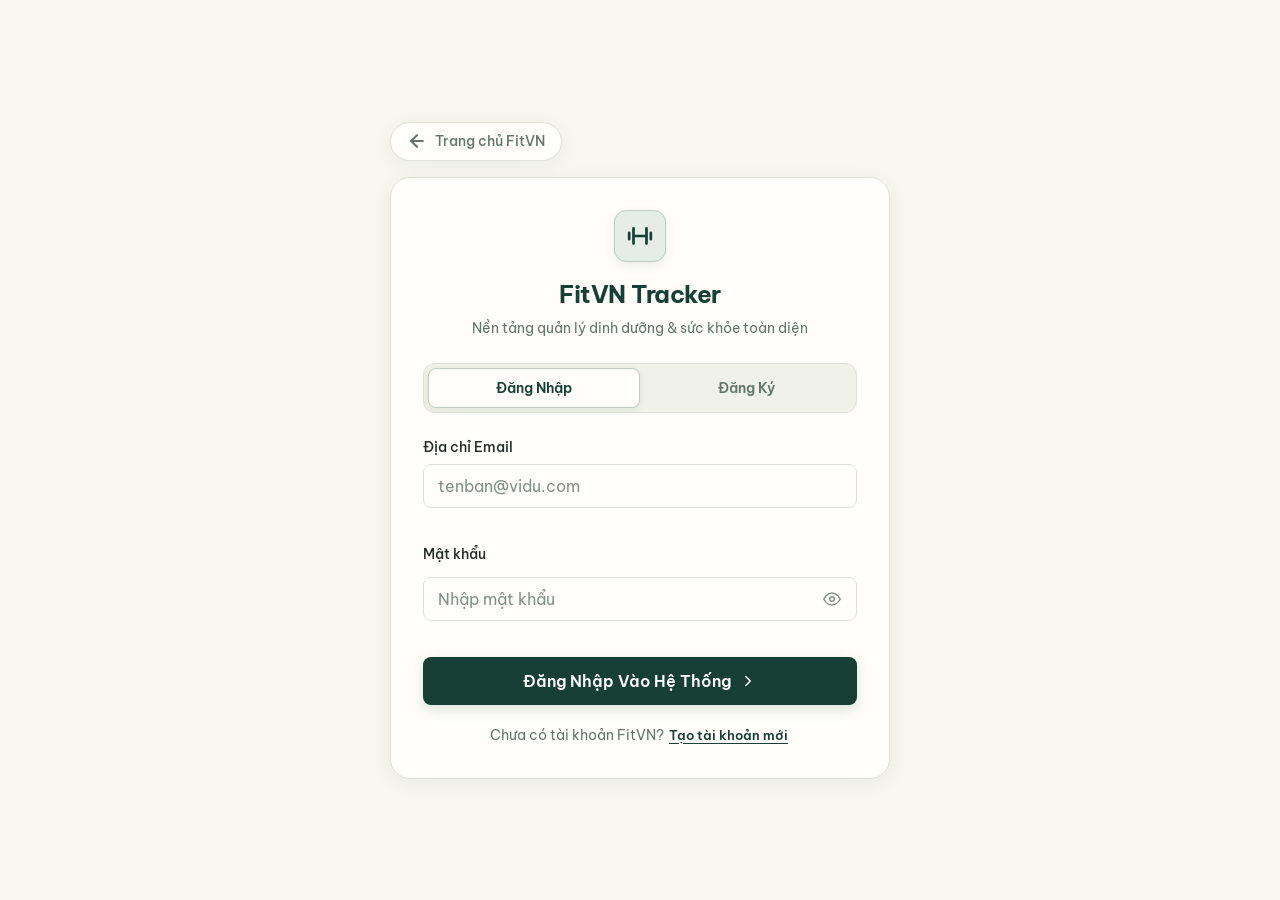
==== commit 1469a09d: "dev: remove hard code and refactor all page" ====
--- a/Page/auth.html
+++ b/Page/auth.html
@@ -7,12 +7,12 @@
   <meta name="description" content="FitVN Tracker - Đăng nhập & Đăng ký tài khoản theo dõi sức khỏe và thể hình">
   <title>Tài Khoản - FitVN Tracker</title>
 
-  <!-- Google Font Be Vietnam Pro -->
+  
   <link rel="preconnect" href="https://fonts.googleapis.com">
   <link rel="preconnect" href="https://fonts.gstatic.com" crossorigin>
   <link href="https://fonts.googleapis.com/css2?family=Be+Vietnam+Pro:wght@400;500;600;700;800&display=swap" rel="stylesheet">
 
-  <!-- Core CSS (No external frameworks) -->
+  
   <link rel="stylesheet" href="../css/variables.css">
   <link rel="stylesheet" href="../css/glass.css">
   <link rel="stylesheet" href="../css/style.css">
@@ -22,7 +22,7 @@
 
 
   <main class="auth-main-container">
-    <!-- Back to home button -->
+    
     <div class="auth-top-bar">
       <a href="../index.html" class="auth-back-link" title="Về trang chủ">
         <svg width="20" height="20" viewBox="0 0 24 24" fill="none" stroke="currentColor" stroke-width="2.5" stroke-linecap="round" stroke-linejoin="round">
@@ -33,9 +33,9 @@
       </a>
     </div>
 
-    <!-- Auth Card -->
+    
     <div class="auth-card ">
-      <!-- Brand Header -->
+      
       <div class="auth-header">
         <div class="brand-icon auth-brand-icon">
           <svg width="26" height="26" viewBox="0 0 24 24" fill="none" stroke="currentColor" stroke-width="2.5" stroke-linecap="round" stroke-linejoin="round">
@@ -46,7 +46,7 @@
         <p class="auth-subtitle">Nền tảng quản lý dinh dưỡng & sức khỏe toàn diện</p>
       </div>
 
-      <!-- Segmented Switcher / Tabs -->
+      
       <div class="auth-tabs" role="tablist" aria-label="Chuyển đổi đăng nhập hoặc đăng ký">
         <button type="button" class="auth-tab-btn active" id="tab-btn-login" role="tab" aria-selected="true" aria-controls="pane-login">
           Đăng Nhập
@@ -56,10 +56,10 @@
         </button>
       </div>
 
-      <!-- Alert Box for global feedback -->
+      
       <div id="auth-alert-box" class="auth-alert hidden" role="alert"></div>
 
-      <!-- FORM 1: LOGIN -->
+      
       <section class="auth-form-pane active" id="pane-login" role="tabpanel" aria-labelledby="tab-btn-login">
         <form id="form-login" novalidate>
           <div class="auth-field-group">
@@ -97,11 +97,11 @@
         </form>
       </section>
 
-      <!-- FORM 2: SIGN UP -->
+      
       <section class="auth-form-pane" id="pane-signup" role="tabpanel" aria-labelledby="tab-btn-signup">
         <form id="form-signup" novalidate>
           
-          <!-- Nhóm 1: Thông tin tài khoản -->
+          
           <div class="auth-section-divider">
             <span>1. Tài Khoản & Bảo Mật</span>
           </div>
@@ -146,7 +146,7 @@
             </div>
           </div>
 
-          <!-- Nhóm 2: Chỉ số sức khỏe ban đầu -->
+          
           <div class="auth-section-divider">
             <span>2. Chỉ Số Thể Chất & Mục Tiêu</span>
           </div>
@@ -214,12 +214,13 @@
     </div>
   </main>
 
-  <!-- Notification Toast Container -->
+  
   <div id="toast-container" class="toast-container"></div>
 
-  <!-- Scripts -->
+  
   <script src="../js/storage.js"></script>
   <script src="../js/calculator.js"></script>
-  <script src="../js/auth.js"></script>`r`n  <script src="../js/app.js"></script>
+  <script src="../js/auth.js"></script>
+  <script src="../js/app.js"></script>
 </body>
 </html>
--- a/css/variables.css
+++ b/css/variables.css
@@ -1,24 +1,19 @@
-/* ==========================================================================
-   FitVN Tracker - Design Tokens & CSS Variables
-   Theme: Jade & Porcelain — Premium Wellness (RULE.md Section 3)
-   ========================================================================== */
+
 
 :root {
-  /* --------------------------------------------------------------------------
-     1. Brand Colors
-     -------------------------------------------------------------------------- */
-  --color-primary: #173F35;          /* Deep Jade */
-  --color-primary-hover: #245747;    /* Dark Jade */
-  --color-primary-soft: #E5EDE7;     /* Soft Jade Tint */
+  
+  --color-primary: #173F35;          
+  --color-primary-hover: #245747;    
+  --color-primary-soft: #E5EDE7;     
   --color-primary-contrast: #FFFFFF;
 
-  /* Accent — Signature Citron */
+  
   --color-accent: #D2F36B;
   --color-accent-hover: #C1E451;
   --color-accent-soft: #EEF8CD;
   --color-accent-text: #26351D;
 
-  /* Supporting Brand Colors */
+  
   --color-jade: #173F35;
   --color-sage: #397866;
   --color-citron: #D2F36B;
@@ -26,24 +21,20 @@
   --color-ink: #202B28;
   --color-clay: #C47D60;
 
-  /* --------------------------------------------------------------------------
-     2. Background & Surface Tokens
-     -------------------------------------------------------------------------- */
-  --color-bg: #F7F6F0;               /* Warm Porcelain Canvas */
-  --color-surface: #FFFEFA;          /* Crisp White Surface */
-  --color-surface-raised: #F0F1E9;   /* Muted Raised Panel */
+  
+  --color-bg: #F7F6F0;               
+  --color-surface: #FFFEFA;          
+  --color-surface-raised: #F0F1E9;   
   --color-glass: rgba(255, 254, 250, 0.85);
 
   --bg-primary: #F7F6F0;
   --bg-secondary: #FFFEFA;
   --bg-tertiary: #F0F1E9;
 
-  /* --------------------------------------------------------------------------
-     3. Text & Typography
-     -------------------------------------------------------------------------- */
-  --color-text: #202B28;             /* Rich Ink */
-  --color-text-secondary: #63756B;   /* Slate Sage */
-  --color-text-muted: #829087;       /* Muted Pebble */
+  
+  --color-text: #202B28;             
+  --color-text-secondary: #63756B;   
+  --color-text-muted: #829087;       
   --color-text-inverse: #FFFFFF;
 
   --text-primary: #202B28;
@@ -51,35 +42,29 @@
   --text-muted: #829087;
   --text-inverse: #FFFFFF;
 
-  /* --------------------------------------------------------------------------
-     4. Borders & Dividers
-     -------------------------------------------------------------------------- */
-  --color-border: #DDE3D9;           /* Soft Muted Border */
-  --color-border-strong: #BECBC0;    /* Distinct Card Outline */
-  --color-border-focus: #397866;     /* Active Focus Sage */
+  
+  --color-border: #DDE3D9;           
+  --color-border-strong: #BECBC0;    
+  --color-border-focus: #397866;     
 
   --glass-border: #DDE3D9;
   --glass-border-hover: #BECBC0;
   --glass-border-active: #397866;
   --glass-border-highlight: #BECBC0;
 
-  /* --------------------------------------------------------------------------
-     5. Component Semantic Accents (Compatibility with existing modules)
-     -------------------------------------------------------------------------- */
-  --accent-cyan: #173F35;            /* Mapped to Brand Jade */
+  
+  --accent-cyan: #173F35;            
   --accent-cyan-rgb: 23, 63, 53;
-  --accent-emerald: #287653;         /* Wellness Forest */
+  --accent-emerald: #287653;         
   --accent-emerald-rgb: 40, 118, 83;
-  --accent-flame: #B83E42;           /* Rose Clay Red */
+  --accent-flame: #B83E42;           
   --accent-flame-rgb: 184, 62, 66;
-  --accent-purple: #326B82;          /* Slate Mineral Blue */
+  --accent-purple: #326B82;          
   --accent-purple-rgb: 50, 107, 130;
-  --accent-amber: #946414;           /* Warm Honey Gold */
+  --accent-amber: #946414;           
   --accent-amber-rgb: 148, 100, 20;
 
-  /* --------------------------------------------------------------------------
-     6. Functional Status Tokens
-     -------------------------------------------------------------------------- */
+  
   --color-success: #287653;
   --color-success-bg: #E5F2E9;
   --color-warning: #946414;
@@ -89,20 +74,20 @@
   --color-info: #326B82;
   --color-info-bg: #E5F0F4;
 
-  /* BMI Classification Tokens */
+  
   --color-bmi-underweight: #326B82;
   --color-bmi-normal: #287653;
   --color-bmi-overweight: #946414;
   --color-bmi-obesity: #B83E42;
 
-  /* Nutrition Macros */
-  --color-protein: #397866;          /* Sage Protein */
-  --color-carbs: #D5A64B;            /* Honey Carbs */
-  --color-fat: #C47D60;              /* Warm Clay Fat */
-  --color-water: #528BA0;            /* Soft Blue Hydration */
-  --color-calories: #173F35;         /* Deep Jade Calorie */
+  
+  --color-protein: #397866;          
+  --color-carbs: #D5A64B;            
+  --color-fat: #C47D60;              
+  --color-water: #528BA0;            
+  --color-calories: #173F35;         
 
-  /* Pure Canvas / Chart Tokens */
+  
   --color-chart-1: #173F35;
   --color-chart-2: #397866;
   --color-chart-3: #C47D60;
@@ -111,9 +96,7 @@
   --color-chart-grid: #DDE3D9;
   --color-chart-label: #63756B;
 
-  /* --------------------------------------------------------------------------
-     7. Elevation, Shadows & Glass Surfaces
-     -------------------------------------------------------------------------- */
+  
   --glass-bg: #FFFEFA;
   --glass-bg-subtle: #F0F1E9;
   --glass-bg-hover: #E5EDE7;
@@ -134,9 +117,7 @@
   --glow-emerald: 0 4px 12px rgba(40, 118, 83, 0.15);
   --glow-flame: 0 4px 12px rgba(184, 62, 66, 0.15);
 
-  /* --------------------------------------------------------------------------
-     8. Typography — Vietnamese Support
-     -------------------------------------------------------------------------- */
+  
   --font-family: "Be Vietnam Pro", "Noto Sans", "Segoe UI", Arial, sans-serif;
   --font-sans: "Be Vietnam Pro", "Noto Sans", "Segoe UI", Arial, sans-serif;
   --font-mono: ui-monospace, SFMono-Regular, Menlo, Monaco, Consolas, monospace;
@@ -159,15 +140,13 @@
   --line-height-normal: 1.5;
   --line-height-relaxed: 1.75;
 
-  /* --------------------------------------------------------------------------
-     9. Spacing Scale & Radii
-     -------------------------------------------------------------------------- */
-  --spacing-xs: 0.25rem; /* 4px */
-  --spacing-sm: 0.5rem;  /* 8px */
-  --spacing-md: 1rem;    /* 16px */
-  --spacing-lg: 1.5rem;  /* 24px */
-  --spacing-xl: 2rem;    /* 32px */
-  --spacing-2xl: 3rem;   /* 48px */
+  
+  --spacing-xs: 0.25rem; 
+  --spacing-sm: 0.5rem;  
+  --spacing-md: 1rem;    
+  --spacing-lg: 1.5rem;  
+  --spacing-xl: 2rem;    
+  --spacing-2xl: 3rem;   
 
   --space-1: 4px;
   --space-2: 8px;
@@ -186,17 +165,13 @@
   --radius-xl: 24px;
   --radius-full: 9999px;
 
-  /* --------------------------------------------------------------------------
-     10. Transitions & Motion
-     -------------------------------------------------------------------------- */
+  
   --transition-fast: 150ms ease;
   --transition-normal: 250ms ease;
   --transition-slow: 350ms ease;
   --transition-spring: 0.35s cubic-bezier(0.175, 0.885, 0.32, 1.275);
 
-  /* --------------------------------------------------------------------------
-     11. Layout & Z-Index Constants
-     -------------------------------------------------------------------------- */
+  
   --bottom-nav-height: 68px;
   --sidebar-width: 260px;
   --header-height: 70px;
--- a/css/glass.css
+++ b/css/glass.css
@@ -1,11 +1,6 @@
-/* ==========================================================================
-   FitVN Tracker - UI Surfaces & Interactive Components
-   Theme: Jade & Porcelain (Translucent Panels, Crisp Borders & Soft Shadows)
-   ========================================================================== */
-
-/* --------------------------------------------------------------------------
-   1. Card Surfaces
-   -------------------------------------------------------------------------- */
+
+
+
 .glass-card {
   background: var(--color-surface, #FFFEFA);
   border: 1px solid var(--color-border, #DDE3D9);
@@ -26,7 +21,7 @@
   box-shadow: var(--shadow-card-hover, 0 10px 30px rgba(23, 63, 53, 0.10));
 }
 
-/* Subtle Card Surface for Sub-components & Items */
+
 .glass-subtle {
   background: var(--color-surface-raised, #F0F1E9);
   border: 1px solid var(--color-border, #DDE3D9);
@@ -34,9 +29,7 @@
   color: var(--color-text, #202B28);
 }
 
-/* --------------------------------------------------------------------------
-   2. Navigation & Header Glass Surfaces
-   -------------------------------------------------------------------------- */
+
 .glass-nav {
   background: #FFFEFA;
   border-top: 1px solid var(--color-border, #DDE3D9);
@@ -51,9 +44,7 @@
   box-shadow: 0 2px 10px rgba(23, 63, 53, 0.04);
 }
 
-/* --------------------------------------------------------------------------
-   3. Buttons
-   -------------------------------------------------------------------------- */
+
 .glass-btn {
   display: inline-flex;
   align-items: center;
@@ -122,9 +113,7 @@
   color: #FFFFFF;
 }
 
-/* --------------------------------------------------------------------------
-   4. Badges & Pills
-   -------------------------------------------------------------------------- */
+
 .glass-badge {
   display: inline-flex;
   align-items: center;
@@ -157,9 +146,7 @@
   color: var(--color-danger, #B83E42);
 }
 
-/* --------------------------------------------------------------------------
-   5. Form Inputs & Controls
-   -------------------------------------------------------------------------- */
+
 .glass-input {
   width: 100%;
   padding: 0.75rem 1rem;
@@ -183,9 +170,7 @@
   color: var(--color-text-muted, #829087);
 }
 
-/* --------------------------------------------------------------------------
-   6. Modals & Overlays
-   -------------------------------------------------------------------------- */
+
 .glass-modal-backdrop,
 .app-modal-backdrop {
   position: fixed;
@@ -231,9 +216,7 @@
   transform: translateY(0) scale(1);
 }
 
-/* --------------------------------------------------------------------------
-   7. Ambient Glow Container (Disabled in Porcelain Wellness Theme)
-   -------------------------------------------------------------------------- */
+
 .ambient-glow-container {
   display: none !important;
 }
--- a/css/style.css
+++ b/css/style.css
@@ -1,12 +1,6 @@
-/* ==========================================================================
-   FitVN Tracker - Unified Master Stylesheet
-   Theme: Jade & Porcelain — Premium Wellness (RULE.md Section 3 & 4)
-   Colors: Jade #173F35, Porcelain #F7F6F0, Surface #FFFEFA, Sage #397866, Citron #D2F36B
-   ========================================================================== */
-
-/* --------------------------------------------------------------------------
-   1. CSS Reset & Base Setup
-   -------------------------------------------------------------------------- */
+
+
+
 *, *::before, *::after {
   box-sizing: border-box;
   margin: 0;
@@ -33,9 +27,7 @@
   font-family: var(--font-family, "Be Vietnam Pro", sans-serif);
 }
 
-/* --------------------------------------------------------------------------
-   2. App Layout Container
-   -------------------------------------------------------------------------- */
+
 #app-layout {
   display: flex;
   flex-direction: column;
@@ -45,9 +37,7 @@
   background-color: var(--color-bg, #F7F6F0);
 }
 
-/* --------------------------------------------------------------------------
-   3. Header Styles
-   -------------------------------------------------------------------------- */
+
 .app-header {
   position: sticky;
   top: 0;
@@ -139,9 +129,7 @@
   cursor: pointer;
 }
 
-/* --------------------------------------------------------------------------
-   4. Main Content Area
-   -------------------------------------------------------------------------- */
+
 .main-viewport {
   flex: 1;
   padding: var(--spacing-md, 16px);
@@ -176,9 +164,7 @@
   }
 }
 
-/* --------------------------------------------------------------------------
-   5. Navigation Bar - Mobile First
-   -------------------------------------------------------------------------- */
+
 .app-navigation {
   position: fixed;
   bottom: 0;
@@ -289,9 +275,7 @@
   display: none;
 }
 
-/* --------------------------------------------------------------------------
-   6. UI Card Grids & Generic Components
-   -------------------------------------------------------------------------- */
+
 .section-header {
   display: flex;
   align-items: center;
@@ -348,7 +332,7 @@
   margin-left: 4px;
 }
 
-/* Macro progress bar */
+
 .macro-bars {
   display: flex;
   flex-direction: column;
@@ -388,9 +372,7 @@
 .fill-fat { background: var(--color-fat, #C47D60); }
 .fill-water { background: var(--color-water, #528BA0); }
 
-/* --------------------------------------------------------------------------
-   7. Responsive Design (Tablet & Desktop Sidebar Rail)
-   -------------------------------------------------------------------------- */
+
 @media (min-width: 768px) {
   #app-layout {
     flex-direction: row;
@@ -543,9 +525,7 @@
   }
 }
 
-/* --------------------------------------------------------------------------
-   8. Modal UI - Quick Add Food & Barcode Scanner
-   -------------------------------------------------------------------------- */
+
 .modal-header {
   padding: var(--spacing-md, 16px) var(--spacing-lg, 24px);
   display: flex;
@@ -638,7 +618,7 @@
   gap: var(--spacing-md, 16px);
 }
 
-/* Search Box */
+
 .food-search-wrapper {
   position: relative;
   display: flex;
@@ -674,7 +654,7 @@
   box-shadow: var(--shadow-focus, 0 0 0 3px rgba(57, 120, 102, 0.20));
 }
 
-/* Chips Filter */
+
 .chips-container {
   display: flex;
   gap: 8px;
@@ -723,7 +703,7 @@
   box-shadow: 0 2px 8px rgba(23, 63, 53, 0.15);
 }
 
-/* Food List Items */
+
 .food-results-list {
   display: flex;
   flex-direction: column;
@@ -851,9 +831,7 @@
   transform: scale(0.95);
 }
 
-/* --------------------------------------------------------------------------
-   9. Simulated Barcode Scanner UI
-   -------------------------------------------------------------------------- */
+
 .scanner-container {
   display: flex;
   flex-direction: column;
@@ -949,9 +927,7 @@
   background: var(--color-danger-bg, #FBE9E7);
 }
 
-/* --------------------------------------------------------------------------
-   10. Toast Notification System
-   -------------------------------------------------------------------------- */
+
 #toast-container {
   position: fixed;
   bottom: calc(var(--bottom-nav-height, 68px) + 16px);
@@ -1016,9 +992,7 @@
   }
 }
 
-/* --------------------------------------------------------------------------
-   11. Weight Chart, 7-Day Moving Average & Measurements Styles
-   -------------------------------------------------------------------------- */
+
 .chart-container-card {
   padding: var(--spacing-lg, 24px);
   display: flex;
@@ -1095,7 +1069,7 @@
   transition: opacity 0.15s ease;
 }
 
-/* Body Composition Split */
+
 .composition-grid {
   display: grid;
   grid-template-columns: repeat(auto-fit, minmax(140px, 1fr));
@@ -1124,7 +1098,7 @@
   color: var(--color-primary, #173F35);
 }
 
-/* Measurements Table / Cards */
+
 .measurements-container,
 .measurements-grid {
   display: grid;
@@ -1188,9 +1162,7 @@
 .delta-neg { color: var(--color-danger, #B83E42); background: var(--color-danger-bg, #FBE9E7); }
 .delta-neutral { color: var(--color-text-muted, #829087); background: #E5EDE7; }
 
-/* --------------------------------------------------------------------------
-   12. Circular Calorie Gauge & Interactive Dashboard Widgets
-   -------------------------------------------------------------------------- */
+
 .calorie-gauge-container {
   display: flex;
   flex-direction: column;
@@ -1275,6 +1247,370 @@
   border: 1px solid var(--color-border, #DDE3D9);
 }
 
+
+.water-tracker-card {
+  display: flex;
+  flex-direction: column;
+  justify-content: space-between;
+  gap: var(--spacing-sm, 12px);
+  position: relative;
+  overflow: visible !important;
+}
+
+
+.water-card-top {
+  display: flex;
+  justify-content: space-between;
+  align-items: flex-start;
+  gap: 12px;
+}
+
+.water-header-info {
+  display: flex;
+  flex-direction: column;
+  gap: 2px;
+}
+
+.water-label {
+  font-size: 0.85rem;
+  font-weight: 600;
+  color: var(--color-text-secondary, #63756B);
+}
+
+.water-amount-row {
+  display: flex;
+  align-items: baseline;
+  gap: 6px;
+  flex-wrap: wrap;
+}
+
+.water-big-number {
+  font-size: 1.85rem;
+  font-weight: 800;
+  color: var(--color-primary, #173F35);
+  line-height: 1.1;
+  letter-spacing: -0.02em;
+}
+
+.water-unit-label {
+  font-size: 0.95rem;
+  font-weight: 600;
+  color: var(--color-text-secondary, #63756B);
+}
+
+.water-sub-oz {
+  font-size: 0.78rem;
+  font-weight: 500;
+  color: var(--color-text-muted, #829087);
+}
+
+
+.water-quick-add-wrap {
+  flex-shrink: 0;
+}
+
+.water-circular-gauge {
+  position: relative;
+  width: 44px;
+  height: 44px;
+  display: flex;
+  align-items: center;
+  justify-content: center;
+  cursor: pointer;
+  border-radius: var(--radius-full, 9999px);
+  transition: transform var(--transition-fast, 150ms ease);
+}
+
+.water-circular-gauge:hover {
+  transform: scale(1.08);
+}
+
+.water-circular-gauge:active {
+  transform: scale(0.96);
+}
+
+.water-gauge-svg {
+  width: 44px !important;
+  height: 44px !important;
+  transform: rotate(-90deg);
+  overflow: visible;
+  display: block;
+}
+
+.water-gauge-bg {
+  fill: none !important;
+  stroke: var(--color-surface-raised, #E5EDE7);
+  stroke-width: 3.5;
+}
+
+.water-gauge-bar {
+  fill: none !important;
+  stroke: var(--color-water, #528BA0);
+  stroke-width: 3.5;
+  stroke-linecap: round;
+  stroke-dasharray: 113.1;
+  stroke-dashoffset: 113.1;
+  transition: stroke-dashoffset 0.6s cubic-bezier(0.4, 0, 0.2, 1), stroke 0.3s ease;
+}
+
+.water-gauge-plus {
+  position: absolute;
+  font-size: 1.25rem;
+  font-weight: 700;
+  color: var(--color-primary, #173F35);
+  line-height: 1;
+  user-select: none;
+  pointer-events: none;
+}
+
+
+.water-cups-section {
+  background: var(--color-surface-raised, #F0F1E9);
+  border: 1px solid var(--color-border, #DDE3D9);
+  border-radius: var(--radius-md, 12px);
+  padding: 10px 12px;
+  max-height: 120px;
+  overflow-y: auto;
+  scrollbar-width: thin;
+  scrollbar-color: var(--color-border-strong, #BECBC0) transparent;
+}
+
+.water-cups-section::-webkit-scrollbar {
+  width: 4px;
+}
+
+.water-cups-section::-webkit-scrollbar-thumb {
+  background: var(--color-border-strong, #BECBC0);
+  border-radius: 4px;
+}
+
+.water-cups-grid {
+  display: flex;
+  flex-wrap: wrap;
+  gap: 8px 10px;
+  align-items: center;
+  justify-content: flex-start;
+}
+
+
+.water-cup-item {
+  width: 24px;
+  height: 36px;
+  display: inline-flex;
+  align-items: center;
+  justify-content: center;
+  cursor: pointer;
+  position: relative;
+  transition: transform 0.18s cubic-bezier(0.175, 0.885, 0.32, 1.275);
+  flex-shrink: 0;
+  outline: none;
+}
+
+.water-cup-item:hover {
+  transform: translateY(-2px) scale(1.15);
+}
+
+.water-cup-item:active {
+  transform: translateY(0) scale(0.95);
+}
+
+.water-cup-svg {
+  width: 24px !important;
+  height: 36px !important;
+  display: block;
+  overflow: visible;
+}
+
+
+.cup-glass-bg {
+  fill: #FFFFFF !important;
+  transition: fill 0.2s ease;
+}
+
+.cup-water-rect {
+  fill: var(--color-water, #528BA0) !important;
+  transition: y 0.35s ease, height 0.35s ease;
+}
+
+.cup-water-surface {
+  stroke: #7bb5cc;
+  stroke-width: 1.2;
+}
+
+.cup-glass-stroke {
+  stroke: var(--color-border-strong, #BECBC0) !important;
+  stroke-width: 1.4;
+  fill: none !important;
+  transition: stroke 0.2s ease;
+}
+
+.cup-glass-rim {
+  stroke: var(--color-border-strong, #BECBC0) !important;
+  stroke-width: 1.4;
+  fill: rgba(255, 255, 255, 0.7) !important;
+}
+
+.cup-plus-icon {
+  fill: var(--color-water, #528BA0) !important;
+  font-size: 14px;
+  font-weight: 700;
+  font-family: var(--font-family, sans-serif);
+  pointer-events: none;
+  opacity: 0.85;
+}
+
+
+.water-cup-item.cup-empty .cup-glass-bg {
+  fill: #FFFFFF !important;
+}
+
+.water-cup-item.cup-filled .cup-glass-stroke {
+  stroke: var(--color-water, #528BA0) !important;
+}
+
+.water-cup-item.cup-filled .cup-glass-rim {
+  stroke: var(--color-water, #528BA0) !important;
+  fill: #e0f2fe !important;
+}
+
+.water-cup-item.cup-next-action {
+  filter: drop-shadow(0 2px 5px rgba(82, 139, 160, 0.35));
+}
+
+.water-cup-item.cup-next-action .cup-glass-stroke {
+  stroke: var(--color-water, #528BA0) !important;
+  stroke-dasharray: 2 1;
+}
+
+
+.water-quick-stepper {
+  display: flex;
+  align-items: center;
+  justify-content: space-between;
+  gap: 6px;
+  margin-top: 2px;
+}
+
+.water-step-btn {
+  flex: 1;
+  padding: 6px 8px;
+  border-radius: var(--radius-sm, 8px);
+  background: var(--color-surface, #FFFEFA);
+  border: 1px solid var(--color-border, #DDE3D9);
+  color: var(--color-primary, #173F35);
+  font-size: 0.78rem;
+  font-weight: 600;
+  display: inline-flex;
+  align-items: center;
+  justify-content: center;
+  gap: 4px;
+  cursor: pointer;
+  transition: all var(--transition-fast, 150ms ease);
+  font-family: inherit;
+}
+
+.water-step-btn:hover {
+  background: var(--color-primary-soft, #E5EDE7);
+  border-color: var(--color-border-focus, #397866);
+}
+
+.water-step-btn:active {
+  transform: translateY(1px);
+}
+
+
+.water-card-bottom {
+  display: flex;
+  justify-content: space-between;
+  align-items: center;
+  padding-top: 2px;
+}
+
+.water-goal-caption {
+  font-size: 0.78rem;
+  color: var(--color-text-secondary, #63756B);
+  font-weight: 500;
+}
+
+.water-goal-caption span {
+  font-weight: 700;
+  color: var(--color-primary, #173F35);
+}
+
+.water-menu-wrapper {
+  position: relative;
+}
+
+.btn-water-dots {
+  width: 28px;
+  height: 28px;
+  display: flex;
+  align-items: center;
+  justify-content: center;
+  border-radius: var(--radius-full, 9999px);
+  background: transparent;
+  border: none;
+  color: var(--color-text-muted, #829087);
+  cursor: pointer;
+  transition: all var(--transition-fast, 150ms ease);
+}
+
+.btn-water-dots:hover {
+  background: var(--color-surface-raised, #F0F1E9);
+  color: var(--color-primary, #173F35);
+}
+
+.water-dropdown-panel {
+  position: absolute;
+  bottom: calc(100% + 6px);
+  right: 0;
+  width: 210px;
+  background: var(--color-surface, #FFFEFA);
+  border: 1px solid var(--color-border, #DDE3D9);
+  border-radius: var(--radius-md, 12px);
+  box-shadow: var(--shadow-dropdown, 0 8px 24px rgba(23, 63, 53, 0.12));
+  padding: 6px;
+  z-index: 120;
+}
+
+.water-dropdown-btn {
+  width: 100%;
+  padding: 8px 10px;
+  border: none;
+  background: transparent;
+  border-radius: var(--radius-sm, 6px);
+  color: var(--color-text, #202B28);
+  font-size: 0.8rem;
+  font-weight: 500;
+  display: flex;
+  align-items: center;
+  gap: 8px;
+  cursor: pointer;
+  text-align: left;
+  transition: all 120ms ease;
+  font-family: inherit;
+}
+
+.water-dropdown-btn:hover {
+  background: var(--color-primary-soft, #E5EDE7);
+  color: var(--color-primary, #173F35);
+}
+
+.water-dropdown-btn.text-danger {
+  color: var(--color-danger, #B83E42);
+}
+
+.water-dropdown-btn.text-danger:hover {
+  background: var(--color-danger-bg, #FBE9E7);
+}
+
+.water-dropdown-divider {
+  height: 1px;
+  background: var(--color-border, #DDE3D9);
+  margin: 4px 0;
+}
+
+
 .btn-water-action {
   background: var(--color-surface-raised, #F0F1E9);
   border: 1px solid var(--color-border, #DDE3D9);
@@ -1295,12 +1631,10 @@
 .btn-water-action:hover {
   background: var(--color-primary-soft, #E5EDE7);
   border-color: var(--color-border-focus, #397866);
-  color: var(--color-primary, #173F35);
-  transform: translateY(-1px);
 }
 
 .btn-water-action:active {
-  transform: translateY(0);
+  transform: translateY(1px);
 }
 
 .btn-water-reset {
@@ -1314,9 +1648,7 @@
   background: var(--color-danger-bg, #FBE9E7);
 }
 
-/* --------------------------------------------------------------------------
-   13. Settings & Backup / Restore Styles
-   -------------------------------------------------------------------------- */
+
 .backup-actions-grid {
   display: grid;
   grid-template-columns: repeat(auto-fit, minmax(240px, 1fr));
@@ -1402,9 +1734,7 @@
   text-align: center;
 }
 
-/* --------------------------------------------------------------------------
-   14. Authentication & Account Access Module
-   -------------------------------------------------------------------------- */
+
 .auth-page {
   min-height: 100vh;
   display: flex;
@@ -1694,9 +2024,7 @@
   display: none;
 }
 
-/* --------------------------------------------------------------------------
-   15. Food Search & Nutrition Encyclopedia Module
-   -------------------------------------------------------------------------- */
+
 .food-search-hero {
   background: var(--color-surface, #FFFEFA);
   border: 1px solid var(--color-border, #DDE3D9);
@@ -2091,9 +2419,7 @@
   }
 }
 
-/* --------------------------------------------------------------------------
-   16. Universal Theme-Porcelain Classes (Explicit Overrides)
-   -------------------------------------------------------------------------- */
+
 body.theme-porcelain,
 body {
   background-color: #F7F6F0 !important;
@@ -2105,3 +2431,1312 @@
   background-color: #F7F6F0 !important;
   color: #202B28 !important;
 }
+
+
+.form-group {
+  display: flex;
+  flex-direction: column;
+  gap: 6px;
+}
+
+.form-label {
+  font-size: 0.82rem;
+  font-weight: 600;
+  color: var(--color-text-secondary, #3F5247);
+  display: block;
+}
+
+
+.food-date-navigator {
+  display: flex;
+  align-items: center;
+  justify-content: space-between;
+  flex-wrap: wrap;
+  gap: var(--spacing-sm, 12px);
+  padding: 12px 18px;
+  margin-bottom: var(--spacing-md, 18px);
+  background: var(--color-surface, #FFFEFA);
+  border: 1px solid var(--color-border, #DDE3D9);
+  border-radius: var(--radius-lg, 16px);
+  box-shadow: 0 2px 8px rgba(23, 63, 53, 0.04);
+}
+
+.date-nav-controls {
+  display: flex;
+  align-items: center;
+  gap: 10px;
+}
+
+.date-arrow-btn {
+  width: 36px;
+  height: 36px;
+  border-radius: 50%;
+  border: 1px solid var(--color-border, #DDE3D9);
+  background: var(--color-surface, #FFFEFA);
+  color: var(--color-primary, #173F35);
+  display: flex;
+  align-items: center;
+  justify-content: center;
+  cursor: pointer;
+  transition: all 0.2s ease;
+}
+
+.date-arrow-btn:hover {
+  background: var(--color-primary-soft, #E5EDE7);
+  border-color: var(--color-primary, #173F35);
+  transform: scale(1.05);
+}
+
+.date-picker-trigger {
+  position: relative;
+  cursor: pointer;
+}
+
+.date-display-box {
+  display: flex;
+  align-items: center;
+  gap: 10px;
+  padding: 7px 14px;
+  background: var(--color-surface-raised, #F0F1E9);
+  border: 1px solid var(--color-border, #DDE3D9);
+  border-radius: var(--radius-md, 12px);
+  transition: all 0.2s ease;
+}
+
+.date-picker-trigger:hover .date-display-box {
+  border-color: var(--color-border-focus, #397866);
+  background: #FFFFFF;
+}
+
+.active-date-text {
+  font-weight: 700;
+  font-size: 0.95rem;
+  color: var(--color-primary, #173F35);
+}
+
+.date-picker-input {
+  position: absolute;
+  top: 0;
+  left: 0;
+  width: 100%;
+  height: 100%;
+  opacity: 0;
+  cursor: pointer;
+}
+
+.date-quick-actions {
+  display: flex;
+  align-items: center;
+  gap: 16px;
+}
+
+.glass-btn-subtle {
+  background: var(--color-surface-raised, #F0F1E9);
+  border: 1px solid var(--color-border, #DDE3D9);
+  color: var(--color-primary, #173F35);
+  font-weight: 600;
+  padding: 6px 14px;
+  font-size: 0.85rem;
+  border-radius: var(--radius-md, 12px);
+  cursor: pointer;
+  transition: all 0.2s ease;
+}
+
+.glass-btn-subtle:hover {
+  background: var(--color-primary-soft, #E5EDE7);
+  border-color: var(--color-primary, #173F35);
+}
+
+.day-total-summary {
+  display: flex;
+  align-items: center;
+  gap: 6px;
+  font-size: 0.88rem;
+}
+
+.summary-label {
+  color: var(--color-text-secondary, #63756B);
+}
+
+.summary-value {
+  color: var(--color-primary, #173F35);
+  font-weight: 800;
+  font-size: 1.05rem;
+}
+
+
+#onboarding-modal {
+  z-index: 9999 !important; 
+  position: fixed !important;
+  top: 0 !important;
+  left: 0 !important;
+  right: 0 !important;
+  bottom: 0 !important;
+}
+
+#onboarding-modal.active {
+  opacity: 1 !important;
+  pointer-events: auto !important;
+}
+
+.onboarding-container {
+  max-width: 600px;
+  width: 90%;
+  max-height: 90vh;
+  overflow-y: auto;
+  padding: var(--spacing-lg, 24px);
+  background: rgba(255, 254, 250, 0.95);
+  border: 1.5px solid var(--color-border, #DDE3D9);
+  border-radius: var(--radius-xl, 24px);
+  box-shadow: 0 20px 60px rgba(23, 63, 53, 0.15);
+}
+
+
+.onboarding-steps {
+  display: flex;
+  justify-content: space-between;
+  align-items: center;
+  margin-bottom: var(--spacing-lg, 24px);
+  padding-bottom: var(--spacing-md, 16px);
+  border-bottom: 1px solid var(--color-border, #DDE3D9);
+}
+
+.step-indicator {
+  display: flex;
+  flex-direction: column;
+  align-items: center;
+  gap: 6px;
+  flex: 1;
+  opacity: 0.5;
+  transition: all var(--transition-normal);
+}
+
+.step-indicator.active {
+  opacity: 1;
+}
+
+.step-number {
+  width: 32px;
+  height: 32px;
+  border-radius: var(--radius-full);
+  background: var(--color-surface-raised, #F0F1E9);
+  border: 2px solid var(--color-border, #DDE3D9);
+  display: flex;
+  align-items: center;
+  justify-content: center;
+  font-weight: 700;
+  font-size: 0.9rem;
+  color: var(--color-text-secondary, #63756B);
+  transition: all var(--transition-fast);
+}
+
+.step-indicator.active .step-number {
+  background: var(--color-primary, #173F35);
+  border-color: var(--color-primary, #173F35);
+  color: #FFFFFF;
+  box-shadow: 0 4px 12px rgba(23, 63, 53, 0.2);
+}
+
+.step-label {
+  font-size: 0.75rem;
+  font-weight: 600;
+  color: var(--color-text-muted, #829087);
+  text-align: center;
+}
+
+.step-indicator.active .step-label {
+  color: var(--color-primary, #173F35);
+}
+
+
+.onboarding-step {
+  display: none;
+  animation: fadeInStep 0.4s ease forwards;
+}
+
+.onboarding-step.active {
+  display: block;
+}
+
+@keyframes fadeInStep {
+  from {
+    opacity: 0;
+    transform: translateY(10px);
+  }
+  to {
+    opacity: 1;
+    transform: translateY(0);
+  }
+}
+
+
+
+
+.report-type-pills {
+  display: inline-flex;
+  flex-wrap: wrap;
+   WORKOUT JOURNAL FEATURE STYLES (Jade & Porcelain Theme)
+   ========================================================================== */
+
+
+.workout-item-card {
+  display: flex;
+  flex-direction: column;
+  gap: 10px;
+  padding: 1rem 1.25rem;
+  background: var(--color-surface, #FFFEFA);
+  border: 1px solid var(--color-border, #DDE3D9);
+  border-radius: var(--radius-md, 12px);
+  transition: all var(--transition-normal, 250ms ease);
+}
+
+.workout-item-card:hover {
+  border-color: var(--color-border-strong, #BECBC0);
+  box-shadow: var(--shadow-card-hover, 0 10px 30px rgba(23, 63, 53, 0.10));
+}
+
+.workout-item-top {
+  display: flex;
+  align-items: flex-start;
+  justify-content: space-between;
+  gap: 12px;
+}
+
+.workout-item-main {
+  display: flex;
+  align-items: center;
+  gap: 12px;
+}
+
+.workout-type-icon-pill {
+  width: 44px;
+  height: 44px;
+  border-radius: var(--radius-md, 12px);
+  background: var(--color-primary-soft, #E5EDE7);
+  display: flex;
+  align-items: center;
+  justify-content: center;
+  font-size: 1.35rem;
+  flex-shrink: 0;
+}
+
+.workout-item-titles {
+.onboarding-header {
+  text-align: center;
+  margin-bottom: var(--spacing-lg, 24px);
+}
+
+.onboarding-icon {
+  font-size: 3rem;
+  margin-bottom: var(--spacing-sm, 8px);
+}
+
+.onboarding-title {
+  font-size: 1.35rem;
+  font-weight: 800;
+  color: var(--color-primary, #173F35);
+  margin-bottom: var(--spacing-xs, 4px);
+}
+
+.onboarding-subtitle {
+  font-size: 0.9rem;
+  color: var(--color-text-secondary, #63756B);
+  line-height: 1.5;
+}
+
+
+.onboarding-form {
+  display: flex;
+  flex-direction: column;
+  gap: var(--spacing-md, 16px);
+  margin-bottom: var(--spacing-lg, 24px);
+}
+
+.form-row {
+  display: grid;
+  grid-template-columns: repeat(auto-fit, minmax(140px, 1fr));
+  gap: var(--spacing-md, 16px);
+}
+
+.form-group {
+  display: flex;
+  flex-direction: column;
+  gap: 6px;
+}
+
+.form-label {
+  font-size: 0.85rem;
+  font-weight: 600;
+  color: var(--color-text-secondary, #63756B);
+}
+
+.glass-input {
+  padding: 0.75rem 1rem;
+  background: var(--color-surface, #FFFEFA);
+  border: 1.5px solid var(--color-border, #DDE3D9);
+  border-radius: var(--radius-md, 12px);
+  color: var(--color-text, #202B28);
+  font-size: 0.95rem;
+  font-family: inherit;
+  transition: all var(--transition-fast);
+}
+
+.glass-input:focus {
+  outline: none;
+  border-color: var(--color-border-focus, #397866);
+  background: #FFFFFF;
+  box-shadow: var(--shadow-focus, 0 0 0 3px rgba(57, 120, 102, 0.15));
+}
+
+
+.gender-selector {
+  display: flex;
+  gap: var(--spacing-md, 16px);
+}
+
+.gender-option {
+  flex: 1;
+  display: flex;
+  align-items: center;
+  gap: 8px;
+  padding: 0.85rem 1rem;
+  background: var(--color-surface, #FFFEFA);
+  border: 1.5px solid var(--color-border, #DDE3D9);
+  border-radius: var(--radius-md, 12px);
+  cursor: pointer;
+  transition: all var(--transition-fast);
+}
+
+.gender-option:hover {
+  background: var(--color-primary-soft, #E5EDE7);
+  border-color: var(--color-border-focus, #397866);
+}
+
+.gender-option input[type="radio"] {
+  display: none;
+}
+
+.gender-option:has(input:checked) {
+  background: var(--color-primary, #173F35);
+  border-color: var(--color-primary, #173F35);
+  color: #FFFFFF;
+}
+
+.gender-icon {
+  font-size: 1.5rem;
+}
+
+
+.activity-options,
+.goal-options {
+  display: flex;
+  flex-direction: column;
+  gap: var(--spacing-sm, 8px);
+  margin-bottom: var(--spacing-lg, 24px);
+}
+
+.activity-option,
+.goal-option {
+  cursor: pointer;
+}
+
+.activity-option input[type="radio"],
+.goal-option input[type="radio"] {
+  display: none;
+}
+
+.activity-card,
+.goal-card {
+  display: flex;
+  align-items: center;
+  gap: var(--spacing-md, 16px);
+  padding: var(--spacing-md, 16px);
+  background: var(--color-surface, #FFFEFA);
+  border: 1.5px solid var(--color-border, #DDE3D9);
+  border-radius: var(--radius-md, 12px);
+  transition: all var(--transition-fast);
+}
+
+.activity-card:hover,
+.goal-card:hover {
+  background: var(--color-primary-soft, #E5EDE7);
+  border-color: var(--color-border-focus, #397866);
+  transform: translateX(4px);
+}
+
+.activity-option:has(input:checked) .activity-card,
+.goal-option:has(input:checked) .goal-card {
+  background: var(--color-primary-soft, #E5EDE7);
+  border-color: var(--color-primary, #173F35);
+  box-shadow: 0 4px 12px rgba(23, 63, 53, 0.1);
+}
+
+.activity-icon,
+.goal-icon {
+  font-size: 2rem;
+  flex-shrink: 0;
+}
+
+.activity-info,
+.goal-info {
+  display: flex;
+  flex-direction: column;
+  gap: 2px;
+}
+
+.workout-item-title {
+  font-size: 0.98rem;
+.activity-title,
+.goal-title {
+  font-size: 0.95rem;
+  font-weight: 700;
+  color: var(--color-text, #202B28);
+}
+
+.workout-item-meta {
+  font-size: 0.78rem;
+  color: var(--color-text-secondary, #63756B);
+  display: flex;
+  align-items: center;
+  gap: 8px;
+  flex-wrap: wrap;
+}
+
+.workout-item-stats-strip {
+  display: flex;
+  gap: 14px;
+  font-size: 0.8rem;
+  padding-top: 8px;
+  border-top: 1px dashed var(--color-border, #DDE3D9);
+  flex-wrap: wrap;
+  align-items: center;
+}
+
+.workout-stat-pill {
+  display: inline-flex;
+  align-items: center;
+  gap: 5px;
+  color: var(--color-text-secondary, #63756B);
+}
+
+.workout-stat-pill strong {
+  color: var(--color-primary, #173F35);
+}
+
+
+.badge-intensity-low {
+  background: #E5F0F4;
+  color: #326B82;
+  border: 1px solid rgba(50, 107, 130, 0.2);
+}
+
+.badge-intensity-medium {
+  background: #FBF0D5;
+  color: #946414;
+  border: 1px solid rgba(148, 100, 20, 0.2);
+}
+
+.badge-intensity-high {
+  background: #FBE9E7;
+  color: #B83E42;
+  border: 1px solid rgba(184, 62, 66, 0.2);
+}
+
+
+.workout-item-actions {
+  display: flex;
+  gap: 6px;
+  align-items: center;
+}
+
+.btn-workout-action {
+  background: transparent;
+  border: 1px solid var(--color-border, #DDE3D9);
+  border-radius: var(--radius-sm, 8px);
+  padding: 5px 9px;
+  font-size: 0.76rem;
+.activity-desc,
+.goal-desc {
+  font-size: 0.8rem;
+  color: var(--color-text-muted, #829087);
+}
+
+
+.onboarding-summary {
+  margin-bottom: var(--spacing-lg, 24px);
+}
+
+.summary-card {
+  background: var(--color-surface-raised, #F0F1E9);
+  border: 1px solid var(--color-border, #DDE3D9);
+  border-radius: var(--radius-md, 12px);
+  padding: var(--spacing-md, 16px);
+}
+
+.summary-card h4 {
+  font-size: 0.95rem;
+  font-weight: 700;
+  color: var(--color-primary, #173F35);
+  margin-bottom: var(--spacing-md, 16px);
+}
+
+.summary-grid {
+  display: grid;
+  grid-template-columns: repeat(2, 1fr);
+  gap: var(--spacing-sm, 8px);
+  margin-bottom: var(--spacing-md, 16px);
+}
+
+.summary-item {
+  display: flex;
+  flex-direction: column;
+  gap: 2px;
+  padding: 8px 10px;
+  background: var(--color-surface, #FFFEFA);
+  border-radius: var(--radius-sm, 8px);
+}
+
+.summary-label {
+  font-size: 0.75rem;
+  color: var(--color-text-muted, #829087);
+}
+
+.summary-value {
+  font-size: 1rem;
+  font-weight: 800;
+  color: var(--color-primary, #173F35);
+}
+
+.summary-value.highlight {
+  color: var(--color-success, #287653);
+  font-size: 1.15rem;
+}
+
+.timeline-info {
+  display: flex;
+  align-items: center;
+  gap: 8px;
+  padding-top: var(--spacing-sm, 8px);
+  border-top: 1px solid var(--color-border, #DDE3D9);
+}
+
+.timeline-label {
+  font-size: 0.85rem;
+  color: var(--color-text-secondary, #63756B);
+}
+
+.timeline-value {
+  font-size: 0.9rem;
+  font-weight: 700;
+  color: var(--color-primary, #173F35);
+}
+
+
+.onboarding-actions {
+  display: flex;
+  justify-content: space-between;
+  gap: var(--spacing-md, 16px);
+  margin-top: var(--spacing-lg, 24px);
+}
+
+.glass-btn {
+  padding: 0.85rem 1.5rem;
+  background: var(--color-surface, #FFFEFA);
+  border: 1.5px solid var(--color-border, #DDE3D9);
+  border-radius: var(--radius-md, 12px);
+  color: var(--color-text, #202B28);
+  font-size: 0.9rem;
+  font-weight: 600;
+  font-family: inherit;
+  cursor: pointer;
+  transition: all var(--transition-fast);
+  display: inline-flex;
+  align-items: center;
+  justify-content: center;
+  gap: 6px;
+}
+
+.glass-btn:hover {
+  background: var(--color-primary-soft, #E5EDE7);
+  border-color: var(--color-border-focus, #397866);
+  color: var(--color-primary, #173F35);
+}
+
+.glass-btn-primary {
+  background: var(--color-primary, #173F35);
+  border-color: var(--color-primary, #173F35);
+  color: #FFFFFF;
+}
+
+.glass-btn-primary:hover {
+  background: var(--color-primary-hover, #245747);
+  border-color: var(--color-primary-hover, #245747);
+  color: #FFFFFF;
+  box-shadow: 0 4px 12px rgba(23, 63, 53, 0.2);
+}
+
+
+@media (max-width: 680px) {
+  .onboarding-container {
+    width: 95%;
+    padding: var(--spacing-md, 16px);
+  }
+
+  .step-label {
+    font-size: 0.7rem;
+  }
+
+  .form-row {
+    grid-template-columns: 1fr;
+  }
+
+  .summary-grid {
+    grid-template-columns: 1fr;
+  }
+
+  .onboarding-actions {
+    flex-direction: column-reverse;
+  }
+
+  .glass-btn {
+    width: 100%;
+  }
+}
+
+@media (max-width: 680px) {
+  .food-date-navigator {
+    flex-direction: column;
+    align-items: stretch;
+  }
+  .date-nav-controls {
+    justify-content: space-between;
+  }
+  .date-display-box {
+    flex: 1;
+    justify-content: center;
+  }
+  .date-quick-actions {
+    justify-content: space-between;
+  }
+}
+
+
+
+
+.metric-switcher-group {
+  display: inline-flex;
+  background: var(--color-surface-raised, #F0F1E9);
+  padding: 4px;
+  border-radius: var(--radius-full, 9999px);
+  border: 1px solid var(--color-border, #DDE3D9);
+  gap: 4px;
+}
+
+.metric-switch-btn {
+  background: transparent;
+  border: none;
+  border-radius: var(--radius-full, 9999px);
+  padding: 6px 16px;
+  font-family: inherit;
+  font-size: 0.85rem;
+   HEALTH DASHBOARD FEATURE STYLES (Jade & Porcelain Palette)
+   ========================================================================== */
+
+
+.time-filter-pills {
+  display: inline-flex;
+  background: var(--color-surface-raised, #F0F1E9);
+  padding: 3px;
+  border-radius: var(--radius-full, 9999px);
+  border: 1px solid var(--color-border, #DDE3D9);
+  gap: 2px;
+}
+
+.report-pill-btn {
+  background: transparent;
+  border: none;
+  border-radius: var(--radius-full, 9999px);
+  padding: 6px 14px;
+.time-pill-btn {
+  background: transparent;
+  border: none;
+  border-radius: var(--radius-full, 9999px);
+  padding: 5px 14px;
+  font-family: inherit;
+  font-size: 0.8rem;
+  font-weight: 600;
+  color: var(--color-text-secondary, #63756B);
+  cursor: pointer;
+  transition: all var(--transition-fast, 150ms ease);
+}
+
+.report-pill-btn:hover {
+  color: var(--color-primary, #173F35);
+}
+
+.report-pill-btn.active {
+  background: var(--color-primary, #173F35);
+  color: #FFFFFF;
+  box-shadow: 0 2px 6px rgba(23, 63, 53, 0.2);
+}
+
+
+.report-header-actions {
+  display: flex;
+  gap: 8px;
+  align-items: center;
+  flex-wrap: wrap;
+}
+
+.report-action-btn {
+  display: inline-flex;
+  align-items: center;
+  gap: 6px;
+  padding: 6px 12px;
+  font-size: 0.8rem;
+  font-weight: 600;
+  border-radius: var(--radius-sm, 8px);
+  border: 1px solid var(--color-border, #DDE3D9);
+  background: var(--color-surface, #FFFEFA);
+  color: var(--color-text, #202B28);
+  cursor: pointer;
+  transition: all var(--transition-fast, 150ms ease);
+}
+
+.report-action-btn:hover {
+  background: var(--color-surface-raised, #F0F1E9);
+  border-color: var(--color-border-focus, #397866);
+  color: var(--color-primary, #173F35);
+}
+
+
+.custom-range-row {
+  display: flex;
+  align-items: center;
+  gap: 8px;
+.btn-workout-action:hover {
+  background: var(--color-surface-raised, #F0F1E9);
+  color: var(--color-primary, #173F35);
+  border-color: var(--color-border-focus, #397866);
+}
+
+.btn-workout-action.text-danger:hover {
+  background: var(--color-danger-bg, #FBE9E7);
+  color: var(--color-danger, #B83E42);
+  border-color: var(--color-danger, #B83E42);
+}
+
+
+.workout-filters-row {
+  display: flex;
+  gap: 10px;
+  flex-wrap: wrap;
+  align-items: center;
+  margin-bottom: var(--spacing-md, 1rem);
+}
+
+.workout-search-wrap {
+  flex: 1;
+  min-width: 200px;
+  position: relative;
+}
+
+.workout-search-input {
+  width: 100%;
+  padding: 8px 12px 8px 34px;
+  font-size: 0.85rem;
+  border: 1px solid var(--color-border, #DDE3D9);
+  border-radius: var(--radius-sm, 8px);
+  background: var(--color-surface, #FFFEFA);
+  font-family: inherit;
+  color: var(--color-text, #202B28);
+}
+
+.workout-search-icon {
+  position: absolute;
+  left: 10px;
+  top: 50%;
+  transform: translateY(-50%);
+  color: var(--color-text-muted, #829087);
+  pointer-events: none;
+}
+
+.workout-filter-select {
+  padding: 8px 12px;
+  font-size: 0.85rem;
+  border: 1px solid var(--color-border, #DDE3D9);
+  border-radius: var(--radius-sm, 8px);
+  background: var(--color-surface, #FFFEFA);
+  font-family: inherit;
+  color: var(--color-text, #202B28);
+  font-weight: 500;
+}
+
+.form-invalid-feedback {
+  color: var(--color-danger, #B83E42);
+  font-size: 0.75rem;
+  margin-top: 3px;
+  display: none;
+}
+
+.form-control.is-invalid {
+  border-color: var(--color-danger, #B83E42) !important;
+}
+
+.form-control.is-invalid ~ .form-invalid-feedback {
+  display: block;
+.metric-switch-btn:hover {
+  color: var(--color-primary, #173F35);
+}
+
+.metric-switch-btn.active {
+  background: var(--color-primary, #173F35);
+  color: #FFFFFF;
+  box-shadow: 0 2px 8px rgba(23, 63, 53, 0.25);
+}
+
+
+.progress-time-pills {
+  display: inline-flex;
+  flex-wrap: wrap;
+  background: var(--color-surface-raised, #F0F1E9);
+  padding: 3px;
+  border-radius: var(--radius-full, 9999px);
+  border: 1px solid var(--color-border, #DDE3D9);
+  gap: 2px;
+}
+
+.progress-pill-btn {
+  background: transparent;
+  border: none;
+  border-radius: var(--radius-full, 9999px);
+  padding: 5px 12px;
+  font-family: inherit;
+  font-size: 0.78rem;
+  font-weight: 600;
+  color: var(--color-text-secondary, #63756B);
+  cursor: pointer;
+  transition: all var(--transition-fast, 150ms ease);
+}
+
+.progress-pill-btn:hover {
+  color: var(--color-primary, #173F35);
+}
+
+.progress-pill-btn.active {
+  background: var(--color-primary, #173F35);
+  color: #FFFFFF;
+  box-shadow: 0 2px 6px rgba(23, 63, 53, 0.2);
+}
+
+
+.period-date-range-badge {
+  display: inline-flex;
+  align-items: center;
+  gap: 6px;
+  font-size: 0.8rem;
+  color: var(--color-primary, #173F35);
+  background: var(--color-primary-soft, #E5EDE7);
+  padding: 4px 12px;
+  border-radius: var(--radius-full, 9999px);
+  font-weight: 600;
+}
+
+
+.comparison-container {
+  display: grid;
+  grid-template-columns: repeat(auto-fit, minmax(280px, 1fr));
+  gap: var(--spacing-md, 1rem);
+  margin-top: 0.75rem;
+}
+
+.comparison-box {
+  background: var(--color-surface-raised, #F0F1E9);
+  border: 1px solid var(--color-border, #DDE3D9);
+  border-radius: var(--radius-md, 12px);
+  padding: 1rem 1.25rem;
+  display: flex;
+  flex-direction: column;
+  gap: 6px;
+}
+
+.comparison-box-title {
+  font-size: 0.78rem;
+  font-weight: 600;
+  color: var(--color-text-secondary, #63756B);
+  text-transform: uppercase;
+  letter-spacing: 0.4px;
+}
+
+.comparison-box-value {
+  font-size: 1.45rem;
+  font-weight: 800;
+  color: var(--color-primary, #173F35);
+}
+
+
+.insight-callout-card {
+  background: rgba(210, 243, 107, 0.12);
+  border: 1px solid rgba(210, 243, 107, 0.4);
+  border-radius: var(--radius-md, 12px);
+  padding: 1rem 1.25rem;
+  margin-top: var(--spacing-md, 1rem);
+}
+
+.insight-callout-card h4 {
+  margin: 0 0 6px 0;
+  color: var(--color-accent-text, #26351D);
+  font-size: 0.92rem;
+  display: flex;
+  align-items: center;
+  gap: 8px;
+}
+
+.insight-callout-card p {
+  margin: 0;
+  color: var(--color-text, #202B28);
+  font-size: 0.84rem;
+  line-height: 1.5;
+}
+
+
+.progress-table-toolbar {
+  display: flex;
+  justify-content: space-between;
+  align-items: center;
+  margin-bottom: 0.75rem;
+  flex-wrap: wrap;
+  gap: 8px;
+}
+
+.table-sort-btn {
+  background: var(--color-surface-raised, #F0F1E9);
+  border: 1px solid var(--color-border, #DDE3D9);
+  border-radius: var(--radius-sm, 8px);
+  padding: 4px 10px;
+  font-size: 0.78rem;
+  font-weight: 600;
+  color: var(--color-text-secondary, #63756B);
+  cursor: pointer;
+  display: inline-flex;
+  align-items: center;
+  gap: 4px;
+}
+
+.table-sort-btn:hover {
+  color: var(--color-primary, #173F35);
+}
+
+.table-pagination-controls {
+  display: flex;
+  align-items: center;
+  justify-content: space-between;
+  margin-top: 1rem;
+  font-size: 0.8rem;
+  color: var(--color-text-secondary, #63756B);
+}
+
+.custom-range-input {
+  padding: 4px 8px;
+  border: 1px solid var(--color-border, #DDE3D9);
+  border-radius: 6px;
+  font-family: inherit;
+  font-size: 0.8rem;
+  color: var(--color-text, #202B28);
+}
+
+
+@media print {
+  
+  #app-nav,
+  .app-navigation,
+  .app-header,
+  .report-header-actions,
+  .report-type-pills,
+  .progress-time-pills,
+  .custom-range-row,
+  .table-pagination-controls,
+  .btn-workout-action,
+  #toast-container {
+    display: none !important;
+  }
+
+  body {
+    background: #FFFFFF !important;
+    color: #000000 !important;
+    font-size: 11pt !important;
+  }
+
+  .content-wrapper {
+    margin: 0 !important;
+    padding: 0 !important;
+    width: 100% !important;
+  }
+
+  .main-viewport {
+    padding: 0 !important;
+  }
+
+  .glass-card {
+    background: transparent !important;
+    border: 1px solid #CCCCCC !important;
+    box-shadow: none !important;
+    page-break-inside: avoid;
+    margin-bottom: 15px !important;
+  }
+
+  .print-only-header {
+    display: block !important;
+    margin-bottom: 20px;
+    border-bottom: 2px solid #173F35;
+    padding-bottom: 10px;
+  }
+
+  .chart-viewport canvas {
+    max-width: 100% !important;
+  }
+}
+
+.print-only-header {
+  display: none;
+.page-btn-group {
+  display: inline-flex;
+  gap: 4px;
+}
+
+.page-btn {
+  background: var(--color-surface-raised, #F0F1E9);
+  border: 1px solid var(--color-border, #DDE3D9);
+  border-radius: var(--radius-sm, 8px);
+  padding: 4px 10px;
+  font-size: 0.78rem;
+  font-weight: 600;
+  cursor: pointer;
+  color: var(--color-text, #202B28);
+}
+
+.page-btn:disabled {
+  opacity: 0.4;
+  cursor: not-allowed;
+}
+
+.page-btn:not(:disabled):hover {
+  background: var(--color-primary-soft, #E5EDE7);
+  color: var(--color-primary, #173F35);
+.time-pill-btn:hover {
+  color: var(--color-primary, #173F35);
+}
+
+.time-pill-btn.active {
+  background: var(--color-primary, #173F35);
+  color: #FFFFFF;
+  box-shadow: 0 2px 6px rgba(23, 63, 53, 0.2);
+}
+
+
+.bmi-spectrum-container {
+  margin-top: 1rem;
+}
+
+.bmi-spectrum-bar {
+  position: relative;
+  display: flex;
+  height: 14px;
+  border-radius: var(--radius-full, 9999px);
+  overflow: visible;
+  background: var(--color-border, #DDE3D9);
+}
+
+.bmi-segment {
+  height: 100%;
+  position: relative;
+}
+
+.bmi-segment:first-child {
+  border-top-left-radius: var(--radius-full, 9999px);
+  border-bottom-left-radius: var(--radius-full, 9999px);
+}
+
+.bmi-segment:last-child {
+  border-top-right-radius: var(--radius-full, 9999px);
+  border-bottom-right-radius: var(--radius-full, 9999px);
+}
+
+.bmi-segment-underweight {
+  width: 25%;
+  background: var(--color-bmi-underweight, #326B82);
+}
+
+.bmi-segment-normal {
+  width: 35%;
+  background: var(--color-bmi-normal, #287653);
+}
+
+.bmi-segment-overweight {
+  width: 22%;
+  background: var(--color-bmi-overweight, #946414);
+}
+
+.bmi-segment-obese {
+  width: 18%;
+  background: var(--color-bmi-obesity, #B83E42);
+}
+
+.bmi-needle-indicator {
+  position: absolute;
+  top: -6px;
+  transform: translateX(-50%);
+  width: 4px;
+  height: 26px;
+  background: var(--color-primary, #173F35);
+  border: 1.5px solid #FFFFFF;
+  border-radius: 4px;
+  box-shadow: 0 2px 6px rgba(0,0,0,0.35);
+  transition: left 0.4s cubic-bezier(0.34, 1.56, 0.64, 1);
+  z-index: 2;
+}
+
+.bmi-needle-indicator::after {
+  content: '';
+  position: absolute;
+  bottom: -6px;
+  left: 50%;
+  transform: translateX(-50%);
+  border-width: 5px 4px 0 4px;
+  border-style: solid;
+  border-color: var(--color-primary, #173F35) transparent transparent transparent;
+}
+
+.bmi-legend-labels {
+  display: flex;
+  justify-content: space-between;
+  margin-top: 8px;
+  font-size: 0.73rem;
+  color: var(--color-text-secondary, #63756B);
+  font-weight: 500;
+}
+
+.bmi-legend-item {
+  display: flex;
+  align-items: center;
+  gap: 5px;
+}
+
+.bmi-legend-dot {
+  width: 8px;
+  height: 8px;
+  border-radius: 50%;
+  display: inline-block;
+}
+
+
+.goal-progress-card-inner {
+  display: flex;
+  flex-direction: column;
+  gap: 12px;
+}
+
+.goal-milestones-row {
+  display: flex;
+  justify-content: space-between;
+  align-items: center;
+  font-size: 0.85rem;
+}
+
+.milestone-node {
+  text-align: center;
+}
+
+.milestone-label {
+  font-size: 0.72rem;
+  color: var(--color-text-muted, #829087);
+  text-transform: uppercase;
+  letter-spacing: 0.5px;
+}
+
+.milestone-value {
+  font-weight: 700;
+  color: var(--color-primary, #173F35);
+  font-size: 1.05rem;
+}
+
+.goal-progress-track {
+  height: 10px;
+  background: var(--color-surface-raised, #F0F1E9);
+  border-radius: var(--radius-full, 9999px);
+  overflow: hidden;
+  position: relative;
+  border: 1px solid var(--color-border, #DDE3D9);
+}
+
+.goal-progress-bar-fill {
+  height: 100%;
+  background: linear-gradient(90deg, var(--color-sage, #397866), var(--color-accent, #D2F36B));
+  border-radius: var(--radius-full, 9999px);
+  transition: width 0.5s ease-out;
+}
+
+
+.incomplete-profile-banner {
+  background: rgba(148, 100, 20, 0.08);
+  border: 1px solid rgba(148, 100, 20, 0.25);
+  border-radius: var(--radius-md, 12px);
+  padding: 1rem 1.25rem;
+  display: flex;
+  align-items: center;
+  justify-content: space-between;
+  gap: 1rem;
+  margin-bottom: var(--spacing-md, 1rem);
+}
+
+.incomplete-profile-banner h4 {
+  margin: 0;
+  color: #946414;
+  font-size: 0.95rem;
+  display: flex;
+  align-items: center;
+  gap: 8px;
+}
+
+.incomplete-profile-banner p {
+  margin: 4px 0 0 0;
+  color: var(--color-text-secondary, #63756B);
+  font-size: 0.82rem;
+}
+
+
+.health-table-wrap {
+  width: 100%;
+  overflow-x: auto;
+  margin-top: 0.5rem;
+}
+
+.health-table {
+  width: 100%;
+  border-collapse: collapse;
+  font-size: 0.84rem;
+  text-align: left;
+}
+
+.health-table th {
+  background: var(--color-surface-raised, #F0F1E9);
+  color: var(--color-text-secondary, #63756B);
+  font-weight: 600;
+  padding: 10px 14px;
+  border-bottom: 1px solid var(--color-border, #DDE3D9);
+}
+
+.health-table td {
+  padding: 12px 14px;
+  border-bottom: 1px solid var(--color-border, #DDE3D9);
+  color: var(--color-text, #202B28);
+}
+
+.health-table tr:hover td {
+  background: rgba(23, 63, 53, 0.02);
+}
+
+.health-table tr:last-child td {
+  border-bottom: none;
+}
+
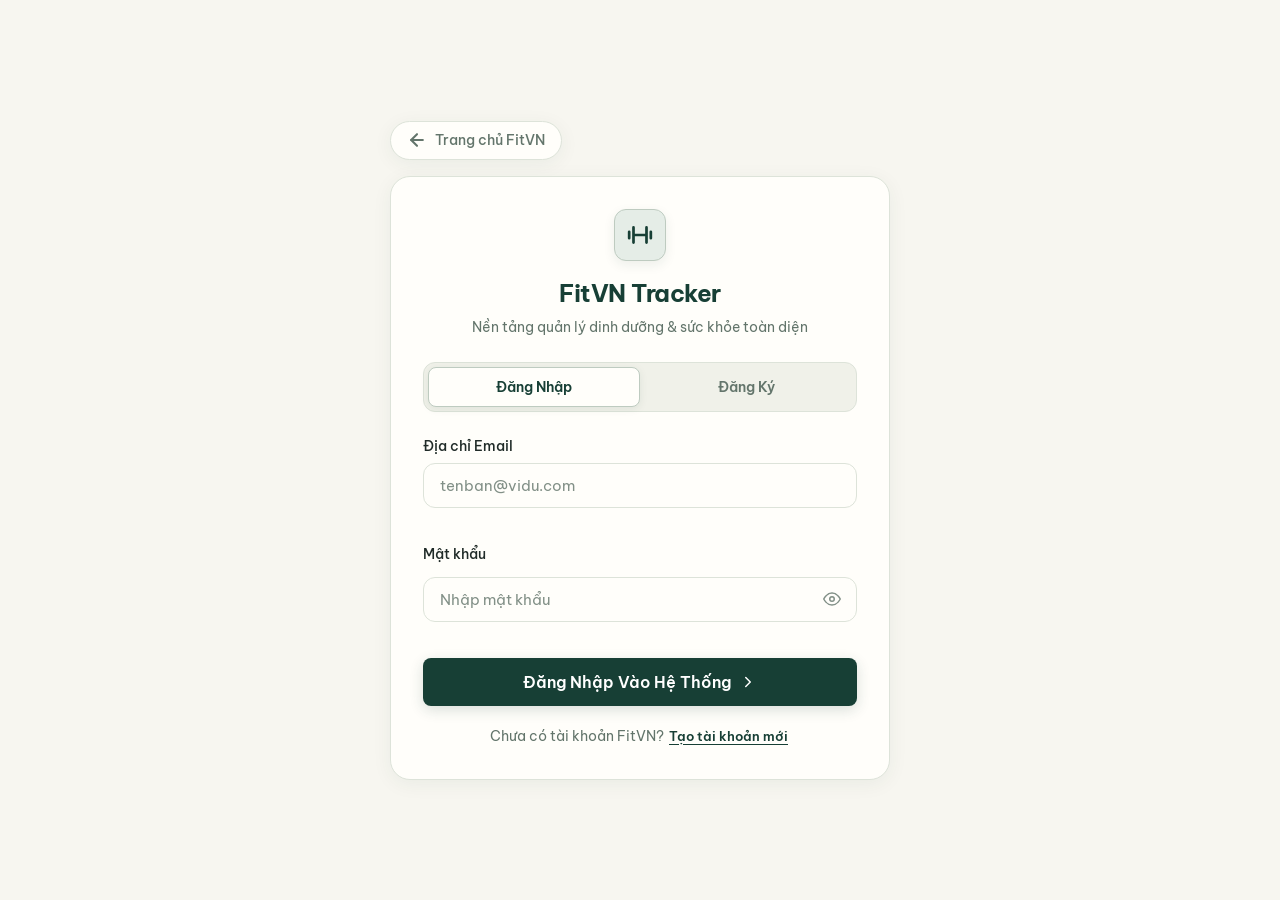
==== commit c42bb73a: "landing-page done" ====
--- a/Page/auth.html
+++ b/Page/auth.html
@@ -24,7 +24,7 @@
   <main class="auth-main-container">
     
     <div class="auth-top-bar">
-      <a href="../index.html" class="auth-back-link" title="Về trang chủ">
+      <a href="landing-page.html" class="auth-back-link" title="Về trang giới thiệu FitVN">
         <svg width="20" height="20" viewBox="0 0 24 24" fill="none" stroke="currentColor" stroke-width="2.5" stroke-linecap="round" stroke-linejoin="round">
           <line x1="19" y1="12" x2="5" y2="12"></line>
           <polyline points="12 19 5 12 12 5"></polyline>
@@ -221,6 +221,7 @@
   <script src="../js/storage.js"></script>
   <script src="../js/calculator.js"></script>
   <script src="../js/auth.js"></script>
+  <script src="../js/onboarding.js"></script>
   <script src="../js/app.js"></script>
 </body>
 </html>
--- a/css/glass.css
+++ b/css/glass.css
@@ -168,6 +168,11 @@
 
 .glass-input::placeholder {
   color: var(--color-text-muted, #829087);
+}
+
+.glass-input.has-error {
+  border-color: var(--color-danger, #B83E42);
+  background: var(--color-danger-bg, #FBE9E7);
 }
 
 
--- a/css/style.css
+++ b/css/style.css
@@ -708,16 +708,22 @@
   display: flex;
   flex-direction: column;
   gap: var(--spacing-sm, 8px);
-  max-height: 380px;
+  max-height: min(38vh, 320px);
   overflow-y: auto;
   flex: 1;
   min-height: 0;
 }
 
+#food-serving-editor {
+  flex: 0 0 auto;
+  border-color: var(--color-border-focus, #397866);
+}
+
 .food-item-row {
   display: flex;
   align-items: center;
   justify-content: space-between;
+  cursor: pointer;
   padding: var(--spacing-md, 16px);
   background: var(--color-surface, #FFFEFA);
   border: 1px solid var(--color-border, #DDE3D9);
@@ -2202,6 +2208,130 @@
   margin-bottom: 12px;
 }
 
+.food-card-cal-row {
+  display: flex;
+  align-items: baseline;
+  gap: 4px;
+  margin-bottom: 12px;
+}
+
+.food-cal-number {
+  font-size: 1.6rem;
+  font-weight: 800;
+  color: var(--color-text, #202B28);
+}
+
+.food-cal-unit {
+  font-size: 0.75rem;
+  font-weight: 700;
+  color: var(--color-text-muted, #829087);
+}
+
+/* 4 Nutrients breakdown */
+.food-card-nutrients {
+  display: grid;
+  grid-template-columns: repeat(4, 1fr);
+  gap: 6px;
+  margin-bottom: 14px;
+}
+
+.nutrient-pill {
+  background: var(--color-surface-raised, #F0F1E9);
+  border: 1px solid var(--color-border, #DDE3D9);
+  padding: 6px 2px;
+  border-radius: 8px;
+  text-align: center;
+  display: flex;
+  flex-direction: column;
+  gap: 2px;
+}
+
+.nutri-label {
+  font-size: 0.68rem;
+  color: var(--color-text-muted, #829087);
+  font-weight: 600;
+  text-transform: uppercase;
+}
+
+.nutri-val {
+  font-size: 0.82rem;
+  font-weight: 700;
+  color: var(--color-text, #202B28);
+}
+
+.pill-p .nutri-val { color: #397866; }
+.pill-c .nutri-val { color: #D5A64B; }
+.pill-f .nutri-val { color: #C47D60; }
+.pill-fiber .nutri-val { color: #287653; }
+
+.btn-card-detail {
+  background: transparent;
+  border: none;
+  color: var(--color-sage, #397866);
+  font-size: 0.8rem;
+  font-weight: 600;
+  font-family: inherit;
+  text-align: right;
+  margin-top: auto;
+  cursor: pointer;
+  padding: 8px 0 0 0;
+  border-top: 1px dashed var(--color-border, #DDE3D9);
+  transition: all 150ms ease;
+  display: flex;
+  align-items: center;
+  justify-content: flex-end;
+  gap: 4px;
+}
+
+.btn-card-detail:hover {
+  color: var(--color-primary, #173F35);
+  transform: translateX(2px);
+}
+
+/* Detail Modal Styles */
+.detail-food-header {
+  display: flex;
+  align-items: center;
+  gap: 16px;
+  margin-bottom: 12px;
+}
+
+.detail-food-icon {
+  width: 56px;
+  height: 56px;
+  background: var(--color-surface-raised, #F0F1E9);
+  border: 1px solid var(--color-border, #DDE3D9);
+  border-radius: var(--radius-md, 12px);
+  display: flex;
+  align-items: center;
+  justify-content: center;
+  font-size: 30px;
+}
+
+.detail-food-title {
+  font-size: 1.25rem;
+  font-weight: 700;
+  color: var(--color-primary, #173F35);
+  margin: 4px 0 2px 0;
+}
+
+.detail-food-tag {
+  font-size: 0.78rem;
+  color: var(--color-text-secondary, #63756B);
+  font-weight: 500;
+}
+
+.detail-food-desc {
+  font-size: 0.88rem;
+  color: var(--color-text-secondary, #63756B);
+  line-height: 1.5;
+  margin-bottom: 16px;
+  padding: 10px 12px;
+  background: var(--color-surface-raised, #F0F1E9);
+  border-radius: 8px;
+  border-left: 3px solid var(--color-primary, #173F35);
+}
+
 .serving-selector-box {
   background: var(--color-surface, #FFFEFA);
   border: 1px solid var(--color-border, #DDE3D9);
@@ -2675,9 +2805,114 @@
 .report-type-pills {
   display: inline-flex;
   flex-wrap: wrap;
+  background: var(--color-surface-raised, #F0F1E9);
+  padding: 3px;
+  border-radius: var(--radius-full, 9999px);
+  border: 1px solid var(--color-border, #DDE3D9);
+  gap: 2px;
+}
+
+/* ==========================================================================
    WORKOUT JOURNAL FEATURE STYLES (Jade & Porcelain Theme)
    ========================================================================== */
 
+.workout-form-modal {
+  max-width: 620px;
+}
+
+.workout-form {
+  min-height: 0;
+  gap: 16px;
+  padding: 20px 24px 24px;
+}
+
+.workout-form-row {
+  display: grid;
+  grid-template-columns: repeat(2, minmax(0, 1fr));
+  gap: 16px;
+}
+
+.workout-form-group {
+  min-width: 0;
+  gap: 7px;
+}
+
+.workout-form-group .form-label {
+  color: var(--color-text, #202B28);
+  font-size: 0.82rem;
+  font-weight: 700;
+}
+
+.workout-form-control {
+  box-sizing: border-box;
+  width: 100%;
+  min-height: 44px;
+  padding: 10px 12px;
+  border: 1px solid var(--color-border, #DDE3D9);
+  border-radius: 10px;
+  background: var(--color-surface, #FFFEFA);
+  color: var(--color-text, #202B28);
+  font: inherit;
+  font-size: 0.88rem;
+  transition: border-color var(--transition-fast), box-shadow var(--transition-fast), background var(--transition-fast);
+}
+
+.workout-form-control:focus {
+  outline: none;
+  border-color: var(--color-border-focus, #397866);
+  background: #FFFFFF;
+  box-shadow: var(--shadow-focus, 0 0 0 3px rgba(57, 120, 102, 0.16));
+}
+
+.workout-form-control::placeholder {
+  color: var(--color-text-muted, #829087);
+}
+
+.workout-form-notes {
+  min-height: 92px;
+  resize: vertical;
+}
+
+.workout-form-control.is-invalid {
+  border-color: var(--color-danger, #B83E42);
+}
+
+.workout-form-actions {
+  position: sticky;
+  bottom: -24px;
+  display: flex;
+  justify-content: flex-end;
+  gap: 10px;
+  margin: 2px -24px -24px;
+  padding: 16px 24px 20px;
+  border-top: 1px solid var(--color-border, #DDE3D9);
+  background: var(--color-surface, #FFFEFA);
+}
+
+.workout-form-actions .glass-btn {
+  min-width: 112px;
+  justify-content: center;
+}
+
+@media (max-width: 600px) {
+  .workout-form-modal {
+    max-height: 92vh;
+  }
+
+  .workout-form {
+    padding: 16px 18px 20px;
+  }
+
+  .workout-form-row {
+    gap: 12px;
+  }
+
+  .workout-form-actions {
+    bottom: -20px;
+    margin: 2px -18px -20px;
+    padding: 14px 18px 16px;
+  }
+}
 
 .workout-item-card {
   display: flex;
@@ -2721,6 +2956,11 @@
 }
 
 .workout-item-titles {
+  display: flex;
+  flex-direction: column;
+  gap: 2px;
+}
+
 .onboarding-header {
   text-align: center;
   margin-bottom: var(--spacing-lg, 24px);
@@ -2790,91 +3030,186 @@
 
 
 .gender-selector {
-  display: flex;
-  gap: var(--spacing-md, 16px);
+  display: grid;
+  grid-template-columns: repeat(2, 1fr);
+  gap: 12px;
 }
 
 .gender-option {
-  flex: 1;
-  display: flex;
-  align-items: center;
-  gap: 8px;
-  padding: 0.85rem 1rem;
+  position: relative;
+  display: flex;
+  align-items: center;
+  gap: 10px;
+  padding: 0.8rem 1rem;
   background: var(--color-surface, #FFFEFA);
   border: 1.5px solid var(--color-border, #DDE3D9);
   border-radius: var(--radius-md, 12px);
   cursor: pointer;
-  transition: all var(--transition-fast);
+  font-weight: 600;
+  color: var(--color-text, #202B28);
+  transition: border-color var(--transition-fast), background var(--transition-fast);
+}
+
+.gender-option::after {
+  content: '';
+  margin-left: auto;
+  flex-shrink: 0;
+  width: 22px;
+  height: 22px;
+  border-radius: var(--radius-full, 9999px);
+  border: 1.5px solid var(--color-border-strong, #BECBC0);
+  display: flex;
+  align-items: center;
+  justify-content: center;
+  font-size: 0.72rem;
+  font-weight: 700;
 }
 
 .gender-option:hover {
+  border-color: var(--color-border-focus, #397866);
   background: var(--color-primary-soft, #E5EDE7);
-  border-color: var(--color-border-focus, #397866);
-}
-
-.gender-option input[type="radio"] {
-  display: none;
 }
 
 .gender-option:has(input:checked) {
+  background: var(--color-primary-soft, #E5EDE7);
+  border-color: var(--color-primary, #173F35);
+}
+
+.gender-option:has(input:checked)::after {
+  content: '✓';
   background: var(--color-primary, #173F35);
   border-color: var(--color-primary, #173F35);
   color: #FFFFFF;
 }
 
+.gender-option:has(input:focus-visible) {
+  box-shadow: var(--shadow-focus, 0 0 0 3px rgba(57, 120, 102, 0.20));
+}
+
 .gender-icon {
   font-size: 1.5rem;
 }
 
+.gender-option input[type="radio"],
+.activity-option input[type="radio"],
+.goal-option input[type="radio"] {
+  position: absolute;
+  opacity: 0;
+  width: 1px;
+  height: 1px;
+  margin: 0;
+  pointer-events: none;
+}
 
 .activity-options,
 .goal-options {
-  display: flex;
-  flex-direction: column;
-  gap: var(--spacing-sm, 8px);
+  display: grid;
+  gap: 10px;
   margin-bottom: var(--spacing-lg, 24px);
+}
+
+.goal-options {
+  grid-template-columns: repeat(3, 1fr);
 }
 
 .activity-option,
 .goal-option {
+  position: relative;
   cursor: pointer;
-}
-
-.activity-option input[type="radio"],
-.goal-option input[type="radio"] {
-  display: none;
 }
 
 .activity-card,
 .goal-card {
-  display: flex;
-  align-items: center;
-  gap: var(--spacing-md, 16px);
-  padding: var(--spacing-md, 16px);
   background: var(--color-surface, #FFFEFA);
   border: 1.5px solid var(--color-border, #DDE3D9);
   border-radius: var(--radius-md, 12px);
-  transition: all var(--transition-fast);
+  transition: border-color var(--transition-fast), background var(--transition-fast);
+}
+
+.activity-card {
+  display: flex;
+  align-items: center;
+  gap: 14px;
+  padding: 10px 16px 10px 10px;
+}
+
+.goal-card {
+  position: relative;
+  display: flex;
+  flex-direction: column;
+  align-items: center;
+  gap: 6px;
+  padding: 18px 12px 14px;
+  text-align: center;
+}
+
+.activity-card::after,
+.goal-card::after {
+  content: '';
+  width: 22px;
+  height: 22px;
+  border-radius: var(--radius-full, 9999px);
+  border: 1.5px solid var(--color-border-strong, #BECBC0);
+  display: flex;
+  align-items: center;
+  justify-content: center;
+  font-size: 0.72rem;
+  font-weight: 700;
+}
+
+.activity-card::after {
+  margin-left: auto;
+  flex-shrink: 0;
+}
+
+.goal-card::after {
+  position: absolute;
+  top: 10px;
+  right: 10px;
 }
 
 .activity-card:hover,
 .goal-card:hover {
+  border-color: var(--color-border-focus, #397866);
   background: var(--color-primary-soft, #E5EDE7);
-  border-color: var(--color-border-focus, #397866);
-  transform: translateX(4px);
-}
-
-.activity-option:has(input:checked) .activity-card,
-.goal-option:has(input:checked) .goal-card {
+}
+
+.activity-option input:checked + .activity-card,
+.goal-option input:checked + .goal-card {
   background: var(--color-primary-soft, #E5EDE7);
   border-color: var(--color-primary, #173F35);
-  box-shadow: 0 4px 12px rgba(23, 63, 53, 0.1);
+}
+
+.activity-option input:checked + .activity-card::after,
+.goal-option input:checked + .goal-card::after {
+  content: '✓';
+  background: var(--color-primary, #173F35);
+  border-color: var(--color-primary, #173F35);
+  color: #FFFFFF;
+}
+
+.activity-option input:focus-visible + .activity-card,
+.goal-option input:focus-visible + .goal-card {
+  box-shadow: var(--shadow-focus, 0 0 0 3px rgba(57, 120, 102, 0.20));
+  border-color: var(--color-border-focus, #397866);
 }
 
 .activity-icon,
 .goal-icon {
-  font-size: 2rem;
+  width: 44px;
+  height: 44px;
+  border-radius: 12px;
+  background: var(--color-primary-soft, #E5EDE7);
+  display: flex;
+  align-items: center;
+  justify-content: center;
+  font-size: 1.35rem;
   flex-shrink: 0;
+}
+
+.goal-card .goal-icon {
+  width: 48px;
+  height: 48px;
 }
 
 .activity-info,
@@ -2886,6 +3221,10 @@
 
 .workout-item-title {
   font-size: 0.98rem;
+  font-weight: 700;
+  color: var(--color-text, #202B28);
+}
+
 .activity-title,
 .goal-title {
   font-size: 0.95rem;
@@ -2955,6 +3294,11 @@
   border-radius: var(--radius-sm, 8px);
   padding: 5px 9px;
   font-size: 0.76rem;
+  font-weight: 600;
+  color: var(--color-text-secondary, #63756B);
+  cursor: pointer;
+}
+
 .activity-desc,
 .goal-desc {
   font-size: 0.8rem;
@@ -3082,6 +3426,10 @@
     padding: var(--spacing-md, 16px);
   }
 
+  .goal-options {
+    grid-template-columns: 1fr;
+  }
+
   .step-label {
     font-size: 0.7rem;
   }
@@ -3139,6 +3487,13 @@
   padding: 6px 16px;
   font-family: inherit;
   font-size: 0.85rem;
+  font-weight: 600;
+  color: var(--color-text-secondary, #63756B);
+  cursor: pointer;
+  transition: all var(--transition-fast, 150ms ease);
+}
+
+/* ==========================================================================
    HEALTH DASHBOARD FEATURE STYLES (Jade & Porcelain Palette)
    ========================================================================== */
 
@@ -3157,6 +3512,14 @@
   border: none;
   border-radius: var(--radius-full, 9999px);
   padding: 6px 14px;
+  font-family: inherit;
+  font-size: 0.8rem;
+  font-weight: 600;
+  color: var(--color-text-secondary, #63756B);
+  cursor: pointer;
+  transition: all var(--transition-fast, 150ms ease);
+}
+
 .time-pill-btn {
   background: transparent;
   border: none;
@@ -3214,6 +3577,10 @@
   display: flex;
   align-items: center;
   gap: 8px;
+  font-size: 0.8rem;
+  color: var(--color-text-secondary, #63756B);
+}
+
 .btn-workout-action:hover {
   background: var(--color-surface-raised, #F0F1E9);
   color: var(--color-primary, #173F35);
@@ -3285,6 +3652,8 @@
 
 .form-control.is-invalid ~ .form-invalid-feedback {
   display: block;
+}
+
 .metric-switch-btn:hover {
   color: var(--color-primary, #173F35);
 }
@@ -3499,6 +3868,8 @@
 
 .print-only-header {
   display: none;
+}
+
 .page-btn-group {
   display: inline-flex;
   gap: 4px;
@@ -3523,6 +3894,8 @@
 .page-btn:not(:disabled):hover {
   background: var(--color-primary-soft, #E5EDE7);
   color: var(--color-primary, #173F35);
+}
+
 .time-pill-btn:hover {
   color: var(--color-primary, #173F35);
 }
@@ -3739,4 +4112,3 @@
 .health-table tr:last-child td {
   border-bottom: none;
 }
-
